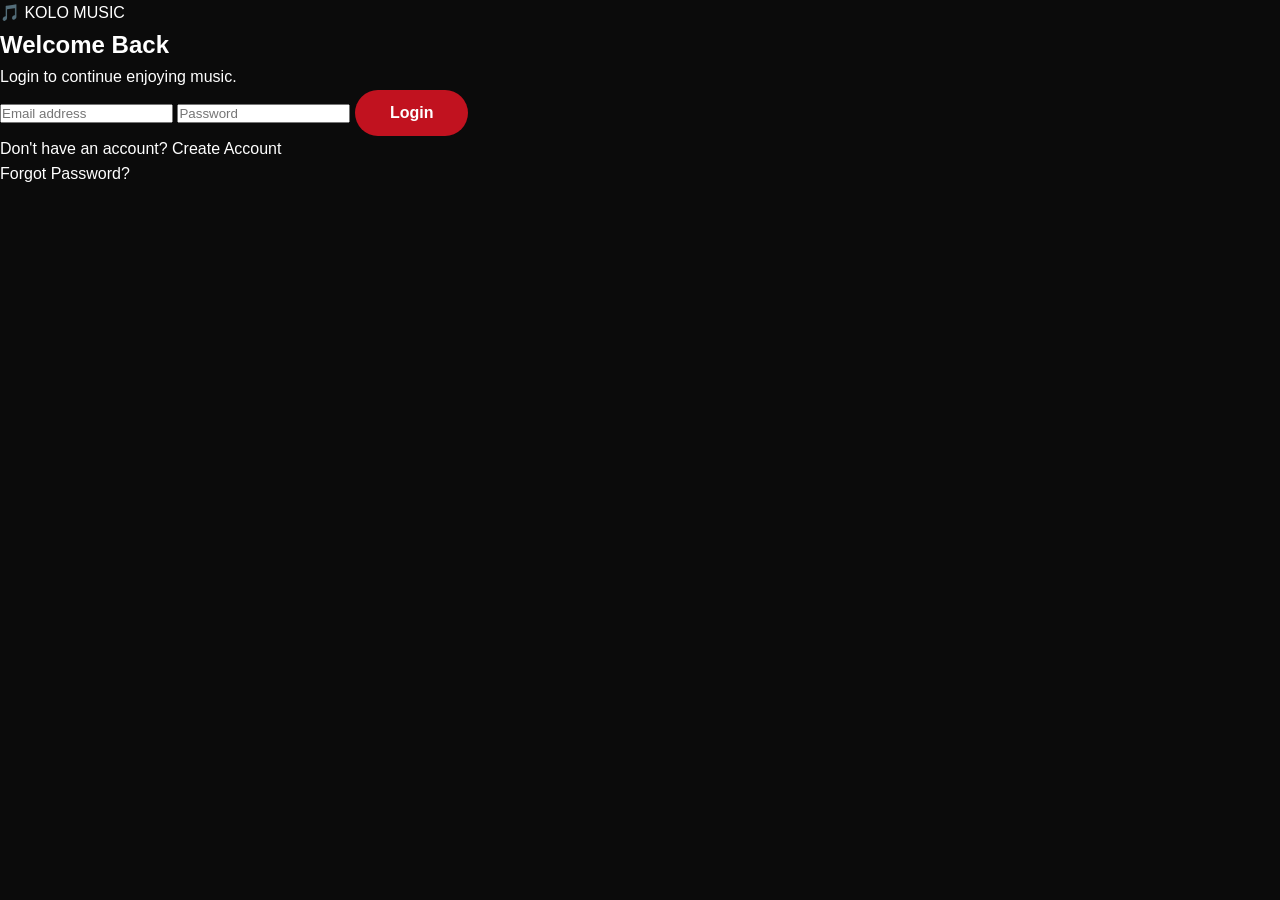
==== frontend/index.html @ 7f2039aa "Initial KOLO MUSIC project" ====
<!doctype html>

<html lang="en">
  <head>
    <meta charset="UTF-8" />

    <meta name="viewport" content="width=device-width, initial-scale=1.0" />

    <title>KOLO MUSIC — Artist Dashboard</title>

    <!-- Artist Dashboard CSS -->
    <link rel="stylesheet" href="css/artist.css" />
    ```
  </head>

  <body>
    ```
    <!-- =========================================
     ARTIST DASHBOARD
========================================== -->

    <div class="artist-dashboard">
      <!-- =====================================
         SIDEBAR
    ====================================== -->

      <aside class="artist-sidebar">
        <div class="artist-logo">
          <h1>KOLO</h1>
          <span>MUSIC</span>
        </div>

        <nav class="artist-navigation">
          <button type="button" class="nav-item active" data-section="overview">
            Dashboard
          </button>

          <button type="button" class="nav-item" data-section="songs">
            My Songs
          </button>

          <button type="button" class="nav-item" data-section="earnings">
            Earnings
          </button>

          <button type="button" class="nav-item" data-section="withdrawals">
            Withdrawals
          </button>

          <button type="button" class="nav-item" data-section="profile">
            Artist Profile
          </button>
        </nav>

        <div class="sidebar-bottom">
          <button type="button" id="logoutButton" class="logout-button">
            Logout
          </button>
        </div>
      </aside>

      <!-- =====================================
         MAIN CONTENT
    ====================================== -->

      <main class="artist-main">
        <!-- =================================
             HEADER
        ================================== -->

        <header class="artist-header">
          <div class="header-left">
            <button
              type="button"
              id="mobileMenuButton"
              class="mobile-menu-button"
              aria-label="Open menu"
            >
              ☰
            </button>

            <div>
              <p class="page-label">ARTIST DASHBOARD</p>

              <h2>
                Welcome,
                <span id="headerArtistName"> Artist </span>
              </h2>
            </div>
          </div>

          <div class="header-right">
            <div id="artistStatus" class="artist-status status-unknown">
              UNKNOWN
            </div>
          </div>
        </header>

        <!-- =================================
             LOADING MESSAGE
        ================================== -->

        <div id="loading" class="dashboard-loading">
          Loading artist dashboard...
        </div>

        <!-- =================================
             DASHBOARD CONTENT
        ================================== -->

        <section id="dashboardContent" class="dashboard-content">
          <!-- =================================
                 OVERVIEW
            ================================== -->

          <section
            id="overviewSection"
            class="dashboard-section active-section"
          >
            <div class="section-heading">
              <div>
                <p class="section-label">OVERVIEW</p>

                <h3>Your Music Dashboard</h3>
              </div>
            </div>

            <!-- =============================
                     STATISTICS
                ============================== -->

            <div class="stats-grid">
              <!-- SONGS -->

              <article class="stat-card">
                <span class="stat-title"> Songs Uploaded </span>

                <strong id="songsUploaded" class="stat-value"> 0 </strong>
              </article>

              <!-- SALES -->

              <article class="stat-card">
                <span class="stat-title"> Total Sales </span>

                <strong id="totalSales" class="stat-value"> 0 </strong>
              </article>

              <!-- REVENUE -->

              <article class="stat-card">
                <span class="stat-title"> Total Revenue </span>

                <strong id="totalRevenue" class="stat-value"> 0 LD </strong>
              </article>

              <!-- ARTIST EARNINGS -->

              <article class="stat-card">
                <span class="stat-title"> Artist Earnings </span>

                <strong id="artistRevenue" class="stat-value"> 0 LD </strong>
              </article>
            </div>

            <!-- =============================
                     WALLET
                ============================== -->

            <div class="wallet-card">
              <div class="wallet-header">
                <div>
                  <p class="section-label">WALLET</p>

                  <h3>Available Balance</h3>
                </div>
              </div>

              <div class="wallet-balance">
                <span id="walletBalanceLarge"> 0 LD </span>
              </div>

              <div class="wallet-details">
                <div class="wallet-detail">
                  <span> Available Balance </span>

                  <strong id="walletBalance"> 0 LD </strong>
                </div>

                <div class="wallet-detail">
                  <span> Total Earned </span>

                  <strong id="totalEarned"> 0 LD </strong>
                </div>
              </div>

              <button type="button" id="withdrawButton" class="primary-button">
                Request Withdrawal
              </button>
            </div>
          </section>

          <!-- =================================
                 SONGS
            ================================== -->

          <section id="songsSection" class="dashboard-section">
            <div class="section-heading">
              <div>
                <p class="section-label">MUSIC</p>

                <h3>My Songs</h3>
              </div>

              <button
                type="button"
                id="uploadSongButton"
                class="primary-button"
              >
                Upload Song
              </button>
            </div>

            <div id="songsContainer" class="songs-container">
              <div class="empty-state">
                <h4>No songs displayed yet</h4>

                <p>Your uploaded songs will appear here.</p>
              </div>
            </div>
          </section>

          <!-- =================================
                 EARNINGS
            ================================== -->

          <section id="earningsSection" class="dashboard-section">
            <div class="section-heading">
              <div>
                <p class="section-label">FINANCES</p>

                <h3>Earnings</h3>
              </div>
            </div>

            <div id="salesContainer" class="sales-container">
              <div class="empty-state">
                <h4>No sales displayed yet</h4>

                <p>Approved song payments will appear here.</p>
              </div>
            </div>
          </section>

          <!-- =================================
                 WITHDRAWALS
            ================================== -->

          <section id="withdrawalsSection" class="dashboard-section">
            <div class="section-heading">
              <div>
                <p class="section-label">PAYOUTS</p>

                <h3>Withdrawals</h3>
              </div>
            </div>

            <div id="withdrawalsContainer" class="withdrawals-container">
              <div class="empty-state">
                <h4>No withdrawals yet</h4>

                <p>Your withdrawal requests will appear here.</p>
              </div>
            </div>
          </section>

          <!-- =================================
                 ARTIST PROFILE
            ================================== -->

          <section id="profileSection" class="dashboard-section">
            <div class="section-heading">
              <div>
                <p class="section-label">PROFILE</p>

                <h3>Artist Profile</h3>
              </div>
            </div>

            <div class="profile-card">
              <div class="profile-row">
                <span> Artist Name </span>

                <strong id="profileArtistName"> Artist </strong>
              </div>

              <div class="profile-row">
                <span> Account Status </span>

                <strong id="profileArtistStatus"> Unknown </strong>
              </div>
            </div>
          </section>
        </section>
      </main>
    </div>

    <!-- =========================================
     WITHDRAWAL MODAL
========================================== -->

    <div id="withdrawModal" class="modal hidden">
      <div class="modal-content">
        <button
          type="button"
          id="closeWithdrawModal"
          class="modal-close"
          aria-label="Close"
        >
          ×
        </button>

        <h3>Request Withdrawal</h3>

        <p>Enter the amount you want to withdraw.</p>

        <form id="withdrawForm">
          <label for="withdrawAmount"> Amount (LD) </label>

          <input
            type="number"
            id="withdrawAmount"
            name="amount"
            min="1"
            step="1"
            placeholder="Enter amount"
            required
          />

          <p id="withdrawMessage" class="form-message"></p>

          <button type="submit" class="primary-button">
            Submit Withdrawal
          </button>
        </form>
      </div>
    </div>

    <!-- =========================================
     JAVASCRIPT
     
     These files will be created separately.
========================================== -->

    <script src="js/api.js"></script>
    <script src="js/artist.js"></script>
  </body>
</html>
---- frontend/css/artist.css ----
/* =========================================================
   KOLO MUSIC — ARTIST DASHBOARD
   artist.css
========================================================= */


/* =========================================================
   VARIABLES
========================================================= */

:root {
    --artist-primary: #c1121f;
    --artist-primary-dark: #700000;
    --artist-accent: #ffd166;

    --artist-bg: #0b0b0b;
    --artist-sidebar: #111111;
    --artist-card: #1b1b1b;
    --artist-card-light: #222222;

    --artist-text: #ffffff;
    --artist-muted: #aaaaaa;

    --artist-border: rgba(255, 255, 255, 0.08);

    --artist-danger: #dc2626;
    --artist-success: #16a34a;
    --artist-warning: #d97706;

    --artist-radius: 18px;

    --sidebar-width: 260px;
}


/* =========================================================
   RESET
========================================================= */

* {
    margin: 0;
    padding: 0;
    box-sizing: border-box;
}

html {
    scroll-behavior: smooth;
    background: var(--artist-bg);
}

body {
    margin: 0;
    min-height: 100vh;

    font-family:
        "Segoe UI",
        Arial,
        sans-serif;

    background: var(--artist-bg);
    color: var(--artist-text);

    line-height: 1.6;

    overflow-x: hidden;
}

button,
input,
textarea,
select {
    font-family: inherit;
}

button {
    cursor: pointer;
}

a {
    color: inherit;
    text-decoration: none;
}


/* =========================================================
   IMPORTANT UTILITY
========================================================= */

.hidden {
    display: none !important;
}


/* =========================================================
   MAIN DASHBOARD
========================================================= */

.artist-dashboard {
    position: relative;

    min-height: 100vh;

    display: flex;

    background:
        radial-gradient(
            circle at top right,
            rgba(193, 18, 31, 0.08),
            transparent 30%
        ),
        var(--artist-bg);
}


/* =========================================================
   SIDEBAR OVERLAY
========================================================= */

.sidebar-overlay {
    display: none;

    position: fixed;
    inset: 0;

    z-index: 1100;

    background: rgba(0, 0, 0, 0.65);

    backdrop-filter: blur(2px);
}

.sidebar-overlay.active {
    display: block;
}


/* =========================================================
   SIDEBAR
========================================================= */

.artist-sidebar {
    position: fixed;

    top: 0;
    left: 0;
    bottom: 0;

    width: var(--sidebar-width);

    min-height: 100vh;

    z-index: 1200;

    display: flex;
    flex-direction: column;

    padding: 28px 18px;

    background:
        linear-gradient(
            180deg,
            #111111 0%,
            #0d0d0d 100%
        );

    border-right: 1px solid var(--artist-border);

    overflow-y: auto;

    transition:
        transform 0.3s ease,
        box-shadow 0.3s ease;
}


/* =========================================================
   SIDEBAR TOP
========================================================= */

.artist-sidebar-top {
    display: flex;
    flex-direction: column;

    min-height: 0;
}


/* =========================================================
   LOGO
========================================================= */

.artist-logo {
    padding: 5px 12px 30px;

    font-size: 25px;
    font-weight: 900;

    line-height: 1;

    letter-spacing: 1px;

    color: var(--artist-accent);
}

.artist-logo h1 {
    margin: 0;

    font-size: 28px;
    font-weight: 900;

    line-height: 1;
}

.artist-logo span {
    display: block;

    margin-top: 4px;

    color: var(--artist-primary);

    font-size: 13px;
    font-weight: 800;

    letter-spacing: 4px;
}


/* =========================================================
   NAVIGATION
========================================================= */

.artist-navigation {
    display: flex;
    flex-direction: column;

    gap: 7px;
}

.nav-item {
    width: 100%;

    display: flex;
    align-items: center;

    gap: 12px;

    padding: 13px 15px;

    border: 1px solid transparent;
    border-radius: 12px;

    background: transparent;

    color: #cccccc;

    text-align: left;

    font-size: 14px;
    font-weight: 600;

    transition:
        background 0.25s ease,
        color 0.25s ease,
        border-color 0.25s ease,
        transform 0.25s ease;
}

.nav-item:hover {
    color: white;

    background: rgba(193, 18, 31, 0.1);

    border-color: rgba(193, 18, 31, 0.18);

    transform: translateX(3px);
}

.nav-item.active {
    color: white;

    background:
        linear-gradient(
            135deg,
            rgba(193, 18, 31, 0.28),
            rgba(193, 18, 31, 0.08)
        );

    border-color: rgba(193, 18, 31, 0.35);

    box-shadow:
        0 8px 25px rgba(0, 0, 0, 0.25);
}

.nav-icon {
    width: 24px;

    display: inline-flex;
    align-items: center;
    justify-content: center;

    color: var(--artist-accent);

    font-size: 17px;

    flex-shrink: 0;
}


/* =========================================================
   SIDEBAR BOTTOM
========================================================= */

.sidebar-bottom {
    margin-top: auto;

    padding-top: 20px;

    display: flex;
    flex-direction: column;

    gap: 10px;

    border-top: 1px solid var(--artist-border);
}


/* =========================================================
   LISTEN TO MUSIC
========================================================= */

.listen-button {
    width: 100%;

    display: flex;
    align-items: center;
    justify-content: center;

    gap: 9px;

    padding: 12px 15px;

    border: 1px solid rgba(193, 18, 31, 0.45);

    border-radius: 12px;

    background: rgba(193, 18, 31, 0.12);

    color: #ffffff;

    font-size: 14px;
    font-weight: 700;

    transition:
        background 0.25s ease,
        transform 0.25s ease,
        border-color 0.25s ease;
}

.listen-button:hover {
    background: var(--artist-primary);

    border-color: var(--artist-primary);

    transform: translateY(-2px);

    box-shadow:
        0 8px 20px rgba(193, 18, 31, 0.25);
}


/* =========================================================
   LOGOUT
========================================================= */

.logout-button {
    width: 100%;

    display: flex;
    align-items: center;
    justify-content: center;

    gap: 9px;

    padding: 12px 15px;

    border: 1px solid rgba(220, 38, 38, 0.25);

    border-radius: 12px;

    background: rgba(220, 38, 38, 0.08);

    color: #ff8a8a;

    font-size: 14px;
    font-weight: 700;

    transition:
        background 0.25s ease,
        color 0.25s ease,
        transform 0.25s ease;
}

.logout-button:hover {
    background: var(--artist-danger);

    color: white;

    transform: translateY(-2px);
}


/* =========================================================
   MAIN CONTENT
========================================================= */

.artist-main {
    width: calc(100% - var(--sidebar-width));

    min-height: 100vh;

    margin-left: var(--sidebar-width);

    padding: 35px 5% 100px;

    position: relative;
}


/* =========================================================
   HEADER
========================================================= */

.artist-header {
    width: 100%;

    display: flex;
    align-items: center;
    justify-content: space-between;

    gap: 25px;

    margin-bottom: 35px;

    padding: 30px 35px;

    border-radius: 24px;

    background:
        linear-gradient(
            135deg,
            rgba(193, 18, 31, 0.22),
            rgba(17, 17, 17, 0.96)
        );

    border: 1px solid var(--artist-border);

    box-shadow:
        0 20px 50px rgba(0, 0, 0, 0.25);
}

.header-left {
    min-width: 0;

    display: flex;
    align-items: center;

    gap: 15px;
}

.header-title {
    min-width: 0;
}

.page-label {
    margin-bottom: 6px;

    color: var(--artist-accent);

    font-size: 11px;
    font-weight: 900;

    letter-spacing: 2px;

    text-transform: uppercase;
}

.header-title h2 {
    margin: 0;

    font-size: clamp(25px, 4vw, 38px);

    line-height: 1.2;
}

#headerArtistName {
    color: var(--artist-accent);
}

.header-right {
    display: flex;
    align-items: center;

    gap: 12px;

    flex-shrink: 0;
}


/* =========================================================
   MOBILE MENU BUTTON
========================================================= */

.mobile-menu-button {
    display: none;

    width: 44px;
    height: 44px;

    align-items: center;
    justify-content: center;

    flex-shrink: 0;

    border: 1px solid var(--artist-border);

    border-radius: 12px;

    background: var(--artist-card);

    color: white;

    font-size: 20px;
}


/* =========================================================
   REFRESH BUTTON
========================================================= */

.refresh-button {
    width: 42px;
    height: 42px;

    display: flex;
    align-items: center;
    justify-content: center;

    border: 1px solid var(--artist-border);

    border-radius: 12px;

    background: rgba(255, 255, 255, 0.05);

    color: white;

    font-size: 21px;

    transition:
        background 0.25s ease,
        transform 0.25s ease;
}

.refresh-button:hover {
    background: rgba(193, 18, 31, 0.2);

    transform: rotate(20deg);
}


/* =========================================================
   ARTIST STATUS
========================================================= */

.artist-status {
    display: inline-flex;
    align-items: center;
    justify-content: center;

    min-width: 85px;

    padding: 7px 13px;

    border-radius: 30px;

    font-size: 11px;
    font-weight: 900;

    letter-spacing: 0.8px;
}

.status-approved {
    background: rgba(22, 163, 74, 0.15);

    border: 1px solid rgba(22, 163, 74, 0.35);

    color: #5ee58a;
}

.status-pending {
    background: rgba(217, 119, 6, 0.15);

    border: 1px solid rgba(217, 119, 6, 0.35);

    color: #ffc46b;
}

.status-rejected {
    background: rgba(220, 38, 38, 0.15);

    border: 1px solid rgba(220, 38, 38, 0.35);

    color: #ff8585;
}

.status-unknown {
    background: rgba(255, 255, 255, 0.08);

    color: #aaa;
}


/* =========================================================
   DASHBOARD MESSAGE
========================================================= */

.dashboard-message {
    margin-bottom: 25px;

    padding: 14px 17px;

    border: 1px solid var(--artist-border);

    border-radius: 12px;

    background: var(--artist-card);

    color: white;

    font-size: 14px;
}


/* =========================================================
   LOADING
========================================================= */

.dashboard-loading {
    min-height: 220px;

    display: flex;
    flex-direction: column;

    align-items: center;
    justify-content: center;

    gap: 15px;

    color: var(--artist-muted);

    text-align: center;
}

.dashboard-loading.hidden {
    display: none !important;
}

.loading-spinner {
    width: 42px;
    height: 42px;

    border: 4px solid rgba(255, 255, 255, 0.08);

    border-top-color: var(--artist-primary);

    border-radius: 50%;

    animation: artistSpin 0.8s linear infinite;
}

@keyframes artistSpin {
    to {
        transform: rotate(360deg);
    }
}


/* =========================================================
   DASHBOARD CONTENT
========================================================= */

.dashboard-content {
    width: 100%;
}

.dashboard-content.hidden {
    display: none !important;
}


/* =========================================================
   DASHBOARD SECTIONS
========================================================= */

.dashboard-section {
    display: none;

    width: 100%;

    margin-bottom: 35px;
}

.dashboard-section.active-section {
    display: block;
}


/* =========================================================
   SECTION HEADING
========================================================= */

.section-heading {
    display: flex;

    align-items: flex-end;
    justify-content: space-between;

    gap: 20px;

    margin-bottom: 25px;
}

.section-heading-with-action {
    align-items: center;
}

.section-label {
    margin-bottom: 5px;

    color: var(--artist-accent);

    font-size: 11px;
    font-weight: 900;

    letter-spacing: 2px;

    text-transform: uppercase;
}

.section-heading h3 {
    margin: 0 0 5px;

    font-size: 28px;

    line-height: 1.25;
}

.section-description {
    color: var(--artist-muted);

    font-size: 13px;
}


/* =========================================================
   STATISTICS GRID
========================================================= */

.stats-grid {
    display: grid;

    grid-template-columns:
        repeat(4, minmax(0, 1fr));

    gap: 18px;

    margin-bottom: 25px;
}


/* =========================================================
   STAT CARD
========================================================= */

.stat-card {
    min-width: 0;

    padding: 23px;

    background: var(--artist-card);

    border: 1px solid var(--artist-border);

    border-radius: var(--artist-radius);

    transition:
        transform 0.25s ease,
        border-color 0.25s ease,
        box-shadow 0.25s ease;
}

.stat-card:hover {
    transform: translateY(-4px);

    border-color:
        rgba(193, 18, 31, 0.35);

    box-shadow:
        0 15px 35px rgba(0, 0, 0, 0.35);
}

.stat-card-top {
    display: flex;

    align-items: center;
    justify-content: space-between;

    gap: 10px;

    margin-bottom: 18px;
}

.stat-title {
    color: var(--artist-muted);

    font-size: 12px;
    font-weight: 600;
}

.stat-icon {
    width: 40px;
    height: 40px;

    display: flex;
    align-items: center;
    justify-content: center;

    flex-shrink: 0;

    border-radius: 11px;

    background: rgba(193, 18, 31, 0.14);

    color: var(--artist-accent);

    font-size: 14px;
    font-weight: 800;
}

.stat-value {
    display: block;

    font-size: clamp(20px, 3vw, 27px);

    line-height: 1.2;

    word-break: break-word;
}


/* =========================================================
   WALLET
========================================================= */

.wallet-card {
    padding: 28px;

    margin-bottom: 25px;

    background:
        linear-gradient(
            135deg,
            rgba(193, 18, 31, 0.22),
            rgba(27, 27, 27, 0.98)
        );

    border: 1px solid var(--artist-border);

    border-radius: var(--artist-radius);

    box-shadow:
        0 15px 40px rgba(0, 0, 0, 0.22);
}

.wallet-header {
    display: flex;
    align-items: flex-start;
    justify-content: space-between;

    gap: 20px;
}

.wallet-header h3 {
    margin: 0;

    font-size: 22px;
}

.wallet-icon {
    width: 48px;
    height: 48px;

    display: flex;
    align-items: center;
    justify-content: center;

    border-radius: 13px;

    background: rgba(255, 209, 102, 0.1);

    color: var(--artist-accent);

    font-size: 13px;
    font-weight: 900;
}

.wallet-balance {
    margin: 25px 0;

    font-size: clamp(30px, 5vw, 48px);

    font-weight: 900;

    line-height: 1.1;
}

.wallet-details {
    display: grid;

    grid-template-columns:
        repeat(2, minmax(0, 1fr));

    gap: 15px;

    margin-bottom: 22px;
}

.wallet-detail {
    padding: 15px;

    border: 1px solid var(--artist-border);

    border-radius: 12px;

    background: rgba(0, 0, 0, 0.18);
}

.wallet-detail span {
    display: block;

    margin-bottom: 4px;

    color: var(--artist-muted);

    font-size: 12px;
}

.wallet-detail strong {
    font-size: 16px;
}


/* =========================================================
   BUTTONS
========================================================= */

.primary-button {
    display: inline-flex;

    align-items: center;
    justify-content: center;

    gap: 8px;

    min-height: 44px;

    padding: 11px 21px;

    border: 1px solid var(--artist-primary);

    border-radius: 30px;

    background: var(--artist-primary);

    color: white;

    font-size: 14px;
    font-weight: 700;

    transition:
        background 0.25s ease,
        transform 0.25s ease,
        box-shadow 0.25s ease;
}

.primary-button:hover {
    background: var(--artist-primary-dark);

    transform: translateY(-2px);

    box-shadow:
        0 8px 25px rgba(193, 18, 31, 0.3);
}

.full-width {
    width: 100%;
}


/* =========================================================
   SONGS / SALES / WITHDRAWALS CONTAINERS
========================================================= */

.songs-container,
.sales-container,
.withdrawals-container {
    width: 100%;

    padding: 22px;

    background: var(--artist-card);

    border: 1px solid var(--artist-border);

    border-radius: var(--artist-radius);
}


/* =========================================================
   EMPTY STATE
========================================================= */

.empty-state {
    padding: 45px 20px;

    text-align: center;

    border: 1px dashed rgba(255, 255, 255, 0.12);

    border-radius: 15px;
}

.empty-icon {
    width: 50px;
    height: 50px;

    display: flex;
    align-items: center;
    justify-content: center;

    margin: 0 auto 15px;

    border-radius: 14px;

    background: rgba(193, 18, 31, 0.12);

    color: var(--artist-accent);

    font-weight: 800;
}

.empty-state h4 {
    margin-bottom: 6px;

    font-size: 17px;
}

.empty-state p {
    color: var(--artist-muted);

    font-size: 13px;
}


/* =========================================================
   PROFILE
========================================================= */

.profile-card {
    display: flex;
    align-items: center;

    gap: 22px;

    padding: 25px;

    background: var(--artist-card);

    border: 1px solid var(--artist-border);

    border-radius: var(--artist-radius);
}

.profile-avatar {
    width: 75px;
    height: 75px;

    display: flex;
    align-items: center;
    justify-content: center;

    flex-shrink: 0;

    border-radius: 50%;

    background:
        linear-gradient(
            135deg,
            var(--artist-primary),
            var(--artist-primary-dark)
        );

    color: white;

    font-size: 30px;
    font-weight: 900;
}

.profile-information {
    flex: 1;

    min-width: 0;
}

.profile-row {
    display: flex;
    align-items: center;
    justify-content: space-between;

    gap: 20px;

    padding: 12px 0;

    border-bottom: 1px solid var(--artist-border);
}

.profile-row:last-child {
    border-bottom: none;
}

.profile-row span {
    color: var(--artist-muted);

    font-size: 13px;
}

.profile-row strong {
    text-align: right;

    word-break: break-word;
}


/* =========================================================
   MODAL BASE
========================================================= */

.modal {
    position: fixed;

    inset: 0;

    z-index: 3000;

    display: flex;

    align-items: center;
    justify-content: center;

    padding: 20px;

    background: rgba(0, 0, 0, 0.82);

    backdrop-filter: blur(8px);
}

.modal.hidden {
    display: none !important;
}

.modal-backdrop {
    position: absolute;

    inset: 0;
}

.modal-content {
    position: relative;

    z-index: 1;

    width: 100%;

    max-width: 480px;

    max-height: calc(100vh - 40px);

    overflow-y: auto;

    padding: 32px;

    background: var(--artist-card);

    border: 1px solid var(--artist-border);

    border-radius: 22px;

    box-shadow:
        0 25px 80px rgba(0, 0, 0, 0.6);
}

.upload-modal-content {
    max-width: 600px;
}

.modal-close {
    position: absolute;

    top: 15px;
    right: 15px;

    width: 38px;
    height: 38px;

    display: flex;
    align-items: center;
    justify-content: center;

    border: 1px solid var(--artist-border);

    border-radius: 50%;

    background: rgba(255, 255, 255, 0.05);

    color: white;

    font-size: 24px;

    line-height: 1;

    transition: background 0.2s ease;
}

.modal-close:hover {
    background: var(--artist-primary);
}

.modal-header {
    margin-bottom: 22px;

    padding-right: 40px;
}

.modal-header h3 {
    margin-bottom: 6px;

    font-size: 27px;
}

.modal-header p {
    color: var(--artist-muted);

    font-size: 13px;
}


/* =========================================================
   FORM
========================================================= */

.form-group {
    margin-bottom: 19px;
}

.form-group label {
    display: block;

    margin-bottom: 8px;

    color: #eeeeee;

    font-size: 13px;
    font-weight: 700;
}

.form-group input,
.form-group textarea {
    width: 100%;

    padding: 13px 14px;

    border: 1px solid rgba(255, 255, 255, 0.1);

    border-radius: 11px;

    outline: none;

    background: #111111;

    color: white;

    font-size: 14px;

    transition:
        border-color 0.2s ease,
        box-shadow 0.2s ease;
}

.form-group input:focus,
.form-group textarea:focus {
    border-color: var(--artist-primary);

    box-shadow:
        0 0 0 3px rgba(193, 18, 31, 0.12);
}

.form-group textarea {
    resize: vertical;

    min-height: 100px;
}

.form-group small {
    display: block;

    margin-top: 6px;

    color: var(--artist-muted);

    font-size: 11px;
}

.form-message {
    min-height: 20px;

    margin: 10px 0;

    color: var(--artist-muted);

    font-size: 13px;
}

.withdraw-balance-info {
    margin-bottom: 15px;

    color: var(--artist-muted);

    font-size: 13px;
}

.withdraw-balance-info strong {
    color: var(--artist-accent);
}


/* =========================================================
   MOBILE
========================================================= */

@media (max-width: 1100px) {

    .stats-grid {
        grid-template-columns:
            repeat(2, minmax(0, 1fr));
    }

}


/* =========================================================
   TABLET / MOBILE SIDEBAR
========================================================= */

@media (max-width: 900px) {

    .artist-sidebar {
        transform: translateX(-100%);

        box-shadow: none;
    }

    .artist-sidebar.sidebar-open {
        transform: translateX(0);

        box-shadow:
            20px 0 50px rgba(0, 0, 0, 0.5);
    }

    .artist-main {
        width: 100%;

        margin-left: 0;

        padding:
            20px
            5%
            90px;
    }

    .mobile-menu-button {
        display: flex;
    }

    .artist-header {
        padding: 28px;

        align-items: flex-start;
    }

}


/* =========================================================
   SMALL MOBILE
========================================================= */

@media (max-width: 600px) {

    .artist-main {
        padding:
            15px
            4%
            70px;
    }

    .artist-header {
        padding: 20px;

        margin-bottom: 25px;

        border-radius: 19px;
    }

    .header-left {
        width: 100%;
    }

    .header-title h2 {
        font-size: 25px;
    }

    .header-right {
        width: 100%;

        justify-content: flex-end;
    }

    .stats-grid {
        grid-template-columns: 1fr;

        gap: 12px;
    }

    .stat-card {
        padding: 19px;
    }

    .section-heading,
    .section-heading-with-action {
        align-items: flex-start;

        flex-direction: column;
    }

    .section-heading h3 {
        font-size: 24px;
    }

    .section-heading .primary-button {
        width: 100%;
    }

    .wallet-card {
        padding: 20px;
    }

    .wallet-details {
        grid-template-columns: 1fr;
    }

    .wallet-balance {
        font-size: 34px;
    }

    .songs-container,
    .sales-container,
    .withdrawals-container {
        padding: 15px;
    }

    .profile-card {
        align-items: flex-start;

        flex-direction: column;
    }

    .profile-row {
        align-items: flex-start;

        flex-direction: column;

        gap: 4px;
    }

    .profile-row strong {
        text-align: left;
    }

    .modal {
        padding: 12px;
    }

    .modal-content {
        max-height: calc(100vh - 24px);

        padding: 25px 20px;

        border-radius: 18px;
    }

}
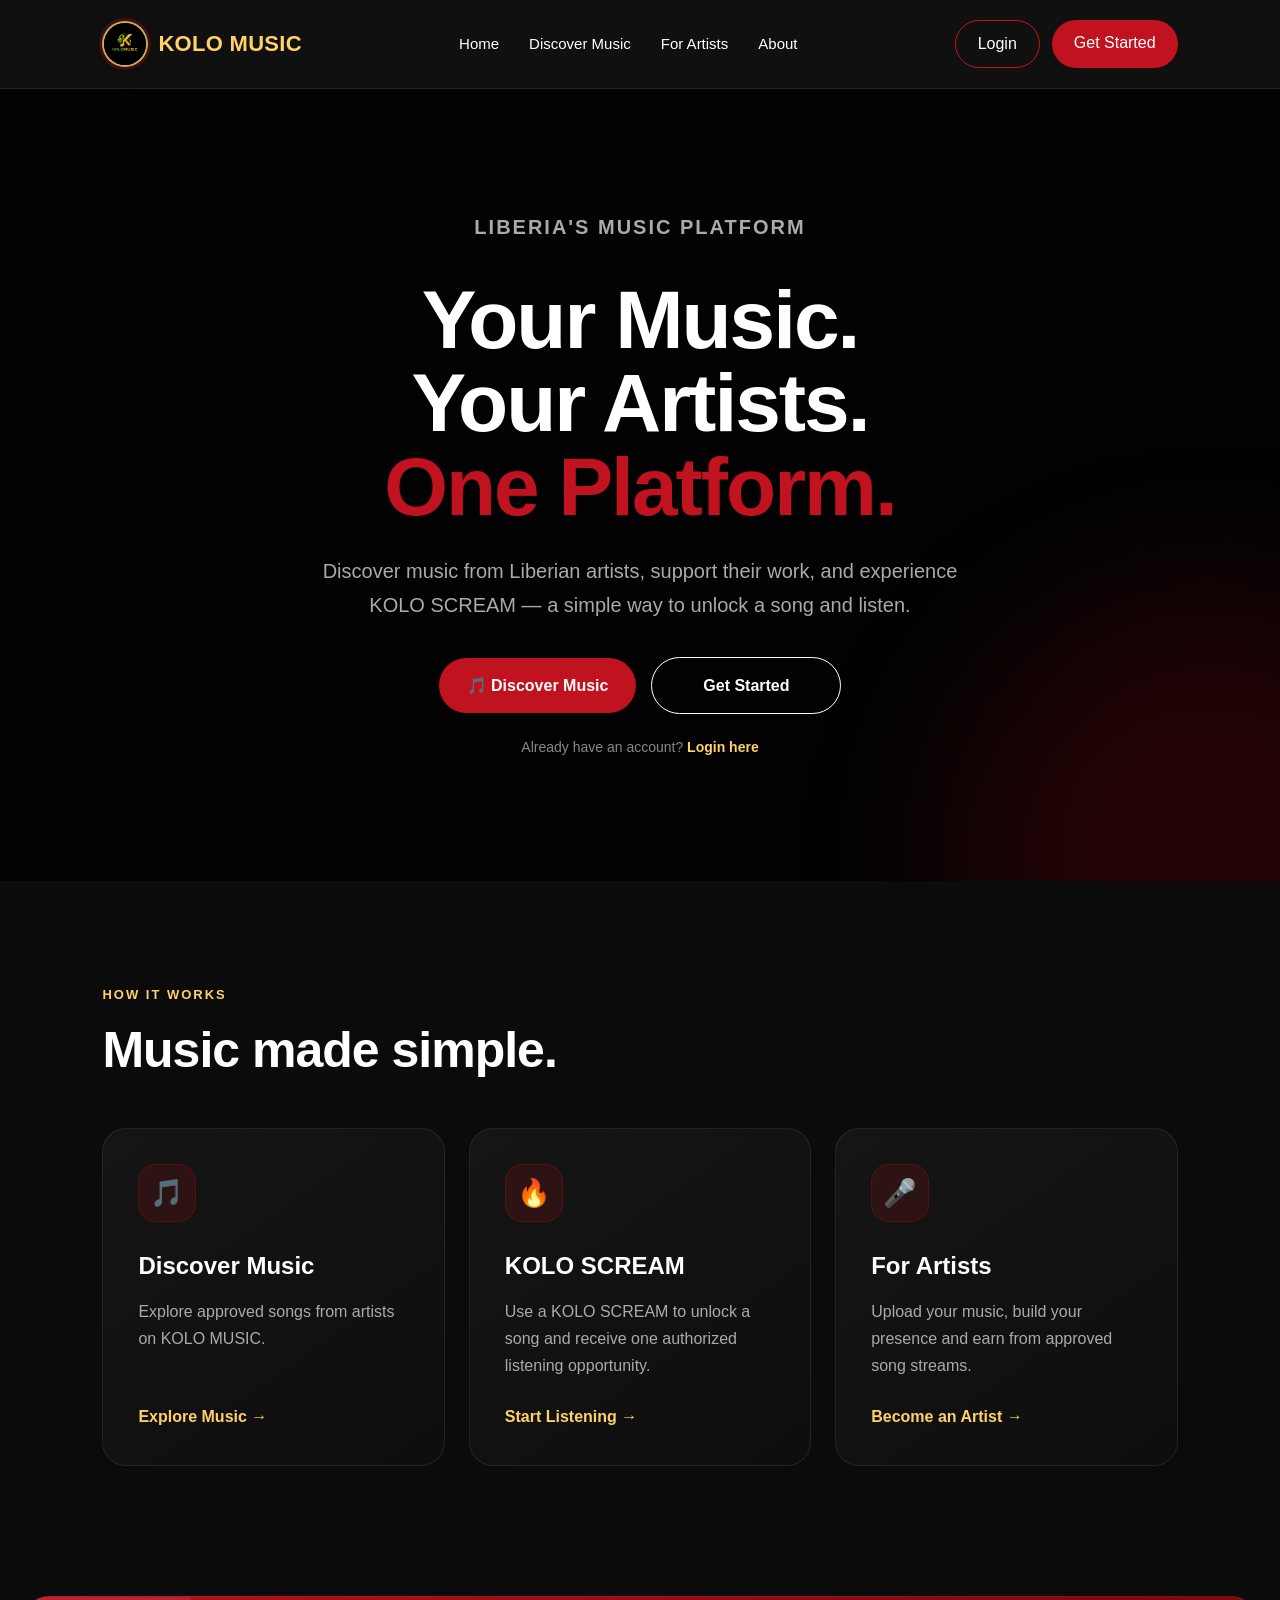
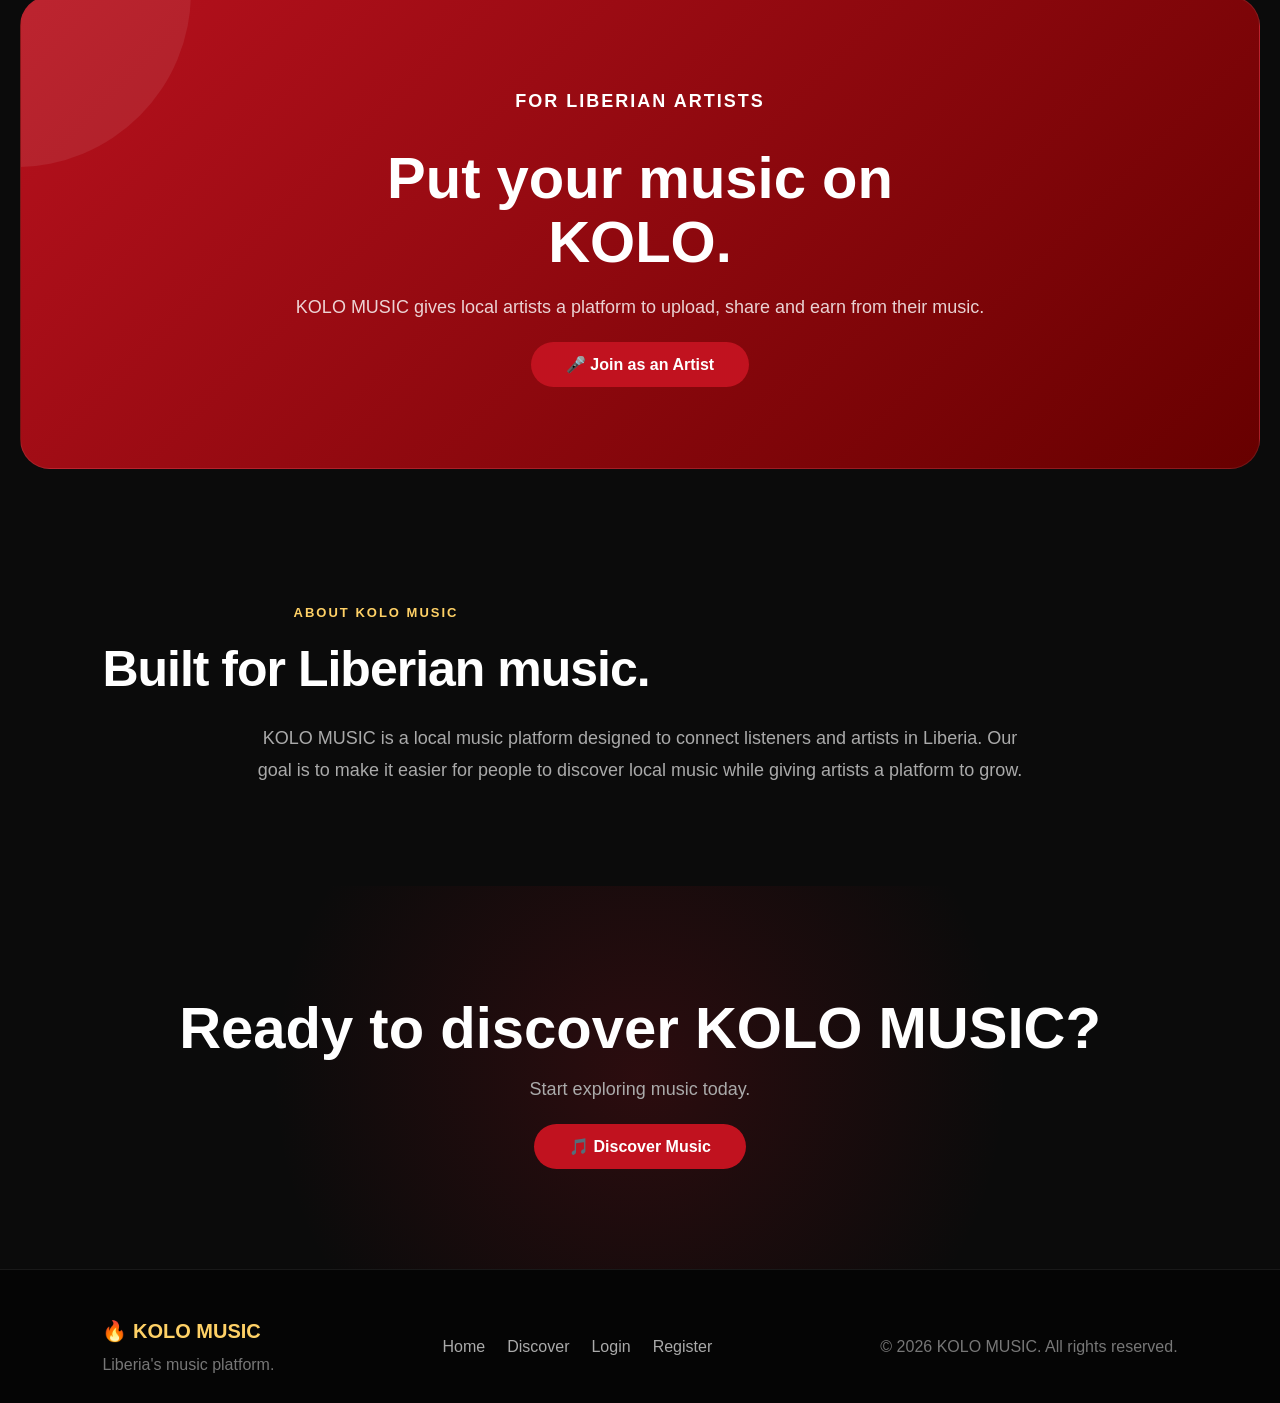
==== commit 8c0762d7: "feat: improve homepage and listener music discovery" ====
--- a/frontend/index.html
+++ b/frontend/index.html
@@ -1,358 +1,210 @@
-<!doctype html>
-
+﻿<!doctype html>
 <html lang="en">
   <head>
     <meta charset="UTF-8" />
-
     <meta name="viewport" content="width=device-width, initial-scale=1.0" />
 
-    <title>KOLO MUSIC — Artist Dashboard</title>
-
-    <!-- Artist Dashboard CSS -->
-    <link rel="stylesheet" href="css/artist.css" />
-    ```
+    <title>KOLO MUSIC — Liberia's Music Platform</title>
+
+    <meta
+      name="description"
+      content="KOLO MUSIC — Discover, support and listen to music from Liberian artists."
+    />
+
+    <link rel="stylesheet" href="css/style.css" />
   </head>
 
   <body>
-    ```
-    <!-- =========================================
-     ARTIST DASHBOARD
-========================================== -->
-
-    <div class="artist-dashboard">
-      <!-- =====================================
-         SIDEBAR
-    ====================================== -->
-
-      <aside class="artist-sidebar">
-        <div class="artist-logo">
-          <h1>KOLO</h1>
-          <span>MUSIC</span>
-        </div>
-
-        <nav class="artist-navigation">
-          <button type="button" class="nav-item active" data-section="overview">
-            Dashboard
-          </button>
-
-          <button type="button" class="nav-item" data-section="songs">
-            My Songs
-          </button>
-
-          <button type="button" class="nav-item" data-section="earnings">
-            Earnings
-          </button>
-
-          <button type="button" class="nav-item" data-section="withdrawals">
-            Withdrawals
-          </button>
-
-          <button type="button" class="nav-item" data-section="profile">
-            Artist Profile
-          </button>
-        </nav>
-
-        <div class="sidebar-bottom">
-          <button type="button" id="logoutButton" class="logout-button">
-            Logout
-          </button>
-        </div>
-      </aside>
-
-      <!-- =====================================
-         MAIN CONTENT
-    ====================================== -->
-
-      <main class="artist-main">
-        <!-- =================================
-             HEADER
-        ================================== -->
-
-        <header class="artist-header">
-          <div class="header-left">
-            <button
-              type="button"
-              id="mobileMenuButton"
-              class="mobile-menu-button"
-              aria-label="Open menu"
-            >
-              ☰
-            </button>
-
-            <div>
-              <p class="page-label">ARTIST DASHBOARD</p>
-
-              <h2>
-                Welcome,
-                <span id="headerArtistName"> Artist </span>
-              </h2>
-            </div>
+    <!-- ==========================================
+       PUBLIC NAVIGATION
+  =========================================== -->
+
+    <header class="navbar">
+      <a href="index.html" class="logo">
+      <img
+        src="asserts/images/kolo-logo.png"
+        alt="KOLO MUSIC"
+        class="logo-image"
+      >
+      <span>KOLO MUSIC</span>
+    </a>
+
+      <nav class="nav-links">
+        <a href="index.html">Home</a>
+        <a href="listener.html">Discover Music</a>
+        <a href="#artists">For Artists</a>
+        <a href="#about">About</a>
+      </nav>
+
+      <div class="nav-buttons">
+        <a href="login.html" class="login-btn"> Login </a>
+
+        <a href="register.html" class="register-btn"> Get Started </a>
+      </div>
+    </header>
+
+    <!-- ==========================================
+       HERO
+  =========================================== -->
+
+    <main>
+      <section class="hero">
+        <div class="hero-content">
+          <p class="dashboard-label">LIBERIA'S MUSIC PLATFORM</p>
+
+          <h1>
+            Your Music.
+            <br />
+            Your Artists.
+            <br />
+            <span>One Platform.</span>
+          </h1>
+
+          <p class="hero-description">
+            Discover music from Liberian artists, support their work, and
+            experience KOLO SCREAM — a simple way to unlock a song and listen.
+          </p>
+
+          <div class="hero-actions">
+            <a href="listener.html" class="primary-btn"> 🎵 Discover Music </a>
+
+            <a href="register.html" class="secondary-btn"> Get Started </a>
           </div>
 
-          <div class="header-right">
-            <div id="artistStatus" class="artist-status status-unknown">
-              UNKNOWN
-            </div>
+          <p class="hero-login">
+            Already have an account?
+            <a href="login.html">Login here</a>
+          </p>
+        </div>
+      </section>
+
+      <!-- ==========================================
+         HOW KOLO MUSIC WORKS
+    =========================================== -->
+
+      <section class="features-section">
+        <div class="section-heading">
+          <div>
+            <p class="dashboard-label">HOW IT WORKS</p>
+
+            <h2>Music made simple.</h2>
           </div>
-        </header>
-
-        <!-- =================================
-             LOADING MESSAGE
-        ================================== -->
-
-        <div id="loading" class="dashboard-loading">
-          Loading artist dashboard...
-        </div>
-
-        <!-- =================================
-             DASHBOARD CONTENT
-        ================================== -->
-
-        <section id="dashboardContent" class="dashboard-content">
-          <!-- =================================
-                 OVERVIEW
-            ================================== -->
-
-          <section
-            id="overviewSection"
-            class="dashboard-section active-section"
-          >
-            <div class="section-heading">
-              <div>
-                <p class="section-label">OVERVIEW</p>
-
-                <h3>Your Music Dashboard</h3>
-              </div>
-            </div>
-
-            <!-- =============================
-                     STATISTICS
-                ============================== -->
-
-            <div class="stats-grid">
-              <!-- SONGS -->
-
-              <article class="stat-card">
-                <span class="stat-title"> Songs Uploaded </span>
-
-                <strong id="songsUploaded" class="stat-value"> 0 </strong>
-              </article>
-
-              <!-- SALES -->
-
-              <article class="stat-card">
-                <span class="stat-title"> Total Sales </span>
-
-                <strong id="totalSales" class="stat-value"> 0 </strong>
-              </article>
-
-              <!-- REVENUE -->
-
-              <article class="stat-card">
-                <span class="stat-title"> Total Revenue </span>
-
-                <strong id="totalRevenue" class="stat-value"> 0 LD </strong>
-              </article>
-
-              <!-- ARTIST EARNINGS -->
-
-              <article class="stat-card">
-                <span class="stat-title"> Artist Earnings </span>
-
-                <strong id="artistRevenue" class="stat-value"> 0 LD </strong>
-              </article>
-            </div>
-
-            <!-- =============================
-                     WALLET
-                ============================== -->
-
-            <div class="wallet-card">
-              <div class="wallet-header">
-                <div>
-                  <p class="section-label">WALLET</p>
-
-                  <h3>Available Balance</h3>
-                </div>
-              </div>
-
-              <div class="wallet-balance">
-                <span id="walletBalanceLarge"> 0 LD </span>
-              </div>
-
-              <div class="wallet-details">
-                <div class="wallet-detail">
-                  <span> Available Balance </span>
-
-                  <strong id="walletBalance"> 0 LD </strong>
-                </div>
-
-                <div class="wallet-detail">
-                  <span> Total Earned </span>
-
-                  <strong id="totalEarned"> 0 LD </strong>
-                </div>
-              </div>
-
-              <button type="button" id="withdrawButton" class="primary-button">
-                Request Withdrawal
-              </button>
-            </div>
-          </section>
-
-          <!-- =================================
-                 SONGS
-            ================================== -->
-
-          <section id="songsSection" class="dashboard-section">
-            <div class="section-heading">
-              <div>
-                <p class="section-label">MUSIC</p>
-
-                <h3>My Songs</h3>
-              </div>
-
-              <button
-                type="button"
-                id="uploadSongButton"
-                class="primary-button"
-              >
-                Upload Song
-              </button>
-            </div>
-
-            <div id="songsContainer" class="songs-container">
-              <div class="empty-state">
-                <h4>No songs displayed yet</h4>
-
-                <p>Your uploaded songs will appear here.</p>
-              </div>
-            </div>
-          </section>
-
-          <!-- =================================
-                 EARNINGS
-            ================================== -->
-
-          <section id="earningsSection" class="dashboard-section">
-            <div class="section-heading">
-              <div>
-                <p class="section-label">FINANCES</p>
-
-                <h3>Earnings</h3>
-              </div>
-            </div>
-
-            <div id="salesContainer" class="sales-container">
-              <div class="empty-state">
-                <h4>No sales displayed yet</h4>
-
-                <p>Approved song payments will appear here.</p>
-              </div>
-            </div>
-          </section>
-
-          <!-- =================================
-                 WITHDRAWALS
-            ================================== -->
-
-          <section id="withdrawalsSection" class="dashboard-section">
-            <div class="section-heading">
-              <div>
-                <p class="section-label">PAYOUTS</p>
-
-                <h3>Withdrawals</h3>
-              </div>
-            </div>
-
-            <div id="withdrawalsContainer" class="withdrawals-container">
-              <div class="empty-state">
-                <h4>No withdrawals yet</h4>
-
-                <p>Your withdrawal requests will appear here.</p>
-              </div>
-            </div>
-          </section>
-
-          <!-- =================================
-                 ARTIST PROFILE
-            ================================== -->
-
-          <section id="profileSection" class="dashboard-section">
-            <div class="section-heading">
-              <div>
-                <p class="section-label">PROFILE</p>
-
-                <h3>Artist Profile</h3>
-              </div>
-            </div>
-
-            <div class="profile-card">
-              <div class="profile-row">
-                <span> Artist Name </span>
-
-                <strong id="profileArtistName"> Artist </strong>
-              </div>
-
-              <div class="profile-row">
-                <span> Account Status </span>
-
-                <strong id="profileArtistStatus"> Unknown </strong>
-              </div>
-            </div>
-          </section>
-        </section>
-      </main>
-    </div>
-
-    <!-- =========================================
-     WITHDRAWAL MODAL
-========================================== -->
-
-    <div id="withdrawModal" class="modal hidden">
-      <div class="modal-content">
-        <button
-          type="button"
-          id="closeWithdrawModal"
-          class="modal-close"
-          aria-label="Close"
-        >
-          ×
-        </button>
-
-        <h3>Request Withdrawal</h3>
-
-        <p>Enter the amount you want to withdraw.</p>
-
-        <form id="withdrawForm">
-          <label for="withdrawAmount"> Amount (LD) </label>
-
-          <input
-            type="number"
-            id="withdrawAmount"
-            name="amount"
-            min="1"
-            step="1"
-            placeholder="Enter amount"
-            required
-          />
-
-          <p id="withdrawMessage" class="form-message"></p>
-
-          <button type="submit" class="primary-button">
-            Submit Withdrawal
-          </button>
-        </form>
+        </div>
+
+        <div class="feature-grid">
+          <article class="feature-card">
+            <div class="feature-icon">🎵</div>
+
+            <h3>Discover Music</h3>
+
+            <p>Explore approved songs from artists on KOLO MUSIC.</p>
+
+            <a href="listener.html"> Explore Music → </a>
+          </article>
+
+          <article class="feature-card">
+            <div class="feature-icon">🔥</div>
+
+            <h3>KOLO SCREAM</h3>
+
+            <p>
+              Use a KOLO SCREAM to unlock a song and receive one authorized
+              listening opportunity.
+            </p>
+
+            <a href="listener.html"> Start Listening → </a>
+          </article>
+
+          <article class="feature-card">
+            <div class="feature-icon">🎤</div>
+
+            <h3>For Artists</h3>
+
+            <p>
+              Upload your music, build your presence and earn from approved song
+              streams.
+            </p>
+
+            <a href="register.html"> Become an Artist → </a>
+          </article>
+        </div>
+      </section>
+
+      <!-- ==========================================
+         ARTISTS
+    =========================================== -->
+
+      <section id="artists" class="cta-section">
+        <div class="cta-content">
+          <p class="dashboard-label">FOR LIBERIAN ARTISTS</p>
+
+          <h2>Put your music on KOLO.</h2>
+
+          <p>
+            KOLO MUSIC gives local artists a platform to upload, share and earn
+            from their music.
+          </p>
+
+          <a href="register.html" class="primary-btn"> 🎤 Join as an Artist </a>
+        </div>
+      </section>
+
+      <!-- ==========================================
+         ABOUT
+    =========================================== -->
+
+      <section id="about" class="about-section">
+        <div class="section-heading">
+          <div>
+            <p class="dashboard-label">ABOUT KOLO MUSIC</p>
+
+            <h2>Built for Liberian music.</h2>
+          </div>
+        </div>
+
+        <p>
+          KOLO MUSIC is a local music platform designed to connect listeners and
+          artists in Liberia. Our goal is to make it easier for people to
+          discover local music while giving artists a platform to grow.
+        </p>
+      </section>
+
+      <!-- ==========================================
+         FINAL CALL TO ACTION
+    =========================================== -->
+
+      <section class="final-cta">
+        <h2>Ready to discover KOLO MUSIC?</h2>
+
+        <p>Start exploring music today.</p>
+
+        <a href="listener.html" class="primary-btn"> 🎵 Discover Music </a>
+      </section>
+    </main>
+
+    <!-- ==========================================
+       FOOTER
+  =========================================== -->
+
+    <footer class="site-footer">
+      <div class="footer-brand">
+        <strong>🔥 KOLO MUSIC</strong>
+
+        <p>Liberia's music platform.</p>
       </div>
-    </div>
-
-    <!-- =========================================
-     JAVASCRIPT
-     
-     These files will be created separately.
-========================================== -->
-
-    <script src="js/api.js"></script>
-    <script src="js/artist.js"></script>
+
+      <div class="footer-links">
+        <a href="index.html">Home</a>
+
+        <a href="listener.html">Discover</a>
+
+        <a href="login.html">Login</a>
+
+        <a href="register.html">Register</a>
+      </div>
+
+      <p class="footer-copyright">© 2026 KOLO MUSIC. All rights reserved.</p>
+    </footer>
   </body>
 </html>
+
--- a/frontend/css/style.css
+++ b/frontend/css/style.css
@@ -0,0 +1,2446 @@
+﻿/* ==========================================
+   KOLO MUSIC GLOBAL STYLE SYSTEM
+========================================== */
+
+/* RESET */
+
+* {
+  margin: 0;
+
+  padding: 0;
+
+  box-sizing: border-box;
+}
+
+html {
+  scroll-behavior: smooth;
+}
+
+body {
+  font-family: "Segoe UI", Arial, sans-serif;
+
+  background: #0b0b0b;
+
+  color: #ffffff;
+
+  line-height: 1.6;
+}
+
+a {
+  text-decoration: none;
+
+  color: inherit;
+}
+
+button {
+  border: none;
+
+  cursor: pointer;
+
+  font-family: inherit;
+}
+
+/* ==========================================
+   COLOR VARIABLES
+========================================== */
+
+:root {
+  --primary: #c1121f;
+
+  --secondary: #111111;
+
+  --accent: #ffd166;
+
+  --background: #0b0b0b;
+
+  --card: #1b1b1b;
+
+  --text: #ffffff;
+
+  --muted: #aaaaaa;
+}
+
+/* ==========================================
+   NAVIGATION BAR
+========================================== */
+
+.navbar {
+  width: 100%;
+
+  display: flex;
+
+  justify-content: space-between;
+
+  align-items: center;
+
+  padding: 20px 8%;
+
+  background: rgba(17, 17, 17, 0.95);
+
+  position: sticky;
+
+  top: 0;
+
+  z-index: 1000;
+
+  border-bottom: 1px solid rgba(255, 255, 255, 0.08);
+}
+
+.logo {
+  font-size: 24px;
+
+  font-weight: 800;
+
+  color: var(--accent);
+}
+
+.nav-links {
+  display: flex;
+
+  gap: 30px;
+}
+
+.nav-links a {
+  color: #ffffff;
+
+  font-size: 15px;
+
+  transition: 0.3s;
+}
+
+.nav-links a:hover {
+  color: var(--accent);
+}
+
+.nav-buttons {
+  display: flex;
+
+  gap: 12px;
+}
+
+.login-btn {
+  padding: 10px 22px;
+
+  background: transparent;
+
+  color: white;
+
+  border: 1px solid var(--primary);
+
+  border-radius: 30px;
+}
+
+.register-btn {
+  padding: 10px 22px;
+
+  background: var(--primary);
+
+  color: white;
+
+  border-radius: 30px;
+}
+
+.login-btn:hover,
+.register-btn:hover {
+  transform: translateY(-2px);
+
+  opacity: 0.85;
+}
+
+/* ==========================================
+   HERO SECTION
+========================================== */
+
+.hero {
+  min-height: 80vh;
+
+  display: flex;
+
+  align-items: center;
+
+  justify-content: center;
+
+  text-align: center;
+
+  padding: 60px 8%;
+
+  background:
+    linear-gradient(rgba(0, 0, 0, 0.75), rgba(0, 0, 0, 0.85)),
+    url("../asserts/images/music-bg.jpg");
+
+  background-size: cover;
+
+  background-position: center;
+}
+
+.hero-content {
+  max-width: 800px;
+}
+
+.hero h1 {
+  font-size: clamp(40px, 6vw, 70px);
+
+  font-weight: 900;
+
+  margin-bottom: 20px;
+
+  line-height: 1.1;
+}
+
+.hero p {
+  color: var(--muted);
+
+  font-size: 20px;
+
+  margin-bottom: 35px;
+}
+
+.hero-actions {
+  display: flex;
+
+  justify-content: center;
+
+  gap: 20px;
+
+  flex-wrap: wrap;
+}
+
+.primary-btn {
+  background: var(--primary);
+
+  color: white;
+
+  padding: 14px 35px;
+
+  border-radius: 40px;
+
+  font-size: 16px;
+
+  font-weight: 600;
+}
+
+.secondary-btn {
+  background: transparent;
+
+  color: white;
+
+  padding: 14px 35px;
+
+  border-radius: 40px;
+
+  border: 1px solid white;
+
+  font-size: 16px;
+
+  font-weight: 600;
+}
+
+.primary-btn:hover,
+.secondary-btn:hover {
+  transform: scale(1.05);
+
+  transition: 0.3s;
+}
+
+/* ==========================================
+   SEARCH SECTION
+========================================== */
+
+.search-section {
+  padding: 40px 8%;
+
+  display: flex;
+
+  justify-content: center;
+}
+
+.search-box {
+  width: 100%;
+
+  max-width: 600px;
+
+  display: flex;
+
+  background: var(--card);
+
+  border-radius: 50px;
+
+  overflow: hidden;
+
+  border: 1px solid rgba(255, 255, 255, 0.08);
+}
+
+.search-box input {
+  flex: 1;
+
+  padding: 18px 25px;
+
+  background: transparent;
+
+  border: none;
+
+  outline: none;
+
+  color: white;
+
+  font-size: 16px;
+}
+
+.search-box button {
+  width: 70px;
+
+  background: var(--primary);
+
+  color: white;
+
+  font-size: 20px;
+}
+
+/* ==========================================
+   MUSIC SECTIONS
+========================================== */
+
+.music-section,
+.artist-section {
+  padding: 60px 8%;
+}
+
+.music-section h2,
+.artist-section h2 {
+  font-size: 32px;
+
+  margin-bottom: 35px;
+}
+
+.music-grid {
+  display: grid;
+
+  grid-template-columns: repeat(auto-fit, minmax(220px, 1fr));
+
+  gap: 25px;
+}
+
+/* ==========================================
+   MUSIC CARD
+========================================== */
+
+.music-card {
+  background: var(--card);
+
+  border-radius: 18px;
+
+  overflow: hidden;
+
+  transition: 0.3s;
+
+  border: 1px solid rgba(255, 255, 255, 0.05);
+}
+
+.music-card:hover {
+  transform: translateY(-8px);
+
+  box-shadow: 0 10px 30px rgba(193, 18, 31, 0.25);
+}
+
+.music-card img {
+  width: 100%;
+
+  height: 230px;
+
+  object-fit: cover;
+}
+
+.music-info {
+  padding: 20px;
+}
+
+.music-info h3 {
+  font-size: 20px;
+
+  margin-bottom: 8px;
+}
+
+.music-info p {
+  color: var(--muted);
+
+  font-size: 14px;
+
+  margin-bottom: 8px;
+}
+
+.music-info button {
+  margin-top: 15px;
+
+  background: var(--primary);
+
+  color: white;
+
+  padding: 10px 25px;
+
+  border-radius: 30px;
+}
+
+/* ==========================================
+   ARTIST CARDS
+========================================== */
+
+.artist-grid {
+  display: grid;
+
+  grid-template-columns: repeat(auto-fit, minmax(220px, 1fr));
+
+  gap: 25px;
+}
+
+.artist-card {
+  background: var(--card);
+
+  padding: 30px;
+
+  text-align: center;
+
+  border-radius: 18px;
+
+  transition: 0.3s;
+}
+
+.artist-card:hover {
+  transform: translateY(-8px);
+}
+
+.artist-card h3 {
+  color: var(--accent);
+
+  margin-bottom: 10px;
+}
+
+.artist-card p {
+  color: var(--muted);
+}
+
+/* ==========================================
+   ARTIST CALL TO ACTION
+========================================== */
+
+.artist-banner {
+  margin: 40px 8%;
+
+  padding: 50px;
+
+  border-radius: 25px;
+
+  text-align: center;
+
+  background: linear-gradient(135deg, #c1121f, #700000);
+}
+
+.artist-banner h2 {
+  font-size: 35px;
+
+  margin-bottom: 15px;
+}
+
+.artist-banner p {
+  margin-bottom: 25px;
+}
+
+/* ==========================================
+   MUSIC PLAYER
+========================================== */
+
+.music-player {
+  position: fixed;
+
+  bottom: 0;
+
+  left: 0;
+
+  width: 100%;
+
+  background: #111;
+
+  padding: 15px 8%;
+
+  display: flex;
+
+  justify-content: space-between;
+
+  align-items: center;
+
+  border-top: 1px solid rgba(255, 255, 255, 0.1);
+}
+
+.player-controls {
+  display: flex;
+
+  gap: 15px;
+}
+
+.player-controls button {
+  background: var(--primary);
+
+  color: white;
+
+  width: 45px;
+
+  height: 45px;
+
+  border-radius: 50%;
+
+  font-size: 18px;
+}
+
+/* ==========================================
+   FOOTER
+========================================== */
+
+.footer {
+  background: #050505;
+
+  padding: 60px 8% 25px;
+
+  margin-top: 50px;
+}
+
+.footer-content {
+  display: grid;
+
+  grid-template-columns: repeat(auto-fit, minmax(200px, 1fr));
+
+  gap: 40px;
+}
+
+.footer h3 {
+  color: var(--accent);
+
+  font-size: 25px;
+
+  margin-bottom: 15px;
+}
+
+.footer h4 {
+  margin-bottom: 15px;
+}
+
+.footer p {
+  color: var(--muted);
+}
+
+.footer-links {
+  display: flex;
+
+  flex-direction: column;
+
+  gap: 10px;
+}
+
+.footer-links a {
+  color: #bbb;
+
+  transition: 0.3s;
+}
+
+.footer-links a:hover {
+  color: var(--accent);
+}
+
+.footer-bottom {
+  margin-top: 40px;
+
+  padding-top: 20px;
+
+  text-align: center;
+
+  border-top: 1px solid rgba(255, 255, 255, 0.08);
+}
+
+/* ==========================================
+   MOBILE RESPONSIVE DESIGN
+========================================== */
+
+@media (max-width: 900px) {
+  .navbar {
+    flex-direction: column;
+
+    gap: 20px;
+
+    padding: 20px;
+  }
+
+  .nav-links {
+    flex-wrap: wrap;
+
+    justify-content: center;
+
+    gap: 15px;
+  }
+
+  .nav-buttons {
+    justify-content: center;
+  }
+
+  .hero {
+    min-height: 70vh;
+
+    padding: 40px 5%;
+  }
+
+  .hero p {
+    font-size: 16px;
+  }
+
+  .music-section,
+  .artist-section {
+    padding: 40px 5%;
+  }
+}
+
+@media (max-width: 600px) {
+  .logo {
+    font-size: 20px;
+  }
+
+  .hero h1 {
+    font-size: 38px;
+  }
+
+  .hero-actions {
+    flex-direction: column;
+  }
+
+  .primary-btn,
+  .secondary-btn {
+    width: 100%;
+  }
+
+  .music-card img {
+    height: 200px;
+  }
+
+  .music-player {
+    padding: 15px;
+
+    flex-direction: column;
+
+    gap: 15px;
+  }
+}
+
+/* ==========================================
+   ANIMATION EFFECTS
+========================================== */
+
+.music-card,
+.artist-card,
+.primary-btn,
+.secondary-btn {
+  transition:
+    transform 0.3s ease,
+    box-shadow 0.3s ease;
+}
+
+.music-card:hover,
+.artist-card:hover {
+  animation: cardFloat 0.4s ease;
+}
+
+@keyframes cardFloat {
+  0% {
+    transform: translateY(0);
+  }
+
+  100% {
+    transform: translateY(-8px);
+  }
+}
+
+/* ==========================================
+   KOLO MUSIC â€” LISTENER DASHBOARD
+========================================== */
+
+/* ==========================================
+   DASHBOARD CONTAINER
+========================================== */
+
+.listener-dashboard {
+  width: 100%;
+
+  max-width: 1400px;
+
+  margin: 0 auto;
+
+  padding: 50px 8% 120px;
+}
+
+/* ==========================================
+   DASHBOARD HEADER
+========================================== */
+
+.dashboard-header {
+  display: flex;
+
+  justify-content: space-between;
+
+  align-items: center;
+
+  margin-bottom: 40px;
+
+  padding: 40px;
+
+  border-radius: 24px;
+
+  background: linear-gradient(
+    135deg,
+    rgba(193, 18, 31, 0.22),
+    rgba(17, 17, 17, 0.95)
+  );
+
+  border: 1px solid rgba(255, 255, 255, 0.08);
+}
+
+.dashboard-label {
+  color: var(--accent);
+
+  font-size: 12px;
+
+  font-weight: 800;
+
+  letter-spacing: 2px;
+
+  text-transform: uppercase;
+
+  margin-bottom: 8px;
+}
+
+.dashboard-header h1 {
+  font-size: clamp(30px, 5vw, 48px);
+
+  line-height: 1.15;
+
+  margin-bottom: 10px;
+}
+
+.dashboard-header p {
+  color: var(--muted);
+}
+
+/* ==========================================
+   DASHBOARD STATISTICS
+========================================== */
+
+.dashboard-stats {
+  display: grid;
+
+  grid-template-columns: repeat(3, 1fr);
+
+  gap: 20px;
+
+  margin-bottom: 55px;
+}
+
+.stat-card {
+  display: flex;
+
+  align-items: center;
+
+  gap: 18px;
+
+  padding: 25px;
+
+  background: var(--card);
+
+  border-radius: 18px;
+
+  border: 1px solid rgba(255, 255, 255, 0.06);
+
+  transition: 0.3s ease;
+}
+
+.stat-card:hover {
+  transform: translateY(-5px);
+
+  border-color: rgba(193, 18, 31, 0.45);
+
+  box-shadow: 0 10px 30px rgba(0, 0, 0, 0.35);
+}
+
+.stat-icon {
+  width: 55px;
+
+  height: 55px;
+
+  display: flex;
+
+  align-items: center;
+
+  justify-content: center;
+
+  background: rgba(193, 18, 31, 0.15);
+
+  border-radius: 15px;
+
+  font-size: 25px;
+}
+
+.stat-card strong {
+  display: block;
+
+  font-size: 28px;
+
+  color: #ffffff;
+}
+
+.stat-card p {
+  color: var(--muted);
+
+  font-size: 13px;
+}
+
+/* ==========================================
+   SECTION HEADING
+========================================== */
+
+.section-heading {
+  display: flex;
+
+  justify-content: space-between;
+
+  align-items: flex-end;
+
+  gap: 20px;
+
+  margin-bottom: 25px;
+}
+
+.section-heading h2 {
+  margin: 0;
+
+  font-size: 34px;
+}
+
+/* ==========================================
+   LIBRARY MESSAGE
+========================================== */
+
+.library-message {
+  color: var(--muted);
+
+  margin-bottom: 25px;
+
+  font-size: 14px;
+}
+
+/* ==========================================
+   LISTENER MUSIC CARD
+========================================== */
+
+.listener-dashboard .music-card {
+  position: relative;
+}
+
+.listener-dashboard .music-card img {
+  aspect-ratio: 1 / 1;
+
+  height: auto;
+}
+
+.listener-dashboard .music-card .music-info {
+  padding: 20px;
+}
+
+.listener-dashboard .music-card h3 {
+  white-space: nowrap;
+
+  overflow: hidden;
+
+  text-overflow: ellipsis;
+}
+
+.song-status {
+  font-size: 13px !important;
+}
+
+.play-song-btn {
+  width: 100%;
+
+  padding: 12px 20px !important;
+
+  font-weight: 700;
+
+  transition: 0.3s ease;
+}
+
+.play-song-btn:hover {
+  transform: translateY(-2px);
+}
+
+.play-song-btn:disabled {
+  background: #333 !important;
+
+  color: #777 !important;
+
+  cursor: not-allowed;
+
+  transform: none;
+}
+
+/* ==========================================
+   LISTENER MUSIC PLAYER
+========================================== */
+
+.listener-player {
+  position: fixed;
+
+  left: 0;
+
+  right: 0;
+
+  bottom: 0;
+
+  z-index: 1500;
+
+  min-height: 82px;
+
+  padding: 12px 8%;
+
+  display: flex;
+
+  align-items: center;
+
+  justify-content: space-between;
+
+  gap: 25px;
+
+  background: rgba(17, 17, 17, 0.97);
+  -webkit-backdrop-filter: blur(20px);
+  backdrop-filter: blur(12px);
+
+  border-top: 1px solid rgba(255, 255, 255, 0.1);
+
+  box-shadow: 0 -10px 35px rgba(0, 0, 0, 0.4);
+}
+
+.player-song-info {
+  display: flex;
+
+  align-items: center;
+
+  gap: 15px;
+
+  min-width: 0;
+}
+
+.player-song-info img {
+  width: 55px;
+
+  height: 55px;
+
+  border-radius: 10px;
+
+  object-fit: cover;
+
+  background: #222;
+}
+
+.player-song-info span {
+  display: block;
+
+  color: var(--accent);
+
+  font-size: 9px;
+
+  font-weight: 800;
+
+  letter-spacing: 1.5px;
+}
+
+.player-song-info strong {
+  display: block;
+
+  font-size: 16px;
+
+  margin-top: 2px;
+}
+
+.player-song-info p {
+  color: var(--muted);
+
+  font-size: 12px;
+}
+
+.listener-player audio {
+  width: min(450px, 45%);
+}
+
+/* ==========================================
+   SCREAM NOTICE
+========================================== */
+
+.stream-notice {
+  margin-top: 45px;
+
+  padding: 25px 30px;
+
+  display: flex;
+
+  justify-content: space-between;
+
+  align-items: center;
+
+  gap: 20px;
+
+  background: linear-gradient(
+    135deg,
+    rgba(193, 18, 31, 0.18),
+    rgba(27, 27, 27, 0.9)
+  );
+
+  border: 1px solid rgba(193, 18, 31, 0.25);
+
+  border-radius: 18px;
+}
+
+.stream-notice strong {
+  color: var(--accent);
+
+  font-size: 18px;
+}
+
+.stream-notice p {
+  color: var(--muted);
+
+  font-size: 13px;
+
+  margin-top: 5px;
+}
+
+.stream-notice > span {
+  color: #ffffff;
+
+  font-size: 24px;
+
+  font-weight: 900;
+
+  white-space: nowrap;
+}
+
+/* ==========================================
+   LISTENER DASHBOARD MOBILE
+========================================== */
+
+@media (max-width: 900px) {
+  .listener-dashboard {
+    padding: 35px 5% 150px;
+  }
+
+  .dashboard-header {
+    padding: 30px;
+  }
+
+  .dashboard-stats {
+    grid-template-columns: repeat(2, 1fr);
+  }
+
+  .listener-player {
+    padding: 10px 5%;
+  }
+
+  .listener-player audio {
+    width: 45%;
+  }
+}
+
+/* ==========================================
+   SMALL PHONE
+========================================== */
+
+@media (max-width: 600px) {
+  .listener-dashboard {
+    padding: 25px 5% 170px;
+  }
+
+  .dashboard-header {
+    padding: 25px;
+  }
+
+  .dashboard-header h1 {
+    font-size: 30px;
+  }
+
+  .dashboard-stats {
+    grid-template-columns: 1fr;
+
+    gap: 12px;
+  }
+
+  .section-heading {
+    align-items: flex-start;
+
+    flex-direction: column;
+  }
+
+  .section-heading .secondary-btn {
+    width: 100%;
+
+    text-align: center;
+  }
+
+  .stream-notice {
+    flex-direction: column;
+
+    align-items: flex-start;
+  }
+
+  .listener-player {
+    flex-direction: column;
+
+    align-items: stretch;
+
+    gap: 8px;
+
+    padding: 10px 5%;
+  }
+
+  .player-song-info {
+    width: 100%;
+  }
+
+  .listener-player audio {
+    width: 100%;
+  }
+}
+
+/* ==========================================
+   SCREAM PAYMENT MODAL
+========================================== */
+
+.scream-modal {
+  position: fixed;
+
+  inset: 0;
+
+  z-index: 3000;
+
+  display: flex;
+
+  align-items: center;
+
+  justify-content: center;
+
+  padding: 20px;
+
+  background: rgba(0, 0, 0, 0.82);
+
+  -webkit-backdrop-filter: blur(8px);
+  backdrop-filter: blur(8px);
+}
+
+.scream-modal-content {
+  position: relative;
+
+  width: 100%;
+
+  max-width: 500px;
+
+  padding: 35px;
+
+  background: #1b1b1b;
+
+  border: 1px solid rgba(255, 255, 255, 0.08);
+
+  border-radius: 22px;
+
+  box-shadow: 0 25px 80px rgba(0, 0, 0, 0.6);
+}
+
+.close-modal {
+  position: absolute;
+
+  top: 15px;
+
+  right: 18px;
+
+  width: 35px;
+
+  height: 35px;
+
+  border-radius: 50%;
+
+  background: #333;
+
+  color: white;
+
+  font-size: 24px;
+}
+
+.close-modal:hover {
+  background: var(--primary);
+}
+
+.scream-modal-content h2 {
+  margin-top: 8px;
+
+  font-size: 28px;
+}
+
+.scream-modal-content > p:not(.dashboard-label) {
+  color: var(--muted);
+}
+
+.scream-price {
+  margin: 25px 0;
+
+  padding: 18px;
+
+  text-align: center;
+
+  background: rgba(193, 18, 31, 0.12);
+
+  border: 1px solid rgba(193, 18, 31, 0.3);
+
+  border-radius: 15px;
+
+  color: var(--accent);
+
+  font-size: 30px;
+
+  font-weight: 900;
+}
+
+.scream-modal-content label {
+  display: block;
+
+  margin-top: 18px;
+
+  margin-bottom: 8px;
+
+  font-size: 13px;
+
+  font-weight: 700;
+}
+
+.scream-modal-content select,
+.scream-modal-content input[type="file"] {
+  width: 100%;
+
+  padding: 13px;
+
+  background: #111;
+
+  color: white;
+
+  border: 1px solid rgba(255, 255, 255, 0.1);
+
+  border-radius: 10px;
+}
+
+.scream-modal-content select {
+  cursor: pointer;
+}
+
+#submitScreamPayment {
+  width: 100%;
+
+  margin-top: 25px;
+}
+
+.payment-message {
+  margin-top: 15px;
+
+  text-align: center;
+
+  font-size: 14px;
+}
+
+/* ==========================================
+KOLO MUSIC ADMIN DASHBOARD
+========================================== */
+
+/* ==========================================
+ADMIN PAGE
+========================================== */
+
+.admin-page {
+  min-height: 100vh;
+  background: #f5f7fb;
+}
+
+/* ==========================================
+ADMIN HEADER
+========================================== */
+
+.admin-header {
+  background: #111827;
+  color: white;
+
+  padding: 18px 25px;
+
+  display: flex;
+  justify-content: space-between;
+  align-items: center;
+
+  gap: 20px;
+
+  position: sticky;
+  top: 0;
+
+  z-index: 1000;
+}
+
+.admin-logo {
+  font-size: 22px;
+  font-weight: 800;
+}
+
+.admin-user-area {
+  display: flex;
+  align-items: center;
+  gap: 15px;
+}
+
+.admin-user-name {
+  font-weight: 600;
+}
+
+/* ==========================================
+LOGOUT BUTTON
+========================================== */
+
+.admin-logout {
+  border: none;
+
+  background: #dc2626;
+
+  color: white;
+
+  padding: 9px 16px;
+
+  border-radius: 7px;
+
+  cursor: pointer;
+
+  font-weight: 600;
+
+  transition: 0.2s ease;
+}
+
+.admin-logout:hover {
+  opacity: 0.85;
+}
+
+/* ==========================================
+MAIN CONTAINER
+========================================== */
+
+.admin-container {
+  width: min(1200px, 92%);
+
+  margin: 0 auto;
+
+  padding: 35px 0 60px;
+}
+
+/* ==========================================
+TITLE
+========================================== */
+
+.admin-title {
+  margin-bottom: 25px;
+}
+
+.admin-title h1 {
+  margin: 0 0 8px;
+
+  font-size: 30px;
+
+  color: #111827;
+}
+
+.admin-title p {
+  margin: 0;
+
+  color: #6b7280;
+}
+
+/* ==========================================
+ADMIN MESSAGE
+========================================== */
+
+#adminMessage {
+  display: none;
+
+  padding: 12px 15px;
+
+  margin-bottom: 20px;
+
+  border-radius: 7px;
+
+  font-weight: 600;
+}
+
+/* ==========================================
+STATISTICS
+========================================== */
+
+.admin-stats {
+  display: grid;
+
+  grid-template-columns: repeat(4, 1fr);
+
+  gap: 18px;
+
+  margin-bottom: 35px;
+}
+
+.admin-stat-card {
+  background: white;
+
+  border-radius: 12px;
+
+  padding: 22px;
+
+  box-shadow: 0 4px 15px rgba(0, 0, 0, 0.06);
+
+  border-left: 5px solid #111827;
+}
+
+.admin-stat-card h3 {
+  margin: 0 0 10px;
+
+  font-size: 14px;
+
+  color: #6b7280;
+
+  text-transform: uppercase;
+
+  letter-spacing: 0.5px;
+}
+
+.admin-stat-card strong {
+  display: block;
+
+  font-size: 30px;
+
+  color: #111827;
+}
+
+/* ==========================================
+ADMIN SECTION
+========================================== */
+
+.admin-section {
+  background: white;
+
+  border-radius: 12px;
+
+  padding: 25px;
+
+  margin-bottom: 25px;
+
+  box-shadow: 0 4px 15px rgba(0, 0, 0, 0.05);
+}
+
+.admin-section-header {
+  display: flex;
+
+  justify-content: space-between;
+
+  align-items: center;
+
+  gap: 15px;
+
+  margin-bottom: 20px;
+}
+
+.admin-section-header h2 {
+  margin: 0;
+
+  color: #111827;
+
+  font-size: 21px;
+}
+
+/* ==========================================
+REFRESH BUTTON
+========================================== */
+
+.refresh-btn {
+  border: none;
+
+  background: #111827;
+
+  color: white;
+
+  padding: 9px 15px;
+
+  border-radius: 7px;
+
+  cursor: pointer;
+
+  font-weight: 600;
+
+  transition: 0.2s ease;
+}
+
+.refresh-btn:hover {
+  opacity: 0.85;
+}
+
+/* ==========================================
+TABLE WRAPPER
+========================================== */
+
+.admin-table-wrapper {
+  width: 100%;
+
+  overflow-x: auto;
+}
+
+/* ==========================================
+ADMIN TABLE
+========================================== */
+
+.admin-table {
+  width: 100%;
+
+  border-collapse: collapse;
+
+  min-width: 700px;
+}
+
+.admin-table th,
+.admin-table td {
+  padding: 13px 12px;
+
+  text-align: left;
+
+  border-bottom: 1px solid #e5e7eb;
+}
+
+.admin-table th {
+  background: #f9fafb;
+
+  color: #374151;
+
+  font-size: 14px;
+}
+
+.admin-table td {
+  color: #4b5563;
+
+  font-size: 14px;
+}
+
+/* ==========================================
+STATUS BADGES
+========================================== */
+
+.status {
+  display: inline-block;
+
+  padding: 5px 10px;
+
+  border-radius: 20px;
+
+  font-size: 12px;
+
+  font-weight: 700;
+}
+
+.status-pending {
+  background: #fff3cd;
+
+  color: #856404;
+}
+
+.status-approved {
+  background: #d1fae5;
+
+  color: #065f46;
+}
+
+.status-rejected {
+  background: #fee2e2;
+
+  color: #991b1b;
+}
+
+/* ==========================================
+ACTION BUTTONS
+========================================== */
+
+.action-btn {
+  border: none;
+
+  padding: 7px 11px;
+
+  border-radius: 6px;
+
+  cursor: pointer;
+
+  font-size: 12px;
+
+  font-weight: 600;
+
+  margin-right: 5px;
+
+  transition: 0.2s ease;
+}
+
+.approve-btn {
+  background: #16a34a;
+
+  color: white;
+}
+
+.reject-btn {
+  background: #dc2626;
+
+  color: white;
+}
+
+.view-btn {
+  background: #2563eb;
+
+  color: white;
+}
+
+.action-btn:hover {
+  opacity: 0.85;
+}
+
+/* ==========================================
+EMPTY TABLE
+========================================== */
+
+.admin-empty {
+  padding: 30px !important;
+
+  text-align: center !important;
+
+  color: #6b7280 !important;
+}
+
+/* ==========================================
+ADMIN RESPONSIVE
+========================================== */
+
+@media (max-width: 900px) {
+  .admin-stats {
+    grid-template-columns: repeat(2, 1fr);
+  }
+}
+
+@media (max-width: 600px) {
+  .admin-header {
+    flex-direction: column;
+
+    align-items: flex-start;
+  }
+
+  .admin-user-area {
+    width: 100%;
+
+    justify-content: space-between;
+  }
+
+  .admin-stats {
+    grid-template-columns: 1fr;
+  }
+
+  .admin-container {
+    width: 94%;
+  }
+
+  .admin-section {
+    padding: 18px;
+  }
+
+  .admin-section-header {
+    flex-direction: column;
+
+    align-items: flex-start;
+  }
+}
+
+/* ==========================================
+   KOLO MUSIC LISTENER MOBILE NAVIGATION FIX
+========================================== */
+
+@media (max-width: 600px) {
+
+  body {
+    overflow-x: hidden;
+  }
+
+  .navbar {
+    position: sticky;
+    top: 0;
+    z-index: 1000;
+
+    display: grid;
+    grid-template-columns: 1fr auto;
+    grid-template-areas:
+      "logo button"
+      "links links";
+
+    gap: 12px;
+
+    padding: 14px 16px;
+
+    width: 100%;
+    box-sizing: border-box;
+  }
+
+  .navbar .logo {
+    grid-area: logo;
+
+    font-size: 20px;
+
+    white-space: nowrap;
+  }
+
+  .navbar .nav-buttons {
+    grid-area: button;
+
+    justify-content: flex-end;
+  }
+
+  .navbar .login-btn {
+    padding: 8px 15px;
+
+    font-size: 13px;
+
+    white-space: nowrap;
+  }
+
+  .navbar .nav-links {
+    grid-area: links;
+
+    display: flex;
+
+    width: 100%;
+
+    justify-content: space-between;
+
+    gap: 8px;
+
+    padding-top: 4px;
+  }
+
+  .navbar .nav-links a {
+    flex: 1;
+
+    text-align: center;
+
+    padding: 9px 6px;
+
+    border-radius: 8px;
+
+    background: rgba(255, 255, 255, 0.04);
+
+    font-size: 13px;
+  }
+
+  .listener-dashboard {
+    padding-top: 25px;
+  }
+
+  .listener-dashboard .music-grid {
+    grid-template-columns: 1fr;
+  }
+
+  .listener-dashboard .music-card {
+    width: 100%;
+  }
+
+  .listener-dashboard .music-card img {
+    display: block;
+
+    width: 100%;
+
+    aspect-ratio: 1 / 1;
+
+    height: auto;
+
+    object-fit: cover;
+
+    background: #222;
+  }
+}
+
+
+
+/* =========================================================
+   KOLO MUSIC — HOMEPAGE V1
+   Official Public Landing Page
+   ========================================================= */
+
+/* =========================================================
+   HOMEPAGE GLOBAL
+   ========================================================= */
+
+main {
+  width: 100%;
+}
+
+.hero,
+.features-section,
+.cta-section,
+.about-section,
+.final-cta {
+  width: 100%;
+}
+
+.hero {
+  position: relative;
+  min-height: 88vh;
+  padding: 110px 8%;
+  overflow: hidden;
+}
+
+.hero::after {
+  content: "";
+  position: absolute;
+  width: 500px;
+  height: 500px;
+  right: -180px;
+  bottom: -220px;
+  background: rgba(193, 18, 31, 0.18);
+  border-radius: 50%;
+  filter: blur(80px);
+  pointer-events: none;
+}
+
+.hero-content {
+  position: relative;
+  z-index: 2;
+  max-width: 900px;
+  margin: 0 auto;
+}
+
+.dashboard-label {
+  display: inline-block;
+  color: var(--accent);
+  font-size: 13px;
+  font-weight: 800;
+  letter-spacing: 2px;
+  text-transform: uppercase;
+  margin-bottom: 18px;
+}
+
+.hero h1 {
+  max-width: 900px;
+  margin: 0 auto 25px;
+  font-size: clamp(44px, 7vw, 82px);
+  line-height: 1.02;
+  letter-spacing: -2px;
+  font-weight: 900;
+}
+
+.hero h1 span {
+  color: var(--primary);
+}
+
+.hero-description {
+  max-width: 680px;
+  margin: 0 auto 35px;
+  color: #c0c0c0;
+  font-size: clamp(16px, 2vw, 20px);
+  line-height: 1.7;
+}
+
+.hero-actions {
+  display: flex;
+  justify-content: center;
+  align-items: center;
+  gap: 15px;
+  flex-wrap: wrap;
+  margin-bottom: 22px;
+}
+
+.hero-actions .primary-btn,
+.hero-actions .secondary-btn {
+  min-width: 190px;
+  text-align: center;
+  padding: 15px 28px;
+}
+
+.hero-login {
+  margin: 0 !important;
+  color: #888 !important;
+  font-size: 14px !important;
+}
+
+.hero-login a {
+  color: var(--accent);
+  font-weight: 700;
+}
+
+.hero-login a:hover {
+  text-decoration: underline;
+}
+
+
+/* =========================================================
+   BUTTON SYSTEM
+   ========================================================= */
+
+.primary-btn,
+.secondary-btn,
+.login-btn,
+.register-btn {
+  transition:
+    transform 0.25s ease,
+    box-shadow 0.25s ease,
+    background 0.25s ease,
+    border-color 0.25s ease;
+}
+
+.primary-btn:hover {
+  transform: translateY(-3px) !important;
+  box-shadow: 0 12px 30px rgba(193, 18, 31, 0.35);
+}
+
+.secondary-btn:hover {
+  transform: translateY(-3px) !important;
+  border-color: var(--accent);
+  color: var(--accent);
+}
+
+
+/* =========================================================
+   HOMEPAGE SECTION SYSTEM
+   ========================================================= */
+
+.features-section,
+.about-section {
+  padding: 100px 8%;
+  max-width: 1400px;
+  margin: 0 auto;
+}
+
+.section-heading {
+  margin-bottom: 50px;
+}
+
+.section-heading h2 {
+  margin: 0;
+  font-size: clamp(32px, 4vw, 50px);
+  line-height: 1.1;
+  font-weight: 850;
+  letter-spacing: -1px;
+}
+
+.section-heading > div {
+  max-width: 700px;
+}
+
+
+/* =========================================================
+   FEATURE GRID
+   ========================================================= */
+
+.feature-grid {
+  display: grid;
+  grid-template-columns: repeat(3, minmax(0, 1fr));
+  gap: 24px;
+}
+
+.feature-card {
+  position: relative;
+  padding: 35px;
+  min-height: 300px;
+
+  background:
+    linear-gradient(
+      145deg,
+      rgba(255, 255, 255, 0.045),
+      rgba(255, 255, 255, 0.015)
+    );
+
+  border: 1px solid rgba(255, 255, 255, 0.08);
+  border-radius: 24px;
+
+  display: flex;
+  flex-direction: column;
+
+  transition:
+    transform 0.3s ease,
+    border-color 0.3s ease,
+    box-shadow 0.3s ease;
+}
+
+.feature-card:hover {
+  transform: translateY(-8px);
+  border-color: rgba(193, 18, 31, 0.55);
+  box-shadow: 0 20px 50px rgba(0, 0, 0, 0.35);
+}
+
+.feature-icon {
+  width: 58px;
+  height: 58px;
+
+  display: flex;
+  align-items: center;
+  justify-content: center;
+
+  margin-bottom: 25px;
+
+  border-radius: 18px;
+
+  background: rgba(193, 18, 31, 0.15);
+
+  border: 1px solid rgba(193, 18, 31, 0.25);
+
+  font-size: 27px;
+}
+
+.feature-card h3 {
+  font-size: 24px;
+  margin-bottom: 12px;
+}
+
+.feature-card p {
+  color: var(--muted);
+  line-height: 1.7;
+  margin-bottom: 25px;
+}
+
+.feature-card a {
+  margin-top: auto;
+  color: var(--accent);
+  font-weight: 700;
+}
+
+.feature-card a:hover {
+  color: #ffffff;
+}
+
+
+/* =========================================================
+   ARTIST CTA
+   ========================================================= */
+
+.cta-section {
+  margin: 30px auto;
+  max-width: 1240px;
+  padding: 90px 8%;
+
+  border-radius: 30px;
+
+  background:
+    linear-gradient(
+      135deg,
+      rgba(193, 18, 31, 0.95),
+      rgba(112, 0, 0, 0.92)
+    );
+
+  border: 1px solid rgba(255, 255, 255, 0.08);
+
+  text-align: center;
+
+  overflow: hidden;
+  position: relative;
+}
+
+.cta-section::before {
+  content: "";
+  position: absolute;
+  width: 350px;
+  height: 350px;
+  left: -180px;
+  top: -180px;
+  background: rgba(255, 255, 255, 0.08);
+  border-radius: 50%;
+}
+
+.cta-content {
+  position: relative;
+  z-index: 2;
+  max-width: 700px;
+  margin: 0 auto;
+}
+
+.cta-content .dashboard-label {
+  color: #ffffff;
+}
+
+.cta-content h2 {
+  font-size: clamp(34px, 5vw, 58px);
+  line-height: 1.1;
+  margin-bottom: 20px;
+}
+
+.cta-content p {
+  color: rgba(255, 255, 255, 0.82);
+  font-size: 18px;
+  margin-bottom: 30px;
+}
+
+
+/* =========================================================
+   ABOUT SECTION
+   ========================================================= */
+
+.about-section {
+  text-align: center;
+}
+
+.about-section .section-heading {
+  margin-bottom: 25px;
+}
+
+.about-section > p {
+  max-width: 780px;
+  margin: 0 auto;
+  color: #aaa;
+  font-size: 18px;
+  line-height: 1.8;
+}
+
+
+/* =========================================================
+   FINAL CTA
+   ========================================================= */
+
+.final-cta {
+  padding: 110px 8%;
+  text-align: center;
+
+  background:
+    radial-gradient(
+      circle at center,
+      rgba(193, 18, 31, 0.18),
+      transparent 55%
+    );
+}
+
+.final-cta h2 {
+  font-size: clamp(34px, 5vw, 58px);
+  line-height: 1.1;
+  margin-bottom: 15px;
+}
+
+.final-cta p {
+  color: var(--muted);
+  font-size: 18px;
+  margin-bottom: 30px;
+}
+
+
+/* =========================================================
+   HOMEPAGE FOOTER
+   ========================================================= */
+
+.site-footer {
+  background: #050505;
+  border-top: 1px solid rgba(255, 255, 255, 0.08);
+
+  padding: 45px 8% 25px;
+
+  display: flex;
+  align-items: center;
+  justify-content: space-between;
+
+  gap: 30px;
+  flex-wrap: wrap;
+
+  color: #888;
+}
+
+.site-footer strong {
+  display: block;
+  color: var(--accent);
+  font-size: 20px;
+  margin-bottom: 5px;
+}
+
+.site-footer p {
+  margin: 0;
+  color: #777;
+}
+
+.site-footer .footer-links {
+  display: flex;
+  flex-direction: row;
+  align-items: center;
+  gap: 22px;
+}
+
+.site-footer .footer-links a {
+  color: #aaa;
+  transition: color 0.25s ease;
+}
+
+.site-footer .footer-links a:hover {
+  color: var(--accent);
+}
+
+
+/* =========================================================
+   HOMEPAGE NAVIGATION
+   ========================================================= */
+
+.navbar {
+  backdrop-filter: blur(14px);
+  -webkit-backdrop-filter: blur(14px);
+}
+
+.logo {
+  white-space: nowrap;
+  transition: transform 0.25s ease;
+}
+
+.logo:hover {
+  transform: scale(1.03);
+}
+
+.nav-links a {
+  position: relative;
+}
+
+.nav-links a::after {
+  content: "";
+  position: absolute;
+  left: 0;
+  bottom: -7px;
+
+  width: 0;
+  height: 2px;
+
+  background: var(--primary);
+
+  transition: width 0.25s ease;
+}
+
+.nav-links a:hover::after {
+  width: 100%;
+}
+
+
+/* =========================================================
+   HOMEPAGE MOBILE
+   ========================================================= */
+
+@media (max-width: 900px) {
+
+  .navbar {
+    padding: 18px 5%;
+  }
+
+  .feature-grid {
+    grid-template-columns: 1fr;
+  }
+
+  .features-section,
+  .about-section {
+    padding: 75px 5%;
+  }
+
+  .cta-section {
+    margin: 20px 5%;
+    padding: 70px 7%;
+  }
+
+  .hero {
+    min-height: 80vh;
+    padding: 90px 5%;
+  }
+
+  .site-footer {
+    padding: 40px 5% 25px;
+  }
+
+}
+
+
+@media (max-width: 600px) {
+
+  .navbar {
+    gap: 16px;
+  }
+
+  .nav-links {
+    gap: 12px;
+  }
+
+  .nav-links a {
+    font-size: 13px;
+  }
+
+  .nav-buttons {
+    width: 100%;
+  }
+
+  .nav-buttons a {
+    flex: 1;
+    text-align: center;
+  }
+
+  .hero {
+    min-height: auto;
+    padding: 80px 5% 90px;
+  }
+
+  .hero h1 {
+    font-size: clamp(40px, 12vw, 55px);
+    letter-spacing: -1px;
+  }
+
+  .hero-description {
+    font-size: 16px;
+  }
+
+  .hero-actions {
+    width: 100%;
+  }
+
+  .hero-actions a {
+    width: 100%;
+  }
+
+  .feature-card {
+    padding: 28px;
+    min-height: 270px;
+  }
+
+  .section-heading h2 {
+    font-size: 34px;
+  }
+
+  .cta-section {
+    border-radius: 22px;
+    margin: 10px 4%;
+  }
+
+  .cta-content h2 {
+    font-size: 36px;
+  }
+
+  .about-section > p {
+    font-size: 16px;
+  }
+
+  .final-cta {
+    padding: 80px 5%;
+  }
+
+  .final-cta h2 {
+    font-size: 36px;
+  }
+
+  .final-cta .primary-btn {
+    display: inline-block;
+    width: 100%;
+  }
+
+  .site-footer {
+    flex-direction: column;
+    align-items: flex-start;
+  }
+
+  .site-footer .footer-links {
+    flex-wrap: wrap;
+    gap: 15px;
+  }
+
+}
+
+
+/* =========================================================
+   KOLO NAVIGATION LOGO
+   ========================================================= */
+
+.logo {
+  display: flex;
+  align-items: center;
+  gap: 11px;
+  white-space: nowrap;
+}
+
+.logo-image {
+  width: 50px;
+  height: 50px;
+  border-radius: 50%;
+  object-fit: cover;
+  border: 2px solid var(--primary);
+  background: #111;
+
+  box-shadow:
+    0 0 0 3px rgba(193, 18, 31, 0.12),
+    0 6px 20px rgba(0, 0, 0, 0.35);
+
+  transition:
+    transform 0.3s ease,
+    box-shadow 0.3s ease;
+}
+
+.logo:hover .logo-image {
+  transform: scale(1.06);
+
+  box-shadow:
+    0 0 0 4px rgba(193, 18, 31, 0.18),
+    0 8px 25px rgba(193, 18, 31, 0.25);
+}
+
+.logo span {
+  font-weight: 800;
+  letter-spacing: 0.3px;
+}
+
+@media (max-width: 600px) {
+
+  .logo-image {
+    width: 42px;
+    height: 42px;
+  }
+
+  .logo {
+    font-size: 19px;
+  }
+
+}
+
+/* ==========================================
+   KOLO MUSIC ROUND LOGO
+========================================== */
+
+.logo {
+  display: flex;
+  align-items: center;
+  gap: 10px;
+}
+
+.logo-image {
+  width: 46px;
+  height: 46px;
+  border-radius: 50%;
+  object-fit: cover;
+  display: block;
+
+  border: 2px solid rgba(255, 209, 102, 0.8);
+
+  box-shadow:
+    0 0 0 3px rgba(193, 18, 31, 0.25),
+    0 5px 18px rgba(0, 0, 0, 0.35);
+}
+
+.logo span {
+  font-size: 22px;
+  font-weight: 800;
+  color: var(--accent);
+}
+
+@media (max-width: 600px) {
+
+  .logo-image {
+    width: 40px;
+    height: 40px;
+  }
+
+  .logo span {
+    font-size: 19px;
+  }
+
+}
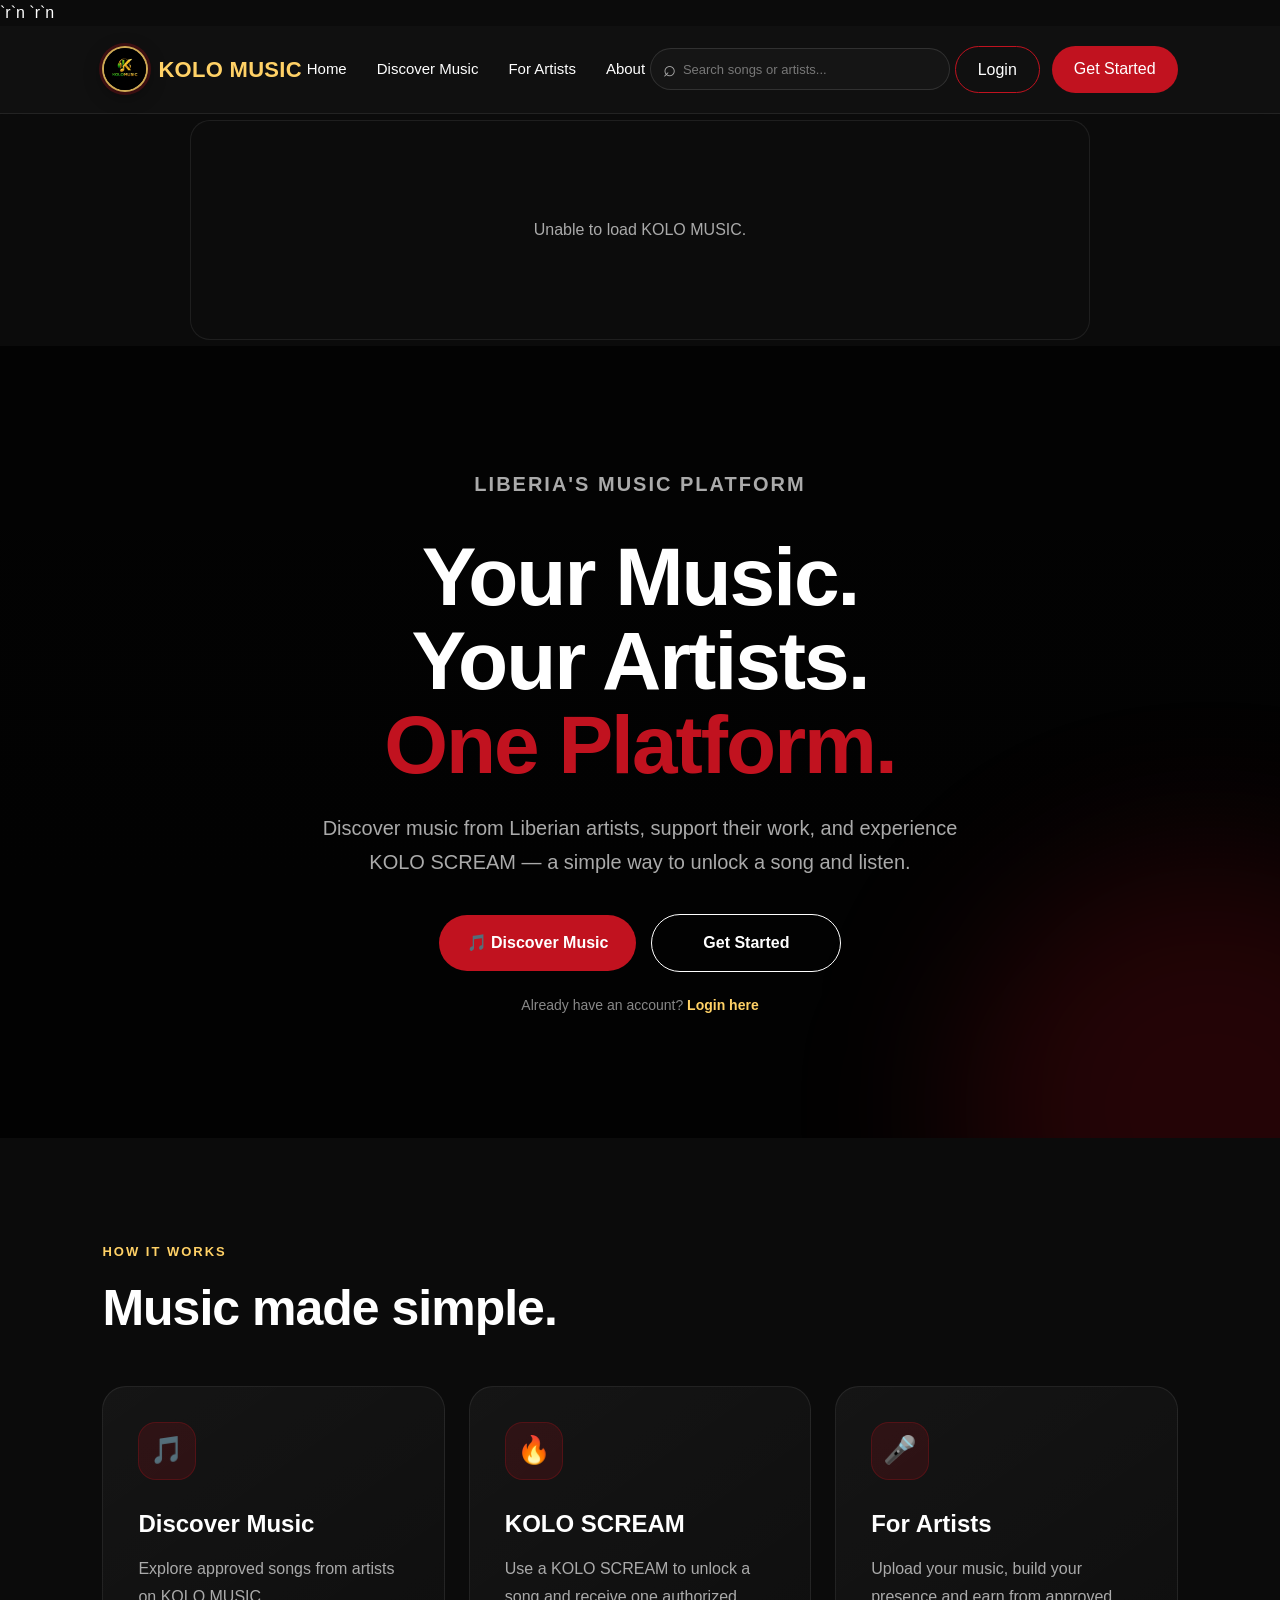
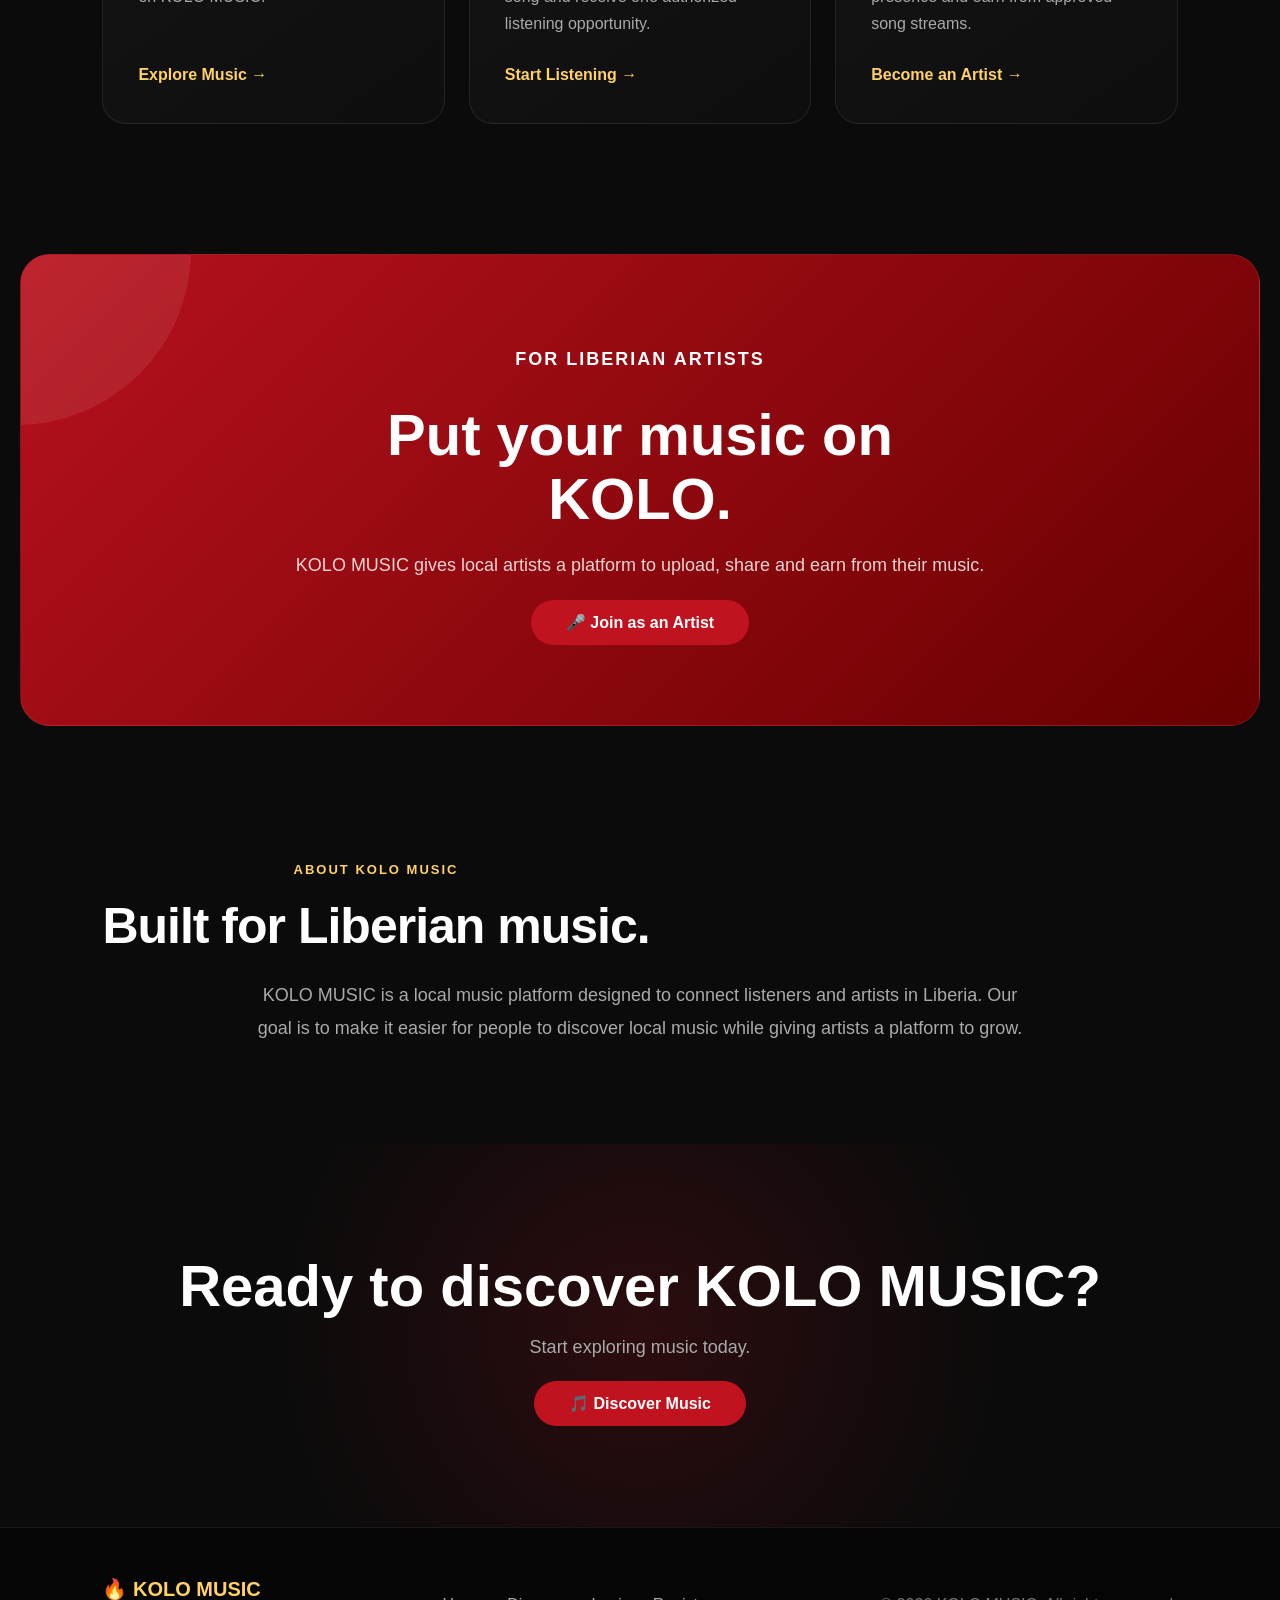
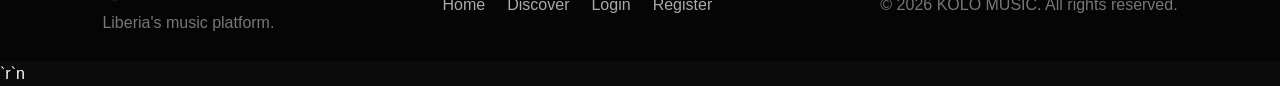
==== commit e4bbd7ed: "Upgrade music gallery and add global search" ====
--- a/frontend/index.html
+++ b/frontend/index.html
@@ -11,7 +11,7 @@
       content="KOLO MUSIC — Discover, support and listen to music from Liberian artists."
     />
 
-    <link rel="stylesheet" href="css/style.css" />
+    <link rel="stylesheet" href="css/style.css" />`r`n    <link rel="stylesheet" href="css/gallery.css" />`r`n    <link rel="stylesheet" href="css/search.css" />
   </head>
 
   <body>
@@ -36,12 +36,53 @@
         <a href="#about">About</a>
       </nav>
 
+      <div class="kolo-search-wrapper">
+  <div class="kolo-search-box">
+    <span class="kolo-search-icon">⌕</span>
+
+    <input
+      type="search"
+      id="koloSearchInput"
+      class="kolo-search-input"
+      placeholder="Search songs or artists..."
+      autocomplete="off"
+    />
+
+    <button
+      type="button"
+      id="koloSearchClear"
+      class="kolo-search-clear"
+      aria-label="Clear search"
+    >
+      ×
+    </button>
+  </div>
+
+  <div
+    id="koloSearchResults"
+    class="kolo-search-results"
+  ></div>
+</div>
+
       <div class="nav-buttons">
         <a href="login.html" class="login-btn"> Login </a>
 
         <a href="register.html" class="register-btn"> Get Started </a>
       </div>
-    </header>
+    </header>    
+    <!-- ==========================================
+       KOLO MUSIC GALLERY
+    =========================================== -->
+
+    <section class="kolo-gallery-section">
+      <div class="kolo-music-gallery">
+        <div class="gallery-loading">
+          Loading KOLO MUSIC...
+        </div>
+      </div>
+    </section>
+
+    
 
     <!-- ==========================================
        HERO
@@ -205,6 +246,19 @@
 
       <p class="footer-copyright">© 2026 KOLO MUSIC. All rights reserved.</p>
     </footer>
+  
+    <!-- ==========================================
+       KOLO MUSIC GALLERY JAVASCRIPT
+    =========================================== -->
+
+    <script src="js/api.js"></script>
+    <script src="js/gallery.js"></script>`r`n    <script src="js/search.js"></script>
+
   </body>
 </html>
 
+
+
+
+
+
--- a/frontend/css/style.css
+++ b/frontend/css/style.css
@@ -655,7 +655,7 @@
 }
 
 /* ==========================================
-   KOLO MUSIC â€” LISTENER DASHBOARD
+   KOLO MUSIC Ã¢â‚¬â€ LISTENER DASHBOARD
 ========================================== */
 
 /* ==========================================
@@ -1138,11 +1138,13 @@
 .scream-modal-content {
   position: relative;
 
-  width: 100%;
-
-  max-width: 500px;
-
-  padding: 35px;
+  width: min(100%, 500px);
+
+  max-height: 90vh;
+
+  overflow-y: auto;
+
+  padding: 28px;
 
   background: #1b1b1b;
 
@@ -1219,19 +1221,105 @@
   font-weight: 700;
 }
 
-.scream-modal-content select,
+.scream-modal-content input[type="text"],
+.scream-modal-content input[type="tel"],
+.scream-modal-content select {
+  width: 100%;
+
+  height: 48px;
+
+  padding: 0 14px;
+
+  background: #111;
+
+  color: #fff;
+
+  border: 1px solid rgba(255, 255, 255, 0.12);
+
+  border-radius: 10px;
+
+  outline: none;
+
+  font-size: 15px;
+
+  box-sizing: border-box;
+}
+
+.scream-modal-content input[type="text"]:focus,
+.scream-modal-content input[type="tel"]:focus,
+.scream-modal-content select:focus {
+  border-color: var(--primary);
+
+  box-shadow: 0 0 0 2px rgba(193, 18, 31, 0.15);
+}
+
 .scream-modal-content input[type="file"] {
   width: 100%;
 
-  padding: 13px;
-
-  background: #111;
-
-  color: white;
-
-  border: 1px solid rgba(255, 255, 255, 0.1);
-
-  border-radius: 10px;
+  min-height: 56px;
+
+  padding: 15px;
+
+  background: linear-gradient(
+    135deg,
+    rgba(255, 255, 255, 0.04),
+    rgba(255, 255, 255, 0.02)
+  );
+
+  color: #fff;
+
+  border: 1px dashed rgba(255, 255, 255, 0.28);
+
+  border-radius: 12px;
+
+  box-sizing: border-box;
+
+  cursor: pointer;
+
+  font-size: 14px;
+
+  transition:
+    border-color 0.2s ease,
+    background 0.2s ease,
+    box-shadow 0.2s ease;
+}
+
+.scream-modal-content input[type="file"]:hover {
+  border-color: var(--primary);
+
+  background: rgba(193, 18, 31, 0.06);
+}
+
+.scream-modal-content input[type="file"]:focus {
+  outline: none;
+
+  border-color: var(--primary);
+
+  box-shadow: 0 0 0 2px rgba(193, 18, 31, 0.15);
+}
+
+.scream-modal-content input[type="file"]::file-selector-button {
+  margin-right: 12px;
+
+  padding: 9px 14px;
+
+  background: var(--primary);
+
+  color: #fff;
+
+  border: none;
+
+  border-radius: 8px;
+
+  font-weight: 600;
+
+  cursor: pointer;
+
+  transition: opacity 0.2s ease;
+}
+
+.scream-modal-content input[type="file"]::file-selector-button:hover {
+  opacity: 0.85;
 }
 
 .scream-modal-content select {
@@ -1242,6 +1330,18 @@
   width: 100%;
 
   margin-top: 25px;
+}
+
+.payment-proof-help {
+  display: block;
+
+  margin-top: 8px;
+
+  color: rgba(255, 255, 255, 0.55);
+
+  font-size: 12px;
+
+  line-height: 1.5;
 }
 
 .payment-message {
@@ -1772,7 +1872,7 @@
 
 
 /* =========================================================
-   KOLO MUSIC — HOMEPAGE V1
+   KOLO MUSIC â€” HOMEPAGE V1
    Official Public Landing Page
    ========================================================= */
 
@@ -2444,3 +2544,737 @@
   }
 
 }
+
+
+
+/* ==========================================
+   SCREAM PAYMENT MOBILE LAYOUT
+========================================== */
+
+@media (max-width: 600px) {
+
+  .scream-modal {
+    padding: 12px;
+    align-items: center;
+  }
+
+  .scream-modal-content {
+    width: 100%;
+    max-width: 100%;
+    max-height: 92vh;
+    padding: 22px 18px;
+    border-radius: 18px;
+  }
+
+  .scream-modal-content h2 {
+    font-size: 23px;
+  }
+
+  .scream-price {
+    margin: 18px 0;
+    padding: 14px;
+    font-size: 25px;
+  }
+
+  .scream-modal-content label {
+    margin-top: 14px;
+  }
+
+  #submitScreamPayment {
+    min-height: 48px;
+    margin-top: 20px;
+  }
+}
+
+
+
+
+/* ==========================================
+   KOLO LOGIN PITCH SECTION
+========================================== */
+
+.kolo-login-pitch {
+  display: grid;
+  grid-template-columns: 1fr;
+  gap: 12px;
+  margin: 22px 0;
+}
+
+.kolo-pitch-item {
+  display: flex;
+  align-items: flex-start;
+  gap: 14px;
+  padding: 15px;
+  border: 1px solid rgba(255, 255, 255, 0.1);
+  border-radius: 14px;
+  background: rgba(255, 255, 255, 0.04);
+  text-align: left;
+  transition:
+    transform 0.2s ease,
+    background 0.2s ease,
+    border-color 0.2s ease;
+}
+
+.kolo-pitch-item:hover {
+  transform: translateY(-2px);
+  background: rgba(255, 255, 255, 0.07);
+  border-color: rgba(255, 255, 255, 0.2);
+}
+
+.kolo-pitch-icon {
+  min-width: 42px;
+  height: 42px;
+  display: flex;
+  align-items: center;
+  justify-content: center;
+  border-radius: 12px;
+  background: rgba(255, 255, 255, 0.08);
+  font-size: 22px;
+}
+
+.kolo-pitch-item h3 {
+  margin: 0 0 4px;
+  font-size: 15px;
+  font-weight: 700;
+}
+
+.kolo-pitch-item p {
+  margin: 0;
+  font-size: 13px;
+  line-height: 1.5;
+  opacity: 0.72;
+}
+
+/* ==========================================
+   LOGIN PAGE RESPONSIVENESS
+========================================== */
+
+@media (max-width: 480px) {
+  .kolo-pitch-item {
+    padding: 12px;
+    gap: 11px;
+  }
+
+  .kolo-pitch-icon {
+    min-width: 38px;
+    height: 38px;
+    font-size: 19px;
+  }
+
+  .kolo-pitch-item h3 {
+    font-size: 14px;
+  }
+
+  .kolo-pitch-item p {
+    font-size: 12px;
+  }
+}
+
+
+/* ==========================================
+   KOLO MUSIC - SIGNUP CTA
+========================================== */
+
+.kolo-signup-cta {
+  margin: 24px 0 18px;
+  padding: 24px 20px;
+  border-radius: 18px;
+  text-align: center;
+  background: linear-gradient(
+    135deg,
+    rgba(255, 255, 255, 0.10),
+    rgba(255, 255, 255, 0.03)
+  );
+  border: 1px solid rgba(255, 255, 255, 0.14);
+}
+
+.kolo-signup-cta h2 {
+  margin: 0 0 10px;
+  font-size: 21px;
+  line-height: 1.25;
+  font-weight: 800;
+}
+
+.kolo-signup-cta p {
+  margin: 0 auto 18px;
+  max-width: 430px;
+  font-size: 13px;
+  line-height: 1.6;
+  opacity: 0.75;
+}
+
+.kolo-signup-btn {
+  display: inline-flex;
+  align-items: center;
+  justify-content: center;
+  min-height: 48px;
+  padding: 0 25px;
+  border-radius: 12px;
+  background: #ffffff;
+  color: #0b0b0b;
+  font-size: 14px;
+  font-weight: 800;
+  text-decoration: none;
+  transition: transform 0.2s ease, box-shadow 0.2s ease;
+}
+
+.kolo-signup-btn:hover {
+  transform: translateY(-2px);
+  box-shadow: 0 8px 25px rgba(255, 255, 255, 0.16);
+}
+
+.kolo-cta-note {
+  display: block;
+  margin-top: 10px;
+  font-size: 11px;
+  opacity: 0.5;
+}
+
+@media (max-width: 480px) {
+  .kolo-signup-cta {
+    padding: 20px 15px;
+  }
+
+  .kolo-signup-cta h2 {
+    font-size: 18px;
+  }
+
+  .kolo-signup-cta p {
+    font-size: 12px;
+  }
+
+  .kolo-signup-btn {
+    width: 100%;
+  }
+}
+
+
+/* ==========================================
+   KOLO MISSION LINE
+========================================== */
+
+.kolo-mission-line {
+  margin: 14px 0 20px;
+  text-align: center;
+  font-size: 13px;
+  font-weight: 800;
+  letter-spacing: 1.5px;
+  text-transform: uppercase;
+  opacity: 0.9;
+}
+
+@media (max-width: 480px) {
+  .kolo-mission-line {
+    font-size: 11px;
+    letter-spacing: 1px;
+  }
+}
+
+
+/* ==========================================
+   KOLO LOGIN ACTION
+========================================== */
+
+#loginForm .primary-btn {
+  width: 100%;
+  min-height: 48px;
+  margin-top: 6px;
+  border-radius: 12px;
+  font-size: 15px;
+  font-weight: 800;
+  cursor: pointer;
+  transition:
+    transform 0.2s ease,
+    box-shadow 0.2s ease;
+}
+
+#loginForm .primary-btn:hover {
+  transform: translateY(-1px);
+}
+
+
+/* =========================================================
+   KOLO MUSIC — PROFESSIONAL LOGIN EXPERIENCE
+   ========================================================= */
+
+.auth-page {
+  min-height: 100vh;
+  min-height: 100dvh;
+  display: flex;
+  align-items: center;
+  justify-content: center;
+  padding: 50px 20px;
+  position: relative;
+  overflow: hidden;
+  background:
+    radial-gradient(
+      circle at 15% 20%,
+      rgba(220, 20, 60, 0.18),
+      transparent 32%
+    ),
+    radial-gradient(
+      circle at 85% 80%,
+      rgba(220, 20, 60, 0.12),
+      transparent 30%
+    ),
+    #080808;
+}
+
+/* subtle KOLO atmosphere */
+
+.auth-page::before {
+  content: "";
+  position: absolute;
+  width: 420px;
+  height: 420px;
+  border-radius: 50%;
+  background: rgba(220, 20, 60, 0.08);
+  filter: blur(100px);
+  top: -180px;
+  left: -120px;
+  pointer-events: none;
+}
+
+.auth-page::after {
+  content: "";
+  position: absolute;
+  width: 380px;
+  height: 380px;
+  border-radius: 50%;
+  background: rgba(220, 20, 60, 0.06);
+  filter: blur(100px);
+  bottom: -180px;
+  right: -100px;
+  pointer-events: none;
+}
+
+
+/* =========================================================
+   LOGIN CARD
+   ========================================================= */
+
+.auth-card {
+  width: min(100%, 560px);
+  position: relative;
+  z-index: 2;
+  padding: 42px;
+  border-radius: 28px;
+  background:
+    linear-gradient(
+      145deg,
+      rgba(255, 255, 255, 0.075),
+      rgba(255, 255, 255, 0.025)
+    );
+  border: 1px solid rgba(255, 255, 255, 0.12);
+  box-shadow:
+    0 30px 80px rgba(0, 0, 0, 0.55),
+    inset 0 1px 0 rgba(255, 255, 255, 0.05);
+  backdrop-filter: blur(20px);
+  -webkit-backdrop-filter: blur(20px);
+}
+
+
+/* =========================================================
+   KOLO LOGO
+   ========================================================= */
+
+.auth-logo {
+  display: inline-flex;
+  align-items: center;
+  gap: 8px;
+  margin-bottom: 22px;
+  color: #ffffff;
+  font-size: 20px;
+  font-weight: 900;
+  letter-spacing: 0.5px;
+}
+
+.auth-logo::first-letter {
+  color: #e31b3f;
+}
+
+
+/* =========================================================
+   HERO TITLE
+   ========================================================= */
+
+.auth-card h1 {
+  margin: 0 0 14px;
+  max-width: 520px;
+  font-size: clamp(32px, 5vw, 48px);
+  line-height: 1.04;
+  font-weight: 900;
+  letter-spacing: -1.5px;
+  color: #ffffff;
+}
+
+
+/* KOLO accent */
+
+.auth-card h1::first-line {
+  color: #ffffff;
+}
+
+
+/* =========================================================
+   HERO DESCRIPTION
+   ========================================================= */
+
+.auth-card > p:not(.auth-link) {
+  max-width: 500px;
+  margin: 0 0 15px;
+  color: rgba(255, 255, 255, 0.68);
+  font-size: 15px;
+  line-height: 1.7;
+}
+
+
+/* =========================================================
+   MISSION LINE
+   ========================================================= */
+
+.kolo-mission-line {
+  display: inline-flex;
+  align-items: center;
+  margin: 4px 0 24px;
+  padding: 9px 14px;
+  border-radius: 999px;
+  background: rgba(227, 27, 63, 0.10);
+  border: 1px solid rgba(227, 27, 63, 0.28);
+  color: #ff4b6e;
+  font-size: 11px;
+  font-weight: 900;
+  letter-spacing: 1.5px;
+}
+
+
+/* =========================================================
+   LISTENER / ARTIST PITCH
+   ========================================================= */
+
+.kolo-login-pitch {
+  display: grid;
+  grid-template-columns: 1fr 1fr;
+  gap: 12px;
+  margin: 0 0 25px;
+}
+
+.kolo-pitch-item {
+  min-height: 130px;
+  display: flex;
+  flex-direction: column;
+  align-items: flex-start;
+  gap: 12px;
+  padding: 18px;
+  border-radius: 17px;
+  background: rgba(255, 255, 255, 0.035);
+  border: 1px solid rgba(255, 255, 255, 0.09);
+  transition:
+    transform 0.25s ease,
+    border-color 0.25s ease,
+    background 0.25s ease;
+}
+
+.kolo-pitch-item:hover {
+  transform: translateY(-3px);
+  background: rgba(255, 255, 255, 0.055);
+  border-color: rgba(227, 27, 63, 0.38);
+}
+
+.kolo-pitch-icon {
+  width: 42px;
+  height: 42px;
+  display: flex;
+  align-items: center;
+  justify-content: center;
+  border-radius: 12px;
+  background: rgba(227, 27, 63, 0.12);
+  border: 1px solid rgba(227, 27, 63, 0.2);
+  font-size: 20px;
+}
+
+.kolo-pitch-item h3 {
+  margin: 0 0 5px;
+  color: #ffffff;
+  font-size: 15px;
+  font-weight: 800;
+}
+
+.kolo-pitch-item p {
+  margin: 0;
+  color: rgba(255, 255, 255, 0.55);
+  font-size: 12px;
+  line-height: 1.55;
+}
+
+
+/* =========================================================
+   LOGIN FORM
+   ========================================================= */
+
+#loginForm {
+  display: flex;
+  flex-direction: column;
+  gap: 12px;
+}
+
+#loginForm input {
+  width: 100%;
+  height: 52px;
+  padding: 0 16px;
+  border: 1px solid rgba(255, 255, 255, 0.11);
+  border-radius: 13px;
+  outline: none;
+  background: rgba(0, 0, 0, 0.30);
+  color: #ffffff;
+  font-size: 14px;
+  transition:
+    border-color 0.2s ease,
+    box-shadow 0.2s ease,
+    background 0.2s ease;
+}
+
+#loginForm input::placeholder {
+  color: rgba(255, 255, 255, 0.38);
+}
+
+#loginForm input:focus {
+  background: rgba(0, 0, 0, 0.45);
+  border-color: #e31b3f;
+  box-shadow: 0 0 0 3px rgba(227, 27, 63, 0.12);
+}
+
+
+/* =========================================================
+   LOGIN BUTTON
+   ========================================================= */
+
+#loginForm .primary-btn {
+  width: 100%;
+  height: 52px;
+  margin-top: 4px;
+  border: 0;
+  border-radius: 13px;
+  background: #e31b3f;
+  color: #ffffff;
+  font-size: 14px;
+  font-weight: 900;
+  cursor: pointer;
+  box-shadow: 0 10px 25px rgba(227, 27, 63, 0.18);
+  transition:
+    transform 0.2s ease,
+    box-shadow 0.2s ease,
+    background 0.2s ease;
+}
+
+#loginForm .primary-btn:hover {
+  transform: translateY(-2px);
+  background: #f1264b;
+  box-shadow: 0 14px 30px rgba(227, 27, 63, 0.28);
+}
+
+
+/* =========================================================
+   SIGNUP CTA
+   ========================================================= */
+
+.kolo-signup-cta {
+  margin: 24px 0 16px;
+  padding: 25px 22px;
+  position: relative;
+  overflow: hidden;
+  border-radius: 20px;
+  text-align: center;
+  background:
+    linear-gradient(
+      135deg,
+      rgba(227, 27, 63, 0.18),
+      rgba(227, 27, 63, 0.035)
+    );
+  border: 1px solid rgba(227, 27, 63, 0.30);
+}
+
+.kolo-signup-cta::before {
+  content: "";
+  position: absolute;
+  width: 150px;
+  height: 150px;
+  border-radius: 50%;
+  background: rgba(227, 27, 63, 0.12);
+  filter: blur(45px);
+  top: -80px;
+  right: -40px;
+}
+
+.kolo-signup-cta h2,
+.kolo-signup-cta p,
+.kolo-signup-btn,
+.kolo-cta-note {
+  position: relative;
+  z-index: 1;
+}
+
+.kolo-signup-cta h2 {
+  margin: 0 0 9px;
+  color: #ffffff;
+  font-size: 21px;
+  line-height: 1.25;
+  font-weight: 900;
+}
+
+.kolo-signup-cta p {
+  max-width: 430px;
+  margin: 0 auto 18px;
+  color: rgba(255, 255, 255, 0.65);
+  font-size: 13px;
+  line-height: 1.6;
+}
+
+.kolo-signup-btn {
+  display: flex;
+  align-items: center;
+  justify-content: center;
+  width: 100%;
+  min-height: 50px;
+  border-radius: 13px;
+  background: #ffffff;
+  color: #0b0b0b;
+  font-size: 14px;
+  font-weight: 900;
+  text-decoration: none;
+  transition:
+    transform 0.2s ease,
+    box-shadow 0.2s ease;
+}
+
+.kolo-signup-btn:hover {
+  transform: translateY(-2px);
+  box-shadow: 0 12px 28px rgba(255, 255, 255, 0.16);
+}
+
+.kolo-cta-note {
+  display: block;
+  margin-top: 10px;
+  color: rgba(255, 255, 255, 0.45);
+  font-size: 11px;
+}
+
+
+/* =========================================================
+   LOGIN / SECONDARY LINKS
+   ========================================================= */
+
+.auth-link {
+  margin: 10px 0;
+  text-align: center;
+  color: rgba(255, 255, 255, 0.48);
+  font-size: 12px;
+}
+
+.auth-link a {
+  color: #ff4b6e;
+  font-weight: 800;
+  transition: color 0.2s ease;
+}
+
+.auth-link a:hover {
+  color: #ffffff;
+}
+
+
+/* =========================================================
+   LOGIN MESSAGE
+   ========================================================= */
+
+#loginMessage {
+  margin-bottom: 12px;
+}
+
+
+/* =========================================================
+   MOBILE EXPERIENCE
+   ========================================================= */
+
+@media (max-width: 700px) {
+
+  .auth-page {
+    align-items: flex-start;
+    padding: 25px 14px;
+  }
+
+  .auth-card {
+    width: 100%;
+    padding: 28px 18px;
+    border-radius: 22px;
+  }
+
+  .auth-logo {
+    margin-bottom: 17px;
+    font-size: 18px;
+  }
+
+  .auth-card h1 {
+    font-size: clamp(29px, 9vw, 38px);
+    letter-spacing: -1px;
+  }
+
+  .auth-card > p:not(.auth-link) {
+    font-size: 13px;
+    line-height: 1.6;
+  }
+
+  .kolo-mission-line {
+    margin-bottom: 20px;
+    font-size: 10px;
+  }
+
+  .kolo-login-pitch {
+    grid-template-columns: 1fr;
+  }
+
+  .kolo-pitch-item {
+    min-height: auto;
+    flex-direction: row;
+    align-items: flex-start;
+  }
+
+  .kolo-signup-cta {
+    padding: 22px 16px;
+  }
+
+  .kolo-signup-cta h2 {
+    font-size: 19px;
+  }
+
+}
+
+
+/* =========================================================
+   SMALL PHONES
+   ========================================================= */
+
+@media (max-width: 400px) {
+
+  .auth-page {
+    padding: 15px 10px;
+  }
+
+  .auth-card {
+    padding: 24px 14px;
+    border-radius: 19px;
+  }
+
+  .auth-card h1 {
+    font-size: 28px;
+  }
+
+  .kolo-pitch-item {
+    padding: 14px;
+  }
+
+  .kolo-pitch-item p {
+    font-size: 11px;
+  }
+
+}
+
--- a/frontend/css/gallery.css
+++ b/frontend/css/gallery.css
@@ -0,0 +1,753 @@
+
+/* =========================================================
+   KOLO MUSIC � PREMIUM MUSIC GALLERY
+   Black + KOLO Red
+========================================================= */
+
+.kolo-music-gallery {
+    width: 100%;
+    max-width: 1100px;
+    margin: 0 auto;
+    padding: 10px 0;
+    overflow: hidden;
+}
+
+/* =========================================================
+   MAIN CARD
+========================================================= */
+
+.kolo-gallery-card {
+    position: relative;
+
+    display: grid;
+    grid-template-columns: minmax(0, 1fr) minmax(280px, 0.85fr);
+
+    width: 100%;
+    min-height: 320px;
+
+    margin: 0 auto;
+
+    overflow: hidden;
+
+    border-radius: 22px;
+
+    background:
+        radial-gradient(
+            circle at 85% 20%,
+            rgba(193, 18, 31, 0.20),
+            transparent 35%
+        ),
+        #090909;
+
+    border: 1px solid rgba(255, 255, 255, 0.08);
+
+    box-shadow:
+        0 20px 60px rgba(0, 0, 0, 0.35),
+        0 0 35px rgba(193, 18, 31, 0.08);
+}
+
+/* =========================================================
+   COVER
+========================================================= */
+
+.kolo-gallery-image-wrap {
+    position: relative;
+
+    min-height: 320px;
+
+    overflow: hidden;
+
+    background: #050505;
+}
+
+.kolo-gallery-image {
+    display: block;
+
+    width: 100%;
+    height: 100%;
+    min-height: 320px;
+
+    object-fit: cover;
+
+    transition:
+        transform 0.7s ease,
+        filter 0.7s ease;
+
+    filter: saturate(1.05) contrast(1.03);
+}
+
+.kolo-gallery-card:hover .kolo-gallery-image {
+    transform: scale(1.04);
+}
+
+/* Dark cinematic overlay */
+
+.kolo-gallery-image-wrap::after {
+    content: "";
+
+    position: absolute;
+    inset: 0;
+
+    background:
+        linear-gradient(
+            90deg,
+            transparent 55%,
+            rgba(0, 0, 0, 0.65)
+        ),
+        linear-gradient(
+            0deg,
+            rgba(0, 0, 0, 0.55),
+            transparent 45%
+        );
+
+    pointer-events: none;
+}
+
+/* =========================================================
+   KOLO BADGE
+========================================================= */
+
+.kolo-gallery-overlay {
+    position: absolute;
+
+    top: 20px;
+    left: 20px;
+
+    z-index: 2;
+
+    display: flex;
+    align-items: center;
+}
+
+.kolo-gallery-overlay span {
+    padding: 7px 12px;
+
+    border-radius: 999px;
+
+    background: rgba(193, 18, 31, 0.92);
+
+    color: #ffffff;
+
+    font-size: 10px;
+    font-weight: 800;
+
+    letter-spacing: 1.5px;
+
+    box-shadow:
+        0 6px 20px rgba(193, 18, 31, 0.35);
+}
+
+/* =========================================================
+   INFORMATION PANEL
+========================================================= */
+
+.kolo-gallery-info {
+    position: relative;
+
+    display: flex;
+    flex-direction: column;
+    justify-content: center;
+
+    min-width: 0;
+
+    padding: 34px;
+
+    background:
+        linear-gradient(
+            145deg,
+            #151515 0%,
+            #0c0c0c 65%,
+            #080808 100%
+        );
+
+    color: #ffffff !important;
+
+    border-left: 1px solid rgba(255, 255, 255, 0.06);
+}
+
+/* Red accent line */
+
+.kolo-gallery-info::before {
+    content: "";
+
+    position: absolute;
+
+    left: 0;
+    top: 25px;
+    bottom: 25px;
+
+    width: 3px;
+
+    background: #c1121f;
+
+    border-radius: 0 4px 4px 0;
+
+    box-shadow:
+        0 0 18px rgba(193, 18, 31, 0.55);
+}
+
+/* =========================================================
+   LABEL
+========================================================= */
+
+.gallery-label {
+    margin: 0 0 10px;
+
+    color: #c1121f !important;
+
+    font-size: 10px;
+    font-weight: 900;
+
+    letter-spacing: 2px;
+
+    text-transform: uppercase;
+}
+
+/* =========================================================
+   SONG TITLE
+========================================================= */
+
+.kolo-gallery-info h3 {
+    margin: 0;
+
+    color: #ffffff !important;
+
+    font-size: clamp(25px, 3vw, 38px);
+
+    line-height: 1.05;
+
+    font-weight: 900;
+
+    letter-spacing: -0.5px;
+}
+
+/* =========================================================
+   ARTIST
+========================================================= */
+
+.gallery-artist {
+    margin: 10px 0 0;
+
+    color: #ffffff !important;
+
+    font-size: 16px;
+
+    font-weight: 700;
+}
+
+/* =========================================================
+   DESCRIPTION
+========================================================= */
+
+.gallery-description {
+    margin: 12px 0 0;
+
+    color: rgba(255, 255, 255, 0.62) !important;
+
+    font-size: 13px;
+
+    line-height: 1.55;
+
+    display: -webkit-box;
+    -webkit-line-clamp: 2;
+    -webkit-box-orient: vertical;
+
+    overflow: hidden;
+}
+
+/* =========================================================
+   BUTTONS
+========================================================= */
+
+.gallery-actions {
+    display: flex;
+
+    align-items: center;
+
+    gap: 8px;
+
+    margin-top: 22px;
+}
+
+.gallery-prev,
+.gallery-next {
+    flex: 0 0 40px;
+
+    width: 40px;
+    height: 40px;
+
+    padding: 0;
+
+    border: 1px solid rgba(255, 255, 255, 0.12);
+
+    border-radius: 50%;
+
+    cursor: pointer;
+
+    background: rgba(255, 255, 255, 0.06);
+
+    color: #ffffff !important;
+
+    font-size: 17px;
+
+    transition:
+        background 0.2s ease,
+        transform 0.2s ease,
+        border-color 0.2s ease;
+}
+
+.gallery-prev:hover,
+.gallery-next:hover {
+    background: #c1121f;
+
+    border-color: #c1121f;
+
+    transform: scale(1.06);
+}
+
+.gallery-discover {
+    flex: 1;
+
+    min-height: 40px;
+
+    padding: 0 18px;
+
+    border: 0;
+
+    border-radius: 999px;
+
+    cursor: pointer;
+
+    background: #c1121f;
+
+    color: #ffffff !important;
+
+    font-size: 13px;
+
+    font-weight: 800;
+
+    box-shadow:
+        0 8px 22px rgba(193, 18, 31, 0.25);
+
+    transition:
+        background 0.2s ease,
+        transform 0.2s ease,
+        box-shadow 0.2s ease;
+}
+
+.gallery-discover:hover {
+    background: #e01b2b;
+
+    transform: translateY(-2px);
+
+    box-shadow:
+        0 10px 28px rgba(193, 18, 31, 0.38);
+}
+
+/* =========================================================
+   DOTS
+========================================================= */
+
+.gallery-dots {
+    display: flex;
+
+    align-items: center;
+
+    gap: 6px;
+
+    margin-top: 17px;
+}
+
+.gallery-dot {
+    width: 6px;
+    height: 6px;
+
+    padding: 0;
+
+    border: 0;
+
+    border-radius: 999px;
+
+    cursor: pointer;
+
+    background: rgba(255, 255, 255, 0.25);
+
+    transition:
+        width 0.25s ease,
+        background 0.25s ease;
+}
+
+.gallery-dot.active {
+    width: 22px;
+
+    background: #c1121f;
+
+    box-shadow:
+        0 0 8px rgba(193, 18, 31, 0.55);
+}
+
+/* =========================================================
+   LOADING / EMPTY / ERROR
+========================================================= */
+
+.gallery-loading,
+.gallery-empty,
+.gallery-error {
+    min-height: 220px;
+
+    display: flex;
+
+    align-items: center;
+    justify-content: center;
+
+    border-radius: 20px;
+
+    background: #0c0c0c;
+
+    color: rgba(255, 255, 255, 0.65);
+
+    border: 1px solid rgba(255, 255, 255, 0.08);
+}
+
+/* =========================================================
+   MOBILE
+========================================================= */
+
+@media (max-width: 700px) {
+
+    .kolo-music-gallery {
+        padding: 5px 0;
+    }
+
+    .kolo-gallery-card {
+        grid-template-columns: 1fr;
+
+        min-height: 0;
+
+        border-radius: 18px;
+    }
+
+    .kolo-gallery-image-wrap {
+        min-height: 250px;
+
+        max-height: 280px;
+    }
+
+    .kolo-gallery-image {
+        min-height: 250px;
+    }
+
+    .kolo-gallery-info {
+        min-height: 230px;
+
+        padding: 24px;
+    }
+
+    .kolo-gallery-info::before {
+        top: 0;
+        bottom: auto;
+
+        width: 100%;
+        height: 3px;
+
+        border-radius: 0;
+    }
+
+    .kolo-gallery-info h3 {
+        font-size: 27px;
+    }
+
+    .gallery-description {
+        font-size: 12px;
+    }
+
+    .gallery-actions {
+        margin-top: 18px;
+    }
+
+    .gallery-prev,
+    .gallery-next {
+        width: 38px;
+        height: 38px;
+
+        flex-basis: 38px;
+    }
+
+    .gallery-discover {
+        min-height: 38px;
+    }
+}
+
+
+/* =========================================================
+   KOLO MUSIC � COMPACT GALLERY SIZE
+========================================================= */
+
+.kolo-music-gallery {
+    width: 100%;
+    max-width: 900px;
+    margin: 0 auto;
+    padding: 6px 0;
+    overflow: hidden;
+}
+
+.kolo-gallery-card {
+    display: grid;
+    grid-template-columns: 42% 58%;
+
+    width: 100%;
+    max-width: 900px;
+
+    min-height: 240px;
+    height: 270px;
+
+    margin: 0 auto;
+
+    border-radius: 18px;
+    overflow: hidden;
+
+    background: #090909;
+
+    border: 1px solid rgba(255, 255, 255, 0.08);
+
+    box-shadow:
+        0 15px 40px rgba(0, 0, 0, 0.30),
+        0 0 25px rgba(193, 18, 31, 0.06);
+}
+
+/* =========================================================
+   COMPACT COVER
+========================================================= */
+
+.kolo-gallery-image-wrap {
+    position: relative;
+
+    width: 100%;
+    height: 270px;
+
+    min-height: 0;
+
+    overflow: hidden;
+
+    background: #050505;
+}
+
+.kolo-gallery-image {
+    display: block;
+
+    width: 100%;
+    height: 100%;
+
+    min-height: 0;
+
+    object-fit: cover;
+
+    object-position: center;
+
+    transition:
+        transform 0.7s ease,
+        filter 0.7s ease;
+}
+
+/* =========================================================
+   INFORMATION PANEL
+========================================================= */
+
+.kolo-gallery-info {
+    display: flex;
+    flex-direction: column;
+    justify-content: center;
+
+    min-width: 0;
+
+    height: 270px;
+
+    padding: 24px;
+
+    background:
+        linear-gradient(
+            145deg,
+            #151515 0%,
+            #0c0c0c 65%,
+            #080808 100%
+        );
+
+    color: #fff !important;
+}
+
+/* =========================================================
+   SONG INFORMATION � COMPACT
+========================================================= */
+
+.gallery-label {
+    margin: 0 0 7px;
+
+    font-size: 9px;
+
+    letter-spacing: 1.8px;
+}
+
+.kolo-gallery-info h3 {
+    margin: 0;
+
+    font-size: clamp(22px, 3vw, 32px);
+
+    line-height: 1.05;
+
+    font-weight: 900;
+}
+
+.gallery-artist {
+    margin: 7px 0 0;
+
+    font-size: 14px;
+
+    font-weight: 700;
+}
+
+.gallery-description {
+    margin: 8px 0 0;
+
+    font-size: 12px;
+
+    line-height: 1.45;
+
+    display: -webkit-box;
+
+    -webkit-line-clamp: 2;
+
+    -webkit-box-orient: vertical;
+
+    overflow: hidden;
+}
+
+/* =========================================================
+   COMPACT ACTIONS
+========================================================= */
+
+.gallery-actions {
+    display: flex;
+
+    align-items: center;
+
+    gap: 7px;
+
+    margin-top: 15px;
+}
+
+.gallery-prev,
+.gallery-next {
+    flex: 0 0 34px;
+
+    width: 34px;
+    height: 34px;
+
+    font-size: 15px;
+}
+
+.gallery-discover {
+    min-height: 34px;
+
+    padding: 0 14px;
+
+    font-size: 11px;
+}
+
+/* =========================================================
+   DOTS
+========================================================= */
+
+.gallery-dots {
+    gap: 5px;
+
+    margin-top: 12px;
+}
+
+.gallery-dot {
+    width: 5px;
+    height: 5px;
+}
+
+.gallery-dot.active {
+    width: 18px;
+}
+
+/* =========================================================
+   MOBILE
+========================================================= */
+
+@media (max-width: 700px) {
+
+    .kolo-music-gallery {
+        max-width: 100%;
+        padding: 4px 0;
+    }
+
+    .kolo-gallery-card {
+        grid-template-columns: 1fr;
+
+        height: auto;
+
+        min-height: 0;
+
+        max-width: 100%;
+
+        border-radius: 16px;
+    }
+
+    .kolo-gallery-image-wrap {
+        width: 100%;
+
+        height: 230px;
+
+        min-height: 0;
+
+        max-height: 230px;
+    }
+
+    .kolo-gallery-image {
+        width: 100%;
+        height: 230px;
+
+        min-height: 0;
+
+        object-fit: cover;
+    }
+
+    .kolo-gallery-info {
+        height: auto;
+
+        min-height: 190px;
+
+        padding: 20px;
+    }
+
+    .kolo-gallery-info h3 {
+        font-size: 24px;
+    }
+
+    .gallery-artist {
+        font-size: 13px;
+    }
+
+    .gallery-description {
+        font-size: 11px;
+    }
+
+    .gallery-actions {
+        margin-top: 13px;
+    }
+
+    .gallery-prev,
+    .gallery-next {
+        width: 32px;
+        height: 32px;
+
+        flex-basis: 32px;
+    }
+
+    .gallery-discover {
+        min-height: 32px;
+    }
+}
+
--- a/frontend/css/search.css
+++ b/frontend/css/search.css
@@ -0,0 +1,351 @@
+﻿/* =========================================================
+   KOLO MUSIC — SEARCH
+========================================================= */
+
+.kolo-search-wrapper {
+    position: relative;
+    width: min(300px, 24vw);
+    z-index: 1100;
+}
+
+.kolo-search-box {
+    display: flex;
+    align-items: center;
+
+    width: 100%;
+    height: 42px;
+
+    padding: 0 12px;
+
+    background: #151515;
+
+    border: 1px solid rgba(255, 255, 255, 0.12);
+
+    border-radius: 999px;
+
+    transition:
+        border-color 0.25s ease,
+        box-shadow 0.25s ease;
+}
+
+.kolo-search-box:focus-within {
+    border-color: var(--primary);
+
+    box-shadow:
+        0 0 0 3px rgba(193, 18, 31, 0.12);
+}
+
+.kolo-search-icon {
+    color: #aaa;
+
+    font-size: 22px;
+
+    line-height: 1;
+
+    margin-right: 7px;
+}
+
+.kolo-search-input {
+    flex: 1;
+
+    min-width: 0;
+
+    border: 0;
+    outline: 0;
+
+    background: transparent;
+
+    color: #fff;
+
+    font-size: 13px;
+}
+
+.kolo-search-input::placeholder {
+    color: #777;
+}
+
+.kolo-search-clear {
+    display: none;
+
+    width: 24px;
+    height: 24px;
+
+    border-radius: 50%;
+
+    background: #333;
+
+    color: #fff;
+
+    font-size: 17px;
+
+    line-height: 20px;
+}
+
+.kolo-search-clear.visible {
+    display: block;
+}
+
+
+/* =========================================================
+   SEARCH DROPDOWN
+========================================================= */
+
+.kolo-search-results {
+    display: none;
+
+    position: absolute;
+
+    top: calc(100% + 10px);
+
+    left: 0;
+    right: 0;
+
+    max-height: 430px;
+
+    overflow-y: auto;
+
+    padding: 10px;
+
+    background: #111;
+
+    border: 1px solid rgba(255, 255, 255, 0.10);
+
+    border-radius: 16px;
+
+    box-shadow:
+        0 20px 50px rgba(0, 0, 0, 0.45);
+
+    z-index: 2000;
+}
+
+.kolo-search-results.active {
+    display: block;
+}
+
+
+/* =========================================================
+   SEARCH HEADING
+========================================================= */
+
+.kolo-search-heading {
+    display: flex;
+
+    justify-content: space-between;
+
+    align-items: center;
+
+    padding: 7px 9px 10px;
+
+    color: #aaa;
+
+    font-size: 9px;
+
+    font-weight: 800;
+
+    letter-spacing: 1.4px;
+}
+
+.kolo-search-heading small {
+    color: var(--primary);
+
+    font-size: 9px;
+
+    letter-spacing: 0;
+}
+
+
+/* =========================================================
+   SEARCH RESULT
+========================================================= */
+
+.kolo-search-list {
+    display: flex;
+
+    flex-direction: column;
+
+    gap: 5px;
+}
+
+.kolo-search-result {
+    display: flex;
+
+    align-items: center;
+
+    width: 100%;
+
+    padding: 7px;
+
+    gap: 10px;
+
+    background: transparent;
+
+    color: #fff;
+
+    border-radius: 11px;
+
+    text-align: left;
+
+    transition:
+        background 0.2s ease,
+        transform 0.2s ease;
+}
+
+.kolo-search-result:hover {
+    background: #1d1d1d;
+
+    transform: translateX(2px);
+}
+
+.kolo-search-cover {
+    flex: 0 0 45px;
+
+    width: 45px;
+    height: 45px;
+
+    border-radius: 8px;
+
+    object-fit: cover;
+
+    background: #222;
+}
+
+.kolo-search-song-info {
+    display: flex;
+
+    flex-direction: column;
+
+    flex: 1;
+
+    min-width: 0;
+}
+
+.kolo-search-song-info strong {
+    overflow: hidden;
+
+    color: #fff;
+
+    font-size: 12px;
+
+    text-overflow: ellipsis;
+
+    white-space: nowrap;
+}
+
+.kolo-search-song-info small {
+    margin-top: 2px;
+
+    overflow: hidden;
+
+    color: #999;
+
+    font-size: 11px;
+
+    text-overflow: ellipsis;
+
+    white-space: nowrap;
+}
+
+.kolo-search-price {
+    flex-shrink: 0;
+
+    padding: 4px 7px;
+
+    border-radius: 999px;
+
+    background: rgba(193, 18, 31, 0.12);
+
+    color: #ff5b67;
+
+    font-size: 9px;
+
+    font-weight: 800;
+}
+
+
+/* =========================================================
+   SEARCH STATES
+========================================================= */
+
+.kolo-search-loading,
+.kolo-search-empty,
+.kolo-search-error {
+    padding: 25px 12px;
+
+    text-align: center;
+
+    color: #999;
+
+    font-size: 12px;
+}
+
+.kolo-search-empty {
+    display: flex;
+
+    flex-direction: column;
+
+    gap: 4px;
+}
+
+.kolo-search-empty strong {
+    color: #fff;
+
+    font-size: 13px;
+}
+
+.kolo-search-empty span {
+    color: #777;
+
+    font-size: 11px;
+}
+
+.kolo-search-error {
+    color: #ff5b67;
+}
+
+
+/* =========================================================
+   MOBILE
+========================================================= */
+
+@media (max-width: 900px) {
+
+    .kolo-search-wrapper {
+        width: 220px;
+    }
+
+}
+
+
+@media (max-width: 700px) {
+
+    .navbar {
+        flex-wrap: wrap;
+
+        gap: 12px;
+    }
+
+    .kolo-search-wrapper {
+        order: 3;
+
+        width: 100%;
+    }
+
+    .kolo-search-box {
+        height: 40px;
+    }
+
+    .kolo-search-results {
+        position: fixed;
+
+        top: 125px;
+
+        left: 5%;
+
+        right: 5%;
+
+        width: 90%;
+
+        max-height: 60vh;
+    }
+
+}
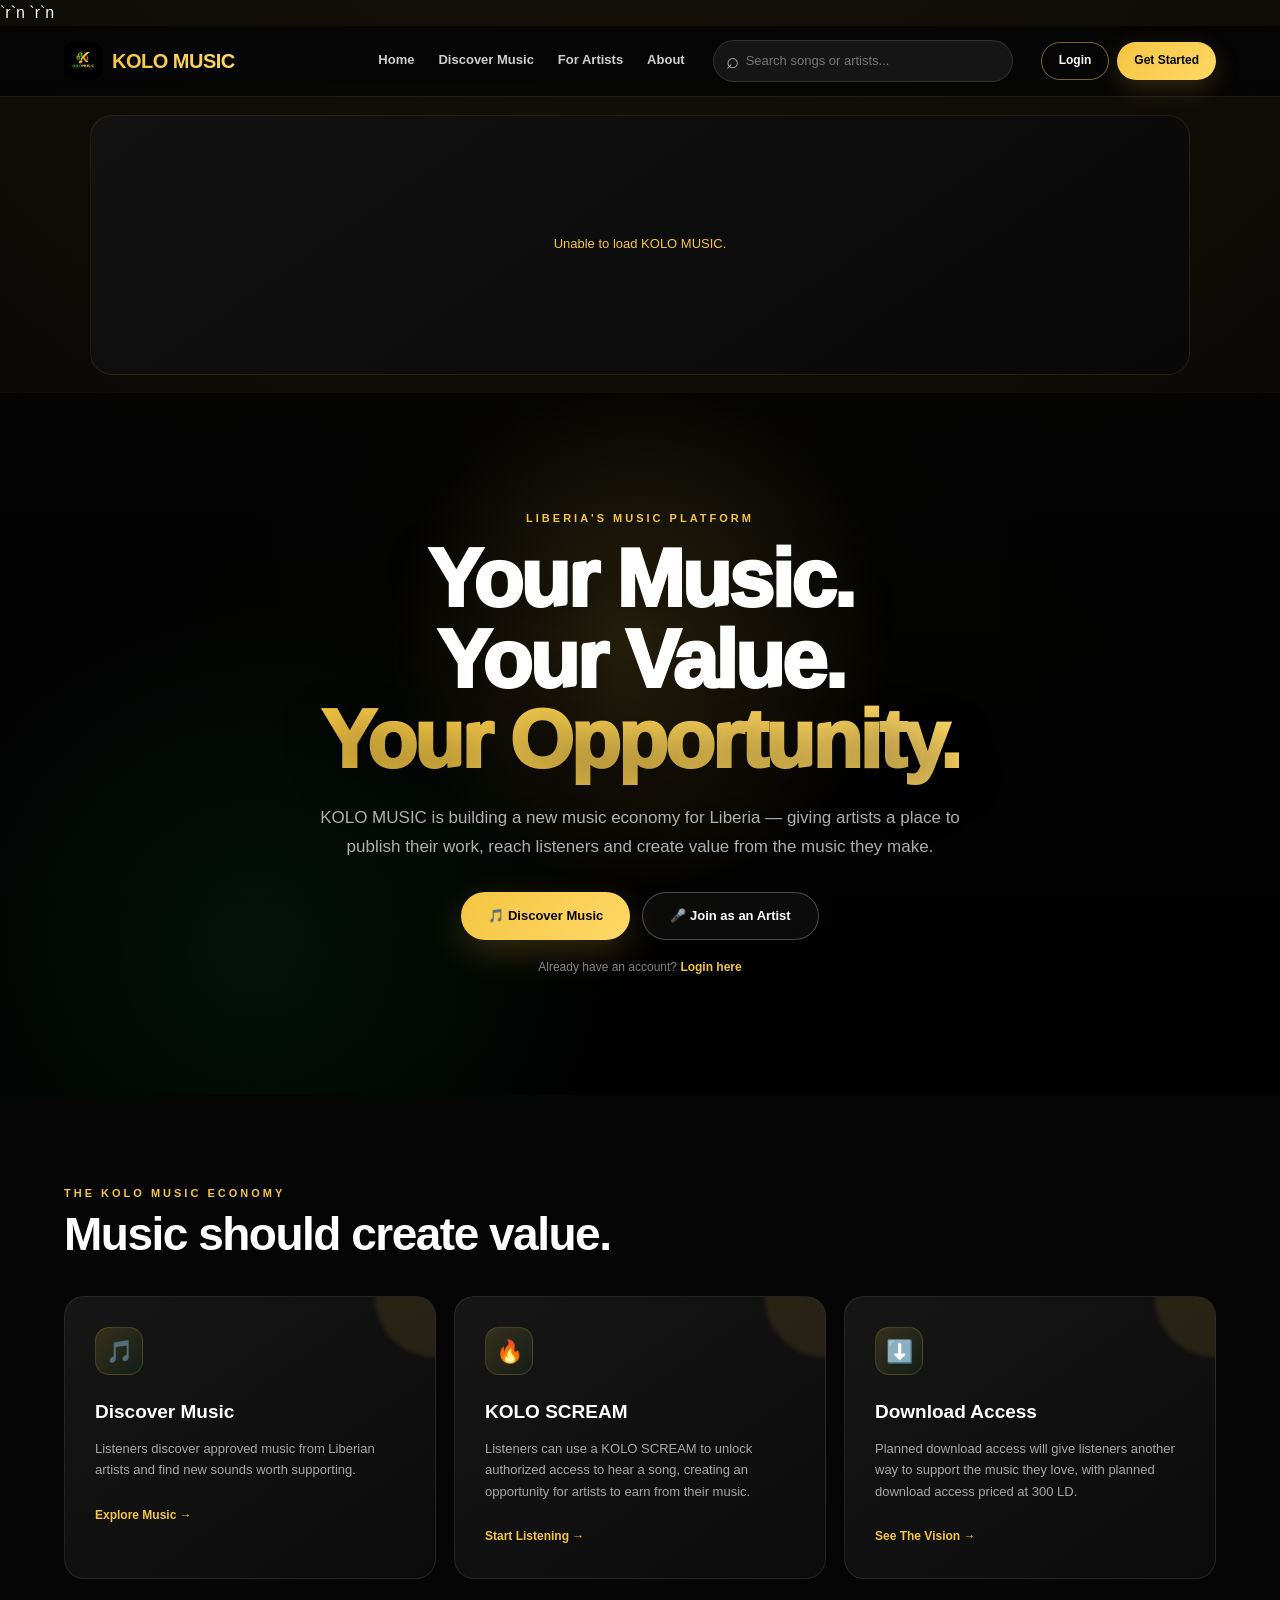
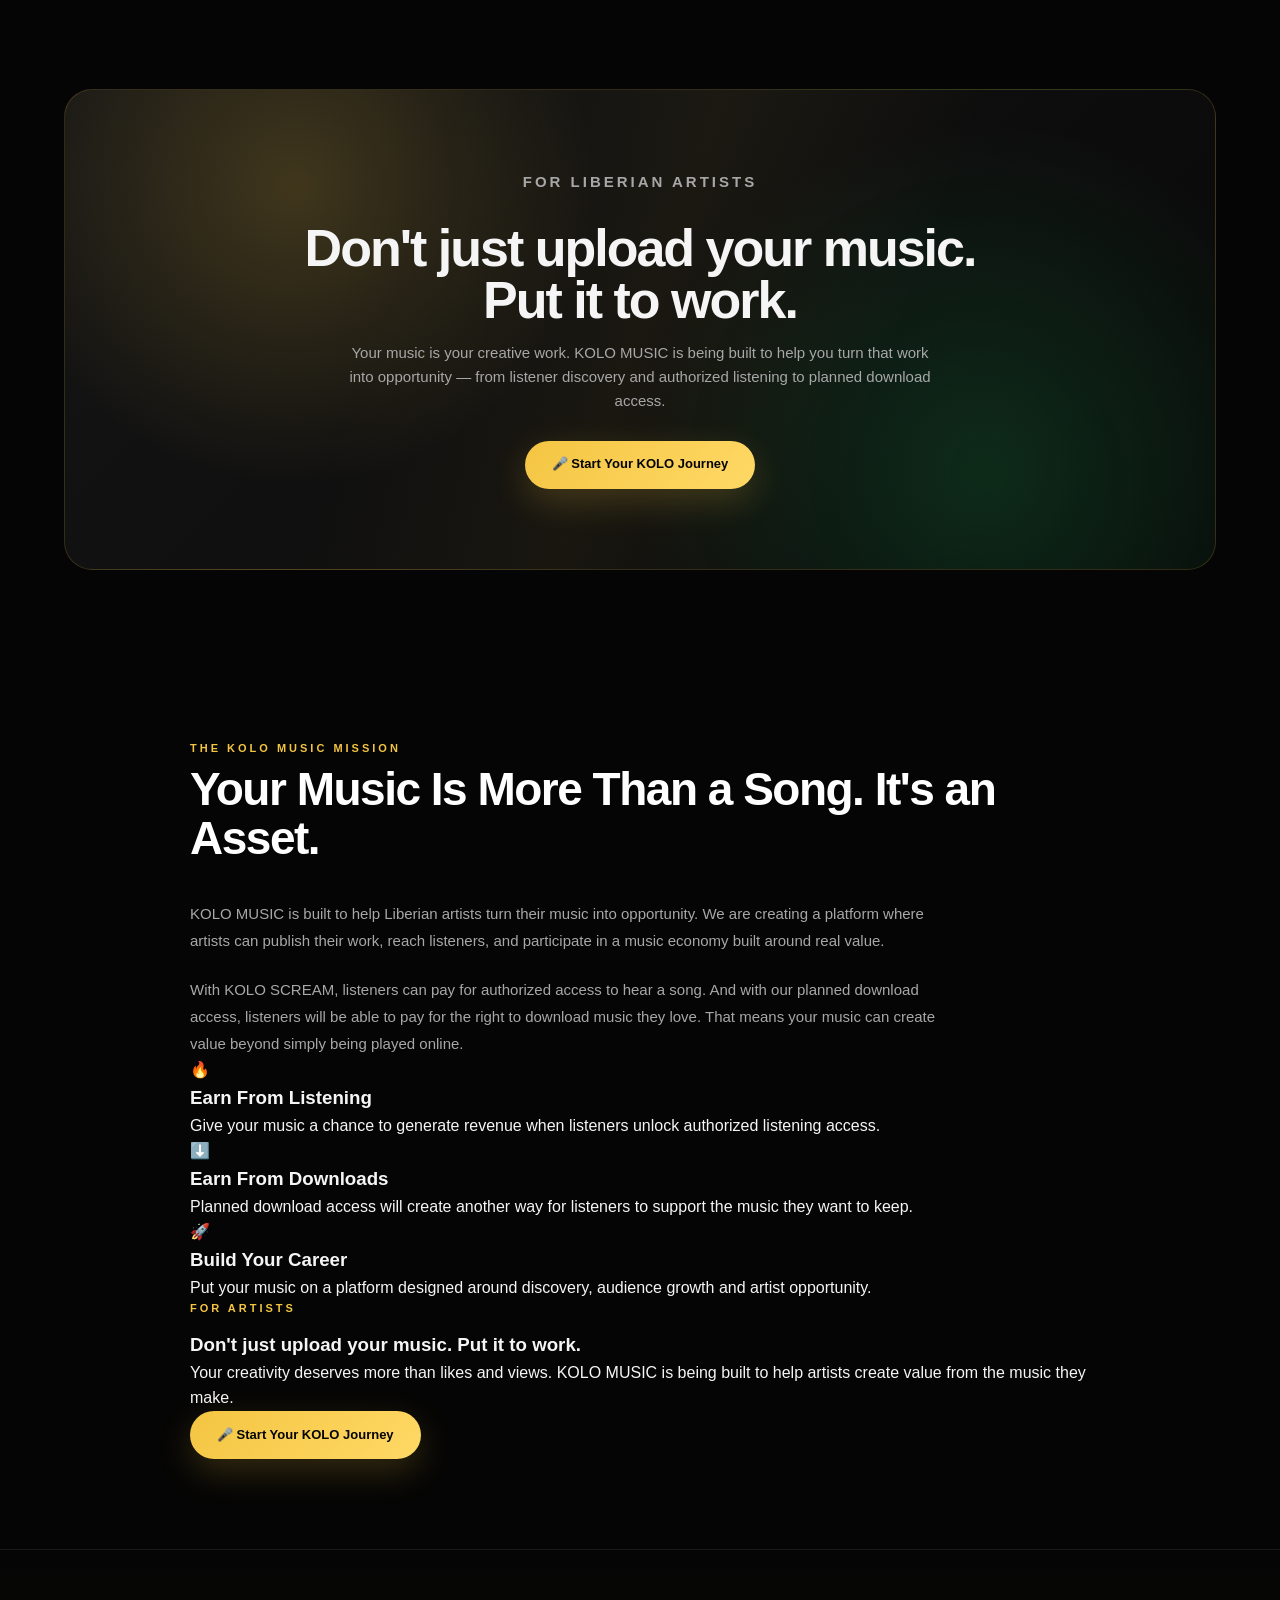
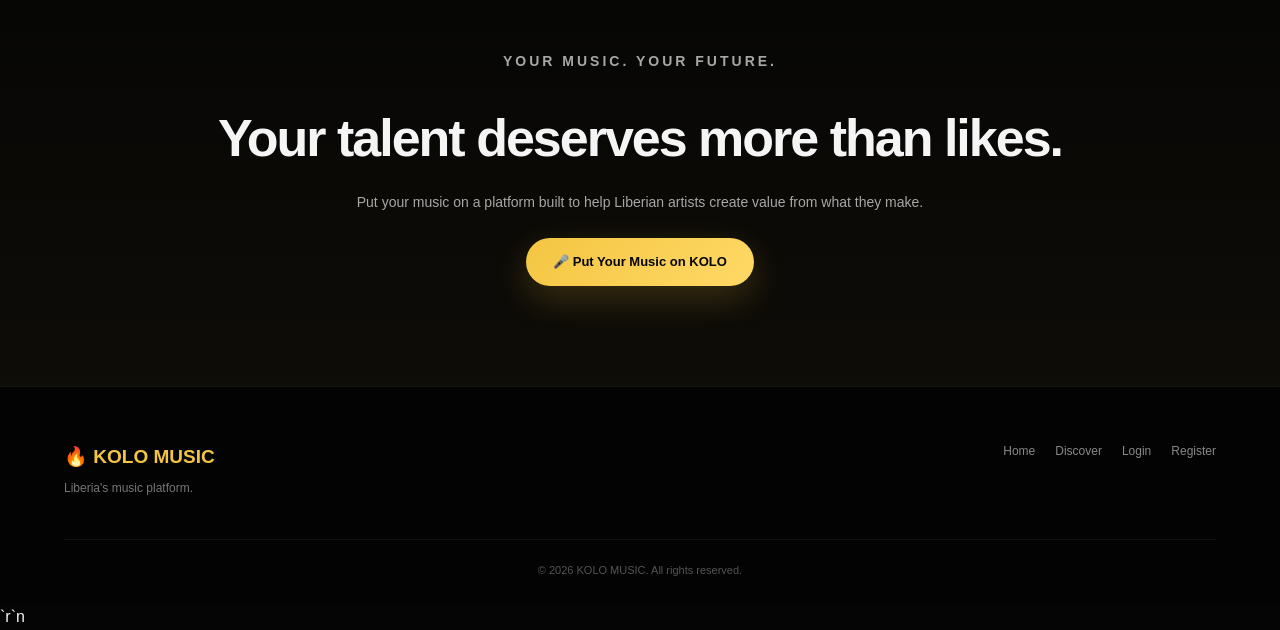
==== commit be3f6426: "Upgrade KOLO MUSIC platform, artist profiles, playback, notifications and financial system" ====
--- a/frontend/index.html
+++ b/frontend/index.html
@@ -90,105 +90,172 @@
 
     <main>
       <section class="hero">
-        <div class="hero-content">
-          <p class="dashboard-label">LIBERIA'S MUSIC PLATFORM</p>
-
-          <h1>
-            Your Music.
-            <br />
-            Your Artists.
-            <br />
-            <span>One Platform.</span>
-          </h1>
-
-          <p class="hero-description">
-            Discover music from Liberian artists, support their work, and
-            experience KOLO SCREAM — a simple way to unlock a song and listen.
-          </p>
-
-          <div class="hero-actions">
-            <a href="listener.html" class="primary-btn"> 🎵 Discover Music </a>
-
-            <a href="register.html" class="secondary-btn"> Get Started </a>
-          </div>
-
-          <p class="hero-login">
-            Already have an account?
-            <a href="login.html">Login here</a>
-          </p>
-        </div>
-      </section>
+  <div class="hero-content">
+
+    <p class="dashboard-label">
+      LIBERIA'S MUSIC PLATFORM
+    </p>
+
+    <h1>
+      Your Music.
+      <br />
+      Your Value.
+      <br />
+      <span>Your Opportunity.</span>
+    </h1>
+
+    <p class="hero-description">
+      KOLO MUSIC is building a new music economy for Liberia — giving
+      artists a place to publish their work, reach listeners and create
+      value from the music they make.
+    </p>
+
+    <div class="hero-actions">
+
+      <a href="listener.html" class="primary-btn">
+        🎵 Discover Music
+      </a>
+
+      <a href="register.html" class="secondary-btn">
+        🎤 Join as an Artist
+      </a>
+
+    </div>
+
+    <p class="hero-login">
+      Already have an account?
+      <a href="login.html">Login here</a>
+    </p>
+
+  </div>
+</section>
 
       <!-- ==========================================
          HOW KOLO MUSIC WORKS
     =========================================== -->
 
       <section class="features-section">
-        <div class="section-heading">
-          <div>
-            <p class="dashboard-label">HOW IT WORKS</p>
-
-            <h2>Music made simple.</h2>
-          </div>
-        </div>
-
-        <div class="feature-grid">
-          <article class="feature-card">
-            <div class="feature-icon">🎵</div>
-
-            <h3>Discover Music</h3>
-
-            <p>Explore approved songs from artists on KOLO MUSIC.</p>
-
-            <a href="listener.html"> Explore Music → </a>
-          </article>
-
-          <article class="feature-card">
-            <div class="feature-icon">🔥</div>
-
-            <h3>KOLO SCREAM</h3>
-
-            <p>
-              Use a KOLO SCREAM to unlock a song and receive one authorized
-              listening opportunity.
-            </p>
-
-            <a href="listener.html"> Start Listening → </a>
-          </article>
-
-          <article class="feature-card">
-            <div class="feature-icon">🎤</div>
-
-            <h3>For Artists</h3>
-
-            <p>
-              Upload your music, build your presence and earn from approved song
-              streams.
-            </p>
-
-            <a href="register.html"> Become an Artist → </a>
-          </article>
-        </div>
-      </section>
+
+  <div class="section-heading">
+
+    <div>
+
+      <p class="dashboard-label">
+        THE KOLO MUSIC ECONOMY
+      </p>
+
+      <h2>
+        Music should create value.
+      </h2>
+
+    </div>
+
+  </div>
+
+  <div class="feature-grid">
+
+    <article class="feature-card">
+
+      <div class="feature-icon">
+        🎵
+      </div>
+
+      <h3>
+        Discover Music
+      </h3>
+
+      <p>
+        Listeners discover approved music from Liberian artists and
+        find new sounds worth supporting.
+      </p>
+
+      <a href="listener.html">
+        Explore Music →
+      </a>
+
+    </article>
+
+
+    <article class="feature-card">
+
+      <div class="feature-icon">
+        🔥
+      </div>
+
+      <h3>
+        KOLO SCREAM
+      </h3>
+
+      <p>
+        Listeners can use a KOLO SCREAM to unlock authorized access
+        to hear a song, creating an opportunity for artists to earn
+        from their music.
+      </p>
+
+      <a href="listener.html">
+        Start Listening →
+      </a>
+
+    </article>
+
+
+    <article class="feature-card">
+
+      <div class="feature-icon">
+        ⬇️
+      </div>
+
+      <h3>
+        Download Access
+      </h3>
+
+      <p>
+        Planned download access will give listeners another way to
+        support the music they love, with planned download access
+        priced at 300 LD.
+      </p>
+
+      <a href="#about">
+        See The Vision →
+      </a>
+
+    </article>
+
+  </div>
+
+</section>
 
       <!-- ==========================================
          ARTISTS
     =========================================== -->
 
       <section id="artists" class="cta-section">
-        <div class="cta-content">
-          <p class="dashboard-label">FOR LIBERIAN ARTISTS</p>
-
-          <h2>Put your music on KOLO.</h2>
-
-          <p>
-            KOLO MUSIC gives local artists a platform to upload, share and earn
-            from their music.
-          </p>
-
-          <a href="register.html" class="primary-btn"> 🎤 Join as an Artist </a>
-        </div>
-      </section>
+
+  <div class="cta-content">
+
+    <p class="dashboard-label">
+      FOR LIBERIAN ARTISTS
+    </p>
+
+    <h2>
+      Don't just upload your music.
+      <br />
+      Put it to work.
+    </h2>
+
+    <p>
+      Your music is your creative work. KOLO MUSIC is being built to
+      help you turn that work into opportunity — from listener
+      discovery and authorized listening to planned download access.
+    </p>
+
+    <a href="register.html" class="primary-btn">
+      🎤 Start Your KOLO Journey
+    </a>
+
+  </div>
+
+</section>
 
       <!-- ==========================================
          ABOUT
@@ -197,17 +264,72 @@
       <section id="about" class="about-section">
         <div class="section-heading">
           <div>
-            <p class="dashboard-label">ABOUT KOLO MUSIC</p>
-
-            <h2>Built for Liberian music.</h2>
+            <p class="dashboard-label">THE KOLO MUSIC MISSION</p>
+
+            <h2>Your Music Is More Than a Song. It's an Asset.</h2>
           </div>
         </div>
 
         <p>
-          KOLO MUSIC is a local music platform designed to connect listeners and
-          artists in Liberia. Our goal is to make it easier for people to
-          discover local music while giving artists a platform to grow.
+          KOLO MUSIC is built to help Liberian artists turn their music into
+          opportunity. We are creating a platform where artists can publish
+          their work, reach listeners, and participate in a music economy built
+          around real value.
         </p>
+
+        <p>
+          With KOLO SCREAM, listeners can pay for authorized access to hear a
+          song. And with our planned download access, listeners will be able to
+          pay for the right to download music they love. That means your music
+          can create value beyond simply being played online.
+        </p>
+
+        <div class="about-value-grid">
+          <article class="about-value-card">
+            <span>🔥</span>
+            <h3>Earn From Listening</h3>
+            <p>
+              Give your music a chance to generate revenue when listeners unlock
+              authorized listening access.
+            </p>
+          </article>
+
+          <article class="about-value-card">
+            <span>⬇️</span>
+            <h3>Earn From Downloads</h3>
+            <p>
+              Planned download access will create another way for listeners to
+              support the music they want to keep.
+            </p>
+          </article>
+
+          <article class="about-value-card">
+            <span>🚀</span>
+            <h3>Build Your Career</h3>
+            <p>
+              Put your music on a platform designed around discovery, audience
+              growth and artist opportunity.
+            </p>
+          </article>
+        </div>
+
+        <div class="about-sales-message">
+          <p class="dashboard-label">FOR ARTISTS</p>
+
+          <h3>
+            Don't just upload your music.
+            <span>Put it to work.</span>
+          </h3>
+
+          <p>
+            Your creativity deserves more than likes and views. KOLO MUSIC is
+            being built to help artists create value from the music they make.
+          </p>
+
+          <a href="register.html" class="primary-btn">
+            🎤 Start Your KOLO Journey
+          </a>
+        </div>
       </section>
 
       <!-- ==========================================
@@ -215,12 +337,25 @@
     =========================================== -->
 
       <section class="final-cta">
-        <h2>Ready to discover KOLO MUSIC?</h2>
-
-        <p>Start exploring music today.</p>
-
-        <a href="listener.html" class="primary-btn"> 🎵 Discover Music </a>
-      </section>
+
+  <p class="dashboard-label">
+    YOUR MUSIC. YOUR FUTURE.
+  </p>
+
+  <h2>
+    Your talent deserves more than likes.
+  </h2>
+
+  <p>
+    Put your music on a platform built to help Liberian artists
+    create value from what they make.
+  </p>
+
+  <a href="register.html" class="primary-btn">
+    🎤 Put Your Music on KOLO
+  </a>
+
+</section>
     </main>
 
     <!-- ==========================================
@@ -262,3 +397,5 @@
 
 
 
+
+
--- a/frontend/css/style.css
+++ b/frontend/css/style.css
@@ -1,2069 +1,556 @@
-﻿/* ==========================================
-   KOLO MUSIC GLOBAL STYLE SYSTEM
-========================================== */
-
-/* RESET */
+﻿/* =========================================================
+   KOLO MUSIC — GLOBAL DESIGN SYSTEM
+   Brand: Gold + Black + Liberia Green
+========================================================= */
+
+:root {
+  --kolo-black: #050505;
+  --kolo-black-soft: #0b0b0b;
+  --kolo-card: #111111;
+  --kolo-card-soft: #171717;
+
+  --kolo-gold: #f4c542;
+  --kolo-gold-light: #ffd966;
+  --kolo-green: #168a45;
+  --kolo-green-light: #21b45b;
+
+  --kolo-white: #ffffff;
+  --kolo-text: #f5f5f5;
+  --kolo-muted: #a7a7a7;
+  --kolo-border: rgba(255, 255, 255, 0.09);
+
+  --kolo-radius: 20px;
+  --kolo-max: 1200px;
+}
+
+/* =========================================================
+   RESET
+========================================================= */
 
 * {
   margin: 0;
-
   padding: 0;
-
   box-sizing: border-box;
 }
 
 html {
   scroll-behavior: smooth;
+  background: var(--kolo-black);
 }
 
 body {
-  font-family: "Segoe UI", Arial, sans-serif;
-
-  background: #0b0b0b;
-
-  color: #ffffff;
-
+  font-family:
+    "Segoe UI",
+    Inter,
+    Arial,
+    sans-serif;
+
+  background:
+    radial-gradient(
+      circle at 50% -10%,
+      rgba(244, 197, 66, 0.08),
+      transparent 35%
+    ),
+    var(--kolo-black);
+
+  color: var(--kolo-text);
   line-height: 1.6;
+  overflow-x: hidden;
 }
 
 a {
+  color: inherit;
   text-decoration: none;
-
-  color: inherit;
+}
+
+button,
+input {
+  font-family: inherit;
 }
 
 button {
   border: none;
-
   cursor: pointer;
-
-  font-family: inherit;
-}
-
-/* ==========================================
-   COLOR VARIABLES
-========================================== */
-
-:root {
-  --primary: #c1121f;
-
-  --secondary: #111111;
-
-  --accent: #ffd166;
-
-  --background: #0b0b0b;
-
-  --card: #1b1b1b;
-
-  --text: #ffffff;
-
-  --muted: #aaaaaa;
-}
-
-/* ==========================================
-   NAVIGATION BAR
-========================================== */
+}
+
+/* =========================================================
+   GLOBAL SELECTION
+========================================================= */
+
+::selection {
+  background: var(--kolo-gold);
+  color: #000;
+}
+
+/* =========================================================
+   NAVBAR
+========================================================= */
 
 .navbar {
+  position: sticky;
+  top: 0;
+  z-index: 1000;
+
   width: 100%;
 
   display: flex;
-
-  justify-content: space-between;
-
   align-items: center;
-
-  padding: 20px 8%;
-
-  background: rgba(17, 17, 17, 0.95);
-
-  position: sticky;
-
-  top: 0;
-
-  z-index: 1000;
-
-  border-bottom: 1px solid rgba(255, 255, 255, 0.08);
-}
+  gap: 28px;
+
+  padding: 14px 5%;
+
+  background:
+    linear-gradient(
+      180deg,
+      rgba(5, 5, 5, 0.98),
+      rgba(5, 5, 5, 0.92)
+    );
+
+  backdrop-filter: blur(18px);
+  -webkit-backdrop-filter: blur(18px);
+
+  border-bottom: 1px solid var(--kolo-border);
+}
+
+/* =========================================================
+   LOGO
+========================================================= */
 
 .logo {
-  font-size: 24px;
-
-  font-weight: 800;
-
-  color: var(--accent);
-}
+  display: inline-flex;
+  align-items: center;
+  gap: 10px;
+
+  flex-shrink: 0;
+
+  color: var(--kolo-white);
+
+  font-size: 20px;
+  font-weight: 900;
+  letter-spacing: -0.5px;
+}
+
+.logo-image {
+  width: 38px;
+  height: 38px;
+
+  object-fit: contain;
+
+  border-radius: 10px;
+}
+
+.logo span {
+  background:
+    linear-gradient(
+      90deg,
+      var(--kolo-gold),
+      var(--kolo-gold-light)
+    );
+
+  -webkit-background-clip: text;
+  background-clip: text;
+
+  color: transparent;
+}
+
+/* =========================================================
+   NAV LINKS
+========================================================= */
 
 .nav-links {
   display: flex;
-
-  gap: 30px;
+  align-items: center;
+  gap: 24px;
+
+  margin-left: auto;
 }
 
 .nav-links a {
-  color: #ffffff;
-
-  font-size: 15px;
-
-  transition: 0.3s;
+  position: relative;
+
+  color: #cfcfcf;
+
+  font-size: 13px;
+  font-weight: 600;
+
+  transition:
+    color 0.25s ease,
+    transform 0.25s ease;
+}
+
+.nav-links a::after {
+  content: "";
+
+  position: absolute;
+
+  left: 0;
+  bottom: -7px;
+
+  width: 0;
+  height: 2px;
+
+  background: var(--kolo-gold);
+
+  transition: width 0.25s ease;
 }
 
 .nav-links a:hover {
-  color: var(--accent);
-}
+  color: var(--kolo-white);
+}
+
+.nav-links a:hover::after {
+  width: 100%;
+}
+
+/* =========================================================
+   NAV BUTTONS
+========================================================= */
 
 .nav-buttons {
   display: flex;
-
-  gap: 12px;
+  align-items: center;
+  gap: 8px;
+
+  flex-shrink: 0;
+}
+
+.login-btn,
+.register-btn {
+  display: inline-flex;
+  align-items: center;
+  justify-content: center;
+
+  min-height: 38px;
+
+  padding: 0 17px;
+
+  border-radius: 999px;
+
+  font-size: 12px;
+  font-weight: 800;
+
+  transition:
+    transform 0.2s ease,
+    background 0.2s ease,
+    border-color 0.2s ease;
 }
 
 .login-btn {
-  padding: 10px 22px;
+  color: var(--kolo-white);
+
+  border: 1px solid rgba(244, 197, 66, 0.5);
 
   background: transparent;
-
-  color: white;
-
-  border: 1px solid var(--primary);
-
-  border-radius: 30px;
+}
+
+.login-btn:hover {
+  background: rgba(244, 197, 66, 0.08);
+  border-color: var(--kolo-gold);
+  transform: translateY(-2px);
 }
 
 .register-btn {
-  padding: 10px 22px;
-
-  background: var(--primary);
-
-  color: white;
-
-  border-radius: 30px;
-}
-
-.login-btn:hover,
+  color: #050505;
+
+  background:
+    linear-gradient(
+      135deg,
+      var(--kolo-gold),
+      var(--kolo-gold-light)
+    );
+
+  box-shadow:
+    0 8px 24px rgba(244, 197, 66, 0.18);
+}
+
 .register-btn:hover {
   transform: translateY(-2px);
-
-  opacity: 0.85;
-}
-
-/* ==========================================
-   HERO SECTION
-========================================== */
+  box-shadow:
+    0 12px 30px rgba(244, 197, 66, 0.28);
+}
+
+/* =========================================================
+   HERO
+========================================================= */
 
 .hero {
-  min-height: 80vh;
-
-  display: flex;
-
-  align-items: center;
-
-  justify-content: center;
-
-  text-align: center;
-
-  padding: 60px 8%;
-
-  background:
-    linear-gradient(rgba(0, 0, 0, 0.75), rgba(0, 0, 0, 0.85)),
-    url("../asserts/images/music-bg.jpg");
-
-  background-size: cover;
-
-  background-position: center;
-}
-
-.hero-content {
-  max-width: 800px;
-}
-
-.hero h1 {
-  font-size: clamp(40px, 6vw, 70px);
-
-  font-weight: 900;
-
-  margin-bottom: 20px;
-
-  line-height: 1.1;
-}
-
-.hero p {
-  color: var(--muted);
-
-  font-size: 20px;
-
-  margin-bottom: 35px;
-}
-
-.hero-actions {
-  display: flex;
-
-  justify-content: center;
-
-  gap: 20px;
-
-  flex-wrap: wrap;
-}
-
-.primary-btn {
-  background: var(--primary);
-
-  color: white;
-
-  padding: 14px 35px;
-
-  border-radius: 40px;
-
-  font-size: 16px;
-
-  font-weight: 600;
-}
-
-.secondary-btn {
-  background: transparent;
-
-  color: white;
-
-  padding: 14px 35px;
-
-  border-radius: 40px;
-
-  border: 1px solid white;
-
-  font-size: 16px;
-
-  font-weight: 600;
-}
-
-.primary-btn:hover,
-.secondary-btn:hover {
-  transform: scale(1.05);
-
-  transition: 0.3s;
-}
-
-/* ==========================================
-   SEARCH SECTION
-========================================== */
-
-.search-section {
-  padding: 40px 8%;
-
-  display: flex;
-
-  justify-content: center;
-}
-
-.search-box {
-  width: 100%;
-
-  max-width: 600px;
-
-  display: flex;
-
-  background: var(--card);
-
-  border-radius: 50px;
-
-  overflow: hidden;
-
-  border: 1px solid rgba(255, 255, 255, 0.08);
-}
-
-.search-box input {
-  flex: 1;
-
-  padding: 18px 25px;
-
-  background: transparent;
-
-  border: none;
-
-  outline: none;
-
-  color: white;
-
-  font-size: 16px;
-}
-
-.search-box button {
-  width: 70px;
-
-  background: var(--primary);
-
-  color: white;
-
-  font-size: 20px;
-}
-
-/* ==========================================
-   MUSIC SECTIONS
-========================================== */
-
-.music-section,
-.artist-section {
-  padding: 60px 8%;
-}
-
-.music-section h2,
-.artist-section h2 {
-  font-size: 32px;
-
-  margin-bottom: 35px;
-}
-
-.music-grid {
-  display: grid;
-
-  grid-template-columns: repeat(auto-fit, minmax(220px, 1fr));
-
-  gap: 25px;
-}
-
-/* ==========================================
-   MUSIC CARD
-========================================== */
-
-.music-card {
-  background: var(--card);
-
-  border-radius: 18px;
-
-  overflow: hidden;
-
-  transition: 0.3s;
-
-  border: 1px solid rgba(255, 255, 255, 0.05);
-}
-
-.music-card:hover {
-  transform: translateY(-8px);
-
-  box-shadow: 0 10px 30px rgba(193, 18, 31, 0.25);
-}
-
-.music-card img {
-  width: 100%;
-
-  height: 230px;
-
-  object-fit: cover;
-}
-
-.music-info {
-  padding: 20px;
-}
-
-.music-info h3 {
-  font-size: 20px;
-
-  margin-bottom: 8px;
-}
-
-.music-info p {
-  color: var(--muted);
-
-  font-size: 14px;
-
-  margin-bottom: 8px;
-}
-
-.music-info button {
-  margin-top: 15px;
-
-  background: var(--primary);
-
-  color: white;
-
-  padding: 10px 25px;
-
-  border-radius: 30px;
-}
-
-/* ==========================================
-   ARTIST CARDS
-========================================== */
-
-.artist-grid {
-  display: grid;
-
-  grid-template-columns: repeat(auto-fit, minmax(220px, 1fr));
-
-  gap: 25px;
-}
-
-.artist-card {
-  background: var(--card);
-
-  padding: 30px;
-
-  text-align: center;
-
-  border-radius: 18px;
-
-  transition: 0.3s;
-}
-
-.artist-card:hover {
-  transform: translateY(-8px);
-}
-
-.artist-card h3 {
-  color: var(--accent);
-
-  margin-bottom: 10px;
-}
-
-.artist-card p {
-  color: var(--muted);
-}
-
-/* ==========================================
-   ARTIST CALL TO ACTION
-========================================== */
-
-.artist-banner {
-  margin: 40px 8%;
-
-  padding: 50px;
-
-  border-radius: 25px;
-
-  text-align: center;
-
-  background: linear-gradient(135deg, #c1121f, #700000);
-}
-
-.artist-banner h2 {
-  font-size: 35px;
-
-  margin-bottom: 15px;
-}
-
-.artist-banner p {
-  margin-bottom: 25px;
-}
-
-/* ==========================================
-   MUSIC PLAYER
-========================================== */
-
-.music-player {
-  position: fixed;
-
-  bottom: 0;
-
-  left: 0;
-
-  width: 100%;
-
-  background: #111;
-
-  padding: 15px 8%;
-
-  display: flex;
-
-  justify-content: space-between;
-
-  align-items: center;
-
-  border-top: 1px solid rgba(255, 255, 255, 0.1);
-}
-
-.player-controls {
-  display: flex;
-
-  gap: 15px;
-}
-
-.player-controls button {
-  background: var(--primary);
-
-  color: white;
-
-  width: 45px;
-
-  height: 45px;
-
-  border-radius: 50%;
-
-  font-size: 18px;
-}
-
-/* ==========================================
-   FOOTER
-========================================== */
-
-.footer {
-  background: #050505;
-
-  padding: 60px 8% 25px;
-
-  margin-top: 50px;
-}
-
-.footer-content {
-  display: grid;
-
-  grid-template-columns: repeat(auto-fit, minmax(200px, 1fr));
-
-  gap: 40px;
-}
-
-.footer h3 {
-  color: var(--accent);
-
-  font-size: 25px;
-
-  margin-bottom: 15px;
-}
-
-.footer h4 {
-  margin-bottom: 15px;
-}
-
-.footer p {
-  color: var(--muted);
-}
-
-.footer-links {
-  display: flex;
-
-  flex-direction: column;
-
-  gap: 10px;
-}
-
-.footer-links a {
-  color: #bbb;
-
-  transition: 0.3s;
-}
-
-.footer-links a:hover {
-  color: var(--accent);
-}
-
-.footer-bottom {
-  margin-top: 40px;
-
-  padding-top: 20px;
-
-  text-align: center;
-
-  border-top: 1px solid rgba(255, 255, 255, 0.08);
-}
-
-/* ==========================================
-   MOBILE RESPONSIVE DESIGN
-========================================== */
-
-@media (max-width: 900px) {
-  .navbar {
-    flex-direction: column;
-
-    gap: 20px;
-
-    padding: 20px;
-  }
-
-  .nav-links {
-    flex-wrap: wrap;
-
-    justify-content: center;
-
-    gap: 15px;
-  }
-
-  .nav-buttons {
-    justify-content: center;
-  }
-
-  .hero {
-    min-height: 70vh;
-
-    padding: 40px 5%;
-  }
-
-  .hero p {
-    font-size: 16px;
-  }
-
-  .music-section,
-  .artist-section {
-    padding: 40px 5%;
-  }
-}
-
-@media (max-width: 600px) {
-  .logo {
-    font-size: 20px;
-  }
-
-  .hero h1 {
-    font-size: 38px;
-  }
-
-  .hero-actions {
-    flex-direction: column;
-  }
-
-  .primary-btn,
-  .secondary-btn {
-    width: 100%;
-  }
-
-  .music-card img {
-    height: 200px;
-  }
-
-  .music-player {
-    padding: 15px;
-
-    flex-direction: column;
-
-    gap: 15px;
-  }
-}
-
-/* ==========================================
-   ANIMATION EFFECTS
-========================================== */
-
-.music-card,
-.artist-card,
-.primary-btn,
-.secondary-btn {
-  transition:
-    transform 0.3s ease,
-    box-shadow 0.3s ease;
-}
-
-.music-card:hover,
-.artist-card:hover {
-  animation: cardFloat 0.4s ease;
-}
-
-@keyframes cardFloat {
-  0% {
-    transform: translateY(0);
-  }
-
-  100% {
-    transform: translateY(-8px);
-  }
-}
-
-/* ==========================================
-   KOLO MUSIC Ã¢â‚¬â€ LISTENER DASHBOARD
-========================================== */
-
-/* ==========================================
-   DASHBOARD CONTAINER
-========================================== */
-
-.listener-dashboard {
-  width: 100%;
-
-  max-width: 1400px;
-
-  margin: 0 auto;
-
-  padding: 50px 8% 120px;
-}
-
-/* ==========================================
-   DASHBOARD HEADER
-========================================== */
-
-.dashboard-header {
-  display: flex;
-
-  justify-content: space-between;
-
-  align-items: center;
-
-  margin-bottom: 40px;
-
-  padding: 40px;
-
-  border-radius: 24px;
-
-  background: linear-gradient(
-    135deg,
-    rgba(193, 18, 31, 0.22),
-    rgba(17, 17, 17, 0.95)
-  );
-
-  border: 1px solid rgba(255, 255, 255, 0.08);
-}
-
-.dashboard-label {
-  color: var(--accent);
-
-  font-size: 12px;
-
-  font-weight: 800;
-
-  letter-spacing: 2px;
-
-  text-transform: uppercase;
-
-  margin-bottom: 8px;
-}
-
-.dashboard-header h1 {
-  font-size: clamp(30px, 5vw, 48px);
-
-  line-height: 1.15;
-
-  margin-bottom: 10px;
-}
-
-.dashboard-header p {
-  color: var(--muted);
-}
-
-/* ==========================================
-   DASHBOARD STATISTICS
-========================================== */
-
-.dashboard-stats {
-  display: grid;
-
-  grid-template-columns: repeat(3, 1fr);
-
-  gap: 20px;
-
-  margin-bottom: 55px;
-}
-
-.stat-card {
-  display: flex;
-
-  align-items: center;
-
-  gap: 18px;
-
-  padding: 25px;
-
-  background: var(--card);
-
-  border-radius: 18px;
-
-  border: 1px solid rgba(255, 255, 255, 0.06);
-
-  transition: 0.3s ease;
-}
-
-.stat-card:hover {
-  transform: translateY(-5px);
-
-  border-color: rgba(193, 18, 31, 0.45);
-
-  box-shadow: 0 10px 30px rgba(0, 0, 0, 0.35);
-}
-
-.stat-icon {
-  width: 55px;
-
-  height: 55px;
-
-  display: flex;
-
-  align-items: center;
-
-  justify-content: center;
-
-  background: rgba(193, 18, 31, 0.15);
-
-  border-radius: 15px;
-
-  font-size: 25px;
-}
-
-.stat-card strong {
-  display: block;
-
-  font-size: 28px;
-
-  color: #ffffff;
-}
-
-.stat-card p {
-  color: var(--muted);
-
-  font-size: 13px;
-}
-
-/* ==========================================
-   SECTION HEADING
-========================================== */
-
-.section-heading {
-  display: flex;
-
-  justify-content: space-between;
-
-  align-items: flex-end;
-
-  gap: 20px;
-
-  margin-bottom: 25px;
-}
-
-.section-heading h2 {
-  margin: 0;
-
-  font-size: 34px;
-}
-
-/* ==========================================
-   LIBRARY MESSAGE
-========================================== */
-
-.library-message {
-  color: var(--muted);
-
-  margin-bottom: 25px;
-
-  font-size: 14px;
-}
-
-/* ==========================================
-   LISTENER MUSIC CARD
-========================================== */
-
-.listener-dashboard .music-card {
   position: relative;
-}
-
-.listener-dashboard .music-card img {
-  aspect-ratio: 1 / 1;
-
-  height: auto;
-}
-
-.listener-dashboard .music-card .music-info {
-  padding: 20px;
-}
-
-.listener-dashboard .music-card h3 {
-  white-space: nowrap;
-
-  overflow: hidden;
-
-  text-overflow: ellipsis;
-}
-
-.song-status {
-  font-size: 13px !important;
-}
-
-.play-song-btn {
-  width: 100%;
-
-  padding: 12px 20px !important;
-
-  font-weight: 700;
-
-  transition: 0.3s ease;
-}
-
-.play-song-btn:hover {
-  transform: translateY(-2px);
-}
-
-.play-song-btn:disabled {
-  background: #333 !important;
-
-  color: #777 !important;
-
-  cursor: not-allowed;
-
-  transform: none;
-}
-
-/* ==========================================
-   LISTENER MUSIC PLAYER
-========================================== */
-
-.listener-player {
-  position: fixed;
-
-  left: 0;
-
-  right: 0;
-
-  bottom: 0;
-
-  z-index: 1500;
-
-  min-height: 82px;
-
-  padding: 12px 8%;
-
-  display: flex;
-
-  align-items: center;
-
-  justify-content: space-between;
-
-  gap: 25px;
-
-  background: rgba(17, 17, 17, 0.97);
-  -webkit-backdrop-filter: blur(20px);
-  backdrop-filter: blur(12px);
-
-  border-top: 1px solid rgba(255, 255, 255, 0.1);
-
-  box-shadow: 0 -10px 35px rgba(0, 0, 0, 0.4);
-}
-
-.player-song-info {
-  display: flex;
-
-  align-items: center;
-
-  gap: 15px;
-
-  min-width: 0;
-}
-
-.player-song-info img {
-  width: 55px;
-
-  height: 55px;
-
-  border-radius: 10px;
-
-  object-fit: cover;
-
-  background: #222;
-}
-
-.player-song-info span {
-  display: block;
-
-  color: var(--accent);
-
-  font-size: 9px;
-
-  font-weight: 800;
-
-  letter-spacing: 1.5px;
-}
-
-.player-song-info strong {
-  display: block;
-
-  font-size: 16px;
-
-  margin-top: 2px;
-}
-
-.player-song-info p {
-  color: var(--muted);
-
-  font-size: 12px;
-}
-
-.listener-player audio {
-  width: min(450px, 45%);
-}
-
-/* ==========================================
-   SCREAM NOTICE
-========================================== */
-
-.stream-notice {
-  margin-top: 45px;
-
-  padding: 25px 30px;
-
-  display: flex;
-
-  justify-content: space-between;
-
-  align-items: center;
-
-  gap: 20px;
-
-  background: linear-gradient(
-    135deg,
-    rgba(193, 18, 31, 0.18),
-    rgba(27, 27, 27, 0.9)
-  );
-
-  border: 1px solid rgba(193, 18, 31, 0.25);
-
-  border-radius: 18px;
-}
-
-.stream-notice strong {
-  color: var(--accent);
-
-  font-size: 18px;
-}
-
-.stream-notice p {
-  color: var(--muted);
-
-  font-size: 13px;
-
-  margin-top: 5px;
-}
-
-.stream-notice > span {
-  color: #ffffff;
-
-  font-size: 24px;
-
-  font-weight: 900;
-
-  white-space: nowrap;
-}
-
-/* ==========================================
-   LISTENER DASHBOARD MOBILE
-========================================== */
-
-@media (max-width: 900px) {
-  .listener-dashboard {
-    padding: 35px 5% 150px;
-  }
-
-  .dashboard-header {
-    padding: 30px;
-  }
-
-  .dashboard-stats {
-    grid-template-columns: repeat(2, 1fr);
-  }
-
-  .listener-player {
-    padding: 10px 5%;
-  }
-
-  .listener-player audio {
-    width: 45%;
-  }
-}
-
-/* ==========================================
-   SMALL PHONE
-========================================== */
-
-@media (max-width: 600px) {
-  .listener-dashboard {
-    padding: 25px 5% 170px;
-  }
-
-  .dashboard-header {
-    padding: 25px;
-  }
-
-  .dashboard-header h1 {
-    font-size: 30px;
-  }
-
-  .dashboard-stats {
-    grid-template-columns: 1fr;
-
-    gap: 12px;
-  }
-
-  .section-heading {
-    align-items: flex-start;
-
-    flex-direction: column;
-  }
-
-  .section-heading .secondary-btn {
-    width: 100%;
-
-    text-align: center;
-  }
-
-  .stream-notice {
-    flex-direction: column;
-
-    align-items: flex-start;
-  }
-
-  .listener-player {
-    flex-direction: column;
-
-    align-items: stretch;
-
-    gap: 8px;
-
-    padding: 10px 5%;
-  }
-
-  .player-song-info {
-    width: 100%;
-  }
-
-  .listener-player audio {
-    width: 100%;
-  }
-}
-
-/* ==========================================
-   SCREAM PAYMENT MODAL
-========================================== */
-
-.scream-modal {
-  position: fixed;
-
-  inset: 0;
-
-  z-index: 3000;
-
-  display: flex;
-
-  align-items: center;
-
-  justify-content: center;
-
-  padding: 20px;
-
-  background: rgba(0, 0, 0, 0.82);
-
-  -webkit-backdrop-filter: blur(8px);
-  backdrop-filter: blur(8px);
-}
-
-.scream-modal-content {
-  position: relative;
-
-  width: min(100%, 500px);
-
-  max-height: 90vh;
-
-  overflow-y: auto;
-
-  padding: 28px;
-
-  background: #1b1b1b;
-
-  border: 1px solid rgba(255, 255, 255, 0.08);
-
-  border-radius: 22px;
-
-  box-shadow: 0 25px 80px rgba(0, 0, 0, 0.6);
-}
-
-.close-modal {
-  position: absolute;
-
-  top: 15px;
-
-  right: 18px;
-
-  width: 35px;
-
-  height: 35px;
-
-  border-radius: 50%;
-
-  background: #333;
-
-  color: white;
-
-  font-size: 24px;
-}
-
-.close-modal:hover {
-  background: var(--primary);
-}
-
-.scream-modal-content h2 {
-  margin-top: 8px;
-
-  font-size: 28px;
-}
-
-.scream-modal-content > p:not(.dashboard-label) {
-  color: var(--muted);
-}
-
-.scream-price {
-  margin: 25px 0;
-
-  padding: 18px;
-
-  text-align: center;
-
-  background: rgba(193, 18, 31, 0.12);
-
-  border: 1px solid rgba(193, 18, 31, 0.3);
-
-  border-radius: 15px;
-
-  color: var(--accent);
-
-  font-size: 30px;
-
-  font-weight: 900;
-}
-
-.scream-modal-content label {
-  display: block;
-
-  margin-top: 18px;
-
-  margin-bottom: 8px;
-
-  font-size: 13px;
-
-  font-weight: 700;
-}
-
-.scream-modal-content input[type="text"],
-.scream-modal-content input[type="tel"],
-.scream-modal-content select {
-  width: 100%;
-
-  height: 48px;
-
-  padding: 0 14px;
-
-  background: #111;
-
-  color: #fff;
-
-  border: 1px solid rgba(255, 255, 255, 0.12);
-
-  border-radius: 10px;
-
-  outline: none;
-
-  font-size: 15px;
-
-  box-sizing: border-box;
-}
-
-.scream-modal-content input[type="text"]:focus,
-.scream-modal-content input[type="tel"]:focus,
-.scream-modal-content select:focus {
-  border-color: var(--primary);
-
-  box-shadow: 0 0 0 2px rgba(193, 18, 31, 0.15);
-}
-
-.scream-modal-content input[type="file"] {
-  width: 100%;
-
-  min-height: 56px;
-
-  padding: 15px;
-
-  background: linear-gradient(
-    135deg,
-    rgba(255, 255, 255, 0.04),
-    rgba(255, 255, 255, 0.02)
-  );
-
-  color: #fff;
-
-  border: 1px dashed rgba(255, 255, 255, 0.28);
-
-  border-radius: 12px;
-
-  box-sizing: border-box;
-
-  cursor: pointer;
-
-  font-size: 14px;
-
-  transition:
-    border-color 0.2s ease,
-    background 0.2s ease,
-    box-shadow 0.2s ease;
-}
-
-.scream-modal-content input[type="file"]:hover {
-  border-color: var(--primary);
-
-  background: rgba(193, 18, 31, 0.06);
-}
-
-.scream-modal-content input[type="file"]:focus {
-  outline: none;
-
-  border-color: var(--primary);
-
-  box-shadow: 0 0 0 2px rgba(193, 18, 31, 0.15);
-}
-
-.scream-modal-content input[type="file"]::file-selector-button {
-  margin-right: 12px;
-
-  padding: 9px 14px;
-
-  background: var(--primary);
-
-  color: #fff;
-
-  border: none;
-
-  border-radius: 8px;
-
-  font-weight: 600;
-
-  cursor: pointer;
-
-  transition: opacity 0.2s ease;
-}
-
-.scream-modal-content input[type="file"]::file-selector-button:hover {
-  opacity: 0.85;
-}
-
-.scream-modal-content select {
-  cursor: pointer;
-}
-
-#submitScreamPayment {
-  width: 100%;
-
-  margin-top: 25px;
-}
-
-.payment-proof-help {
-  display: block;
-
-  margin-top: 8px;
-
-  color: rgba(255, 255, 255, 0.55);
-
-  font-size: 12px;
-
-  line-height: 1.5;
-}
-
-.payment-message {
-  margin-top: 15px;
-
-  text-align: center;
-
-  font-size: 14px;
-}
-
-/* ==========================================
-KOLO MUSIC ADMIN DASHBOARD
-========================================== */
-
-/* ==========================================
-ADMIN PAGE
-========================================== */
-
-.admin-page {
-  min-height: 100vh;
-  background: #f5f7fb;
-}
-
-/* ==========================================
-ADMIN HEADER
-========================================== */
-
-.admin-header {
-  background: #111827;
-  color: white;
-
-  padding: 18px 25px;
-
-  display: flex;
-  justify-content: space-between;
-  align-items: center;
-
-  gap: 20px;
-
-  position: sticky;
-  top: 0;
-
-  z-index: 1000;
-}
-
-.admin-logo {
-  font-size: 22px;
-  font-weight: 800;
-}
-
-.admin-user-area {
+
+  min-height: 78vh;
+
   display: flex;
   align-items: center;
-  gap: 15px;
-}
-
-.admin-user-name {
-  font-weight: 600;
-}
-
-/* ==========================================
-LOGOUT BUTTON
-========================================== */
-
-.admin-logout {
-  border: none;
-
-  background: #dc2626;
-
-  color: white;
-
-  padding: 9px 16px;
-
-  border-radius: 7px;
-
-  cursor: pointer;
-
-  font-weight: 600;
-
-  transition: 0.2s ease;
-}
-
-.admin-logout:hover {
-  opacity: 0.85;
-}
-
-/* ==========================================
-MAIN CONTAINER
-========================================== */
-
-.admin-container {
-  width: min(1200px, 92%);
-
-  margin: 0 auto;
-
-  padding: 35px 0 60px;
-}
-
-/* ==========================================
-TITLE
-========================================== */
-
-.admin-title {
-  margin-bottom: 25px;
-}
-
-.admin-title h1 {
-  margin: 0 0 8px;
-
-  font-size: 30px;
-
-  color: #111827;
-}
-
-.admin-title p {
-  margin: 0;
-
-  color: #6b7280;
-}
-
-/* ==========================================
-ADMIN MESSAGE
-========================================== */
-
-#adminMessage {
-  display: none;
-
-  padding: 12px 15px;
-
-  margin-bottom: 20px;
-
-  border-radius: 7px;
-
-  font-weight: 600;
-}
-
-/* ==========================================
-STATISTICS
-========================================== */
-
-.admin-stats {
-  display: grid;
-
-  grid-template-columns: repeat(4, 1fr);
-
-  gap: 18px;
-
-  margin-bottom: 35px;
-}
-
-.admin-stat-card {
-  background: white;
-
-  border-radius: 12px;
-
-  padding: 22px;
-
-  box-shadow: 0 4px 15px rgba(0, 0, 0, 0.06);
-
-  border-left: 5px solid #111827;
-}
-
-.admin-stat-card h3 {
-  margin: 0 0 10px;
-
-  font-size: 14px;
-
-  color: #6b7280;
-
-  text-transform: uppercase;
-
-  letter-spacing: 0.5px;
-}
-
-.admin-stat-card strong {
-  display: block;
-
-  font-size: 30px;
-
-  color: #111827;
-}
-
-/* ==========================================
-ADMIN SECTION
-========================================== */
-
-.admin-section {
-  background: white;
-
-  border-radius: 12px;
-
-  padding: 25px;
-
-  margin-bottom: 25px;
-
-  box-shadow: 0 4px 15px rgba(0, 0, 0, 0.05);
-}
-
-.admin-section-header {
-  display: flex;
-
-  justify-content: space-between;
-
-  align-items: center;
-
-  gap: 15px;
-
-  margin-bottom: 20px;
-}
-
-.admin-section-header h2 {
-  margin: 0;
-
-  color: #111827;
-
-  font-size: 21px;
-}
-
-/* ==========================================
-REFRESH BUTTON
-========================================== */
-
-.refresh-btn {
-  border: none;
-
-  background: #111827;
-
-  color: white;
-
-  padding: 9px 15px;
-
-  border-radius: 7px;
-
-  cursor: pointer;
-
-  font-weight: 600;
-
-  transition: 0.2s ease;
-}
-
-.refresh-btn:hover {
-  opacity: 0.85;
-}
-
-/* ==========================================
-TABLE WRAPPER
-========================================== */
-
-.admin-table-wrapper {
-  width: 100%;
-
-  overflow-x: auto;
-}
-
-/* ==========================================
-ADMIN TABLE
-========================================== */
-
-.admin-table {
-  width: 100%;
-
-  border-collapse: collapse;
-
-  min-width: 700px;
-}
-
-.admin-table th,
-.admin-table td {
-  padding: 13px 12px;
-
-  text-align: left;
-
-  border-bottom: 1px solid #e5e7eb;
-}
-
-.admin-table th {
-  background: #f9fafb;
-
-  color: #374151;
-
-  font-size: 14px;
-}
-
-.admin-table td {
-  color: #4b5563;
-
-  font-size: 14px;
-}
-
-/* ==========================================
-STATUS BADGES
-========================================== */
-
-.status {
-  display: inline-block;
-
-  padding: 5px 10px;
-
-  border-radius: 20px;
-
-  font-size: 12px;
-
-  font-weight: 700;
-}
-
-.status-pending {
-  background: #fff3cd;
-
-  color: #856404;
-}
-
-.status-approved {
-  background: #d1fae5;
-
-  color: #065f46;
-}
-
-.status-rejected {
-  background: #fee2e2;
-
-  color: #991b1b;
-}
-
-/* ==========================================
-ACTION BUTTONS
-========================================== */
-
-.action-btn {
-  border: none;
-
-  padding: 7px 11px;
-
-  border-radius: 6px;
-
-  cursor: pointer;
-
-  font-size: 12px;
-
-  font-weight: 600;
-
-  margin-right: 5px;
-
-  transition: 0.2s ease;
-}
-
-.approve-btn {
-  background: #16a34a;
-
-  color: white;
-}
-
-.reject-btn {
-  background: #dc2626;
-
-  color: white;
-}
-
-.view-btn {
-  background: #2563eb;
-
-  color: white;
-}
-
-.action-btn:hover {
-  opacity: 0.85;
-}
-
-/* ==========================================
-EMPTY TABLE
-========================================== */
-
-.admin-empty {
-  padding: 30px !important;
-
-  text-align: center !important;
-
-  color: #6b7280 !important;
-}
-
-/* ==========================================
-ADMIN RESPONSIVE
-========================================== */
-
-@media (max-width: 900px) {
-  .admin-stats {
-    grid-template-columns: repeat(2, 1fr);
-  }
-}
-
-@media (max-width: 600px) {
-  .admin-header {
-    flex-direction: column;
-
-    align-items: flex-start;
-  }
-
-  .admin-user-area {
-    width: 100%;
-
-    justify-content: space-between;
-  }
-
-  .admin-stats {
-    grid-template-columns: 1fr;
-  }
-
-  .admin-container {
-    width: 94%;
-  }
-
-  .admin-section {
-    padding: 18px;
-  }
-
-  .admin-section-header {
-    flex-direction: column;
-
-    align-items: flex-start;
-  }
-}
-
-/* ==========================================
-   KOLO MUSIC LISTENER MOBILE NAVIGATION FIX
-========================================== */
-
-@media (max-width: 600px) {
-
-  body {
-    overflow-x: hidden;
-  }
-
-  .navbar {
-    position: sticky;
-    top: 0;
-    z-index: 1000;
-
-    display: grid;
-    grid-template-columns: 1fr auto;
-    grid-template-areas:
-      "logo button"
-      "links links";
-
-    gap: 12px;
-
-    padding: 14px 16px;
-
-    width: 100%;
-    box-sizing: border-box;
-  }
-
-  .navbar .logo {
-    grid-area: logo;
-
-    font-size: 20px;
-
-    white-space: nowrap;
-  }
-
-  .navbar .nav-buttons {
-    grid-area: button;
-
-    justify-content: flex-end;
-  }
-
-  .navbar .login-btn {
-    padding: 8px 15px;
-
-    font-size: 13px;
-
-    white-space: nowrap;
-  }
-
-  .navbar .nav-links {
-    grid-area: links;
-
-    display: flex;
-
-    width: 100%;
-
-    justify-content: space-between;
-
-    gap: 8px;
-
-    padding-top: 4px;
-  }
-
-  .navbar .nav-links a {
-    flex: 1;
-
-    text-align: center;
-
-    padding: 9px 6px;
-
-    border-radius: 8px;
-
-    background: rgba(255, 255, 255, 0.04);
-
-    font-size: 13px;
-  }
-
-  .listener-dashboard {
-    padding-top: 25px;
-  }
-
-  .listener-dashboard .music-grid {
-    grid-template-columns: 1fr;
-  }
-
-  .listener-dashboard .music-card {
-    width: 100%;
-  }
-
-  .listener-dashboard .music-card img {
-    display: block;
-
-    width: 100%;
-
-    aspect-ratio: 1 / 1;
-
-    height: auto;
-
-    object-fit: cover;
-
-    background: #222;
-  }
-}
-
-
-
-/* =========================================================
-   KOLO MUSIC â€” HOMEPAGE V1
-   Official Public Landing Page
-   ========================================================= */
-
-/* =========================================================
-   HOMEPAGE GLOBAL
-   ========================================================= */
-
-main {
-  width: 100%;
-}
-
-.hero,
-.features-section,
-.cta-section,
-.about-section,
-.final-cta {
-  width: 100%;
-}
-
-.hero {
-  position: relative;
-  min-height: 88vh;
-  padding: 110px 8%;
+  justify-content: center;
+
+  padding: 100px 5%;
+
+  text-align: center;
+
   overflow: hidden;
-}
-
-.hero::after {
+
+  background:
+    linear-gradient(
+      180deg,
+      rgba(0, 0, 0, 0.40),
+      rgba(0, 0, 0, 0.82)
+    ),
+    linear-gradient(
+      90deg,
+      rgba(5, 5, 5, 0.92),
+      rgba(5, 5, 5, 0.55),
+      rgba(5, 5, 5, 0.92)
+    ),
+    url("../asserts/images/music-bg.jpg");
+
+  background-size: cover;
+  background-position: center;
+}
+
+.hero::before {
   content: "";
+
   position: absolute;
-  width: 500px;
-  height: 500px;
-  right: -180px;
-  bottom: -220px;
-  background: rgba(193, 18, 31, 0.18);
-  border-radius: 50%;
-  filter: blur(80px);
+  inset: 0;
+
+  background:
+    radial-gradient(
+      circle at 50% 35%,
+      rgba(244, 197, 66, 0.16),
+      transparent 32%
+    ),
+    radial-gradient(
+      circle at 20% 80%,
+      rgba(22, 138, 69, 0.12),
+      transparent 30%
+    );
+
   pointer-events: none;
 }
 
 .hero-content {
   position: relative;
   z-index: 2;
+
+  width: 100%;
   max-width: 900px;
-  margin: 0 auto;
+
+  animation: heroFade 0.8s ease both;
 }
 
 .dashboard-label {
-  display: inline-block;
-  color: var(--accent);
-  font-size: 13px;
-  font-weight: 800;
-  letter-spacing: 2px;
+  margin-bottom: 12px;
+
+  color: var(--kolo-gold);
+
+  font-size: 11px;
+  font-weight: 900;
+
+  letter-spacing: 3px;
+
   text-transform: uppercase;
-  margin-bottom: 18px;
 }
 
 .hero h1 {
-  max-width: 900px;
-  margin: 0 auto 25px;
+  max-width: 850px;
+
+  margin: 0 auto 24px;
+
   font-size: clamp(44px, 7vw, 82px);
-  line-height: 1.02;
-  letter-spacing: -2px;
-  font-weight: 900;
+
+  line-height: 0.98;
+
+  font-weight: 950;
+
+  letter-spacing: -3px;
+
+  color: var(--kolo-white);
+
+  text-shadow:
+    0 15px 45px rgba(0, 0, 0, 0.45);
 }
 
 .hero h1 span {
-  color: var(--primary);
+  background:
+    linear-gradient(
+      90deg,
+      var(--kolo-gold),
+      var(--kolo-gold-light)
+    );
+
+  -webkit-background-clip: text;
+  background-clip: text;
+
+  color: transparent;
 }
 
 .hero-description {
-  max-width: 680px;
-  margin: 0 auto 35px;
-  color: #c0c0c0;
-  font-size: clamp(16px, 2vw, 20px);
+  max-width: 650px;
+
+  margin: 0 auto 30px;
+
+  color: rgba(255, 255, 255, 0.68);
+
+  font-size: 17px;
+
   line-height: 1.7;
 }
+
+/* =========================================================
+   HERO BUTTONS
+========================================================= */
 
 .hero-actions {
   display: flex;
   justify-content: center;
   align-items: center;
-  gap: 15px;
+
+  gap: 12px;
+
   flex-wrap: wrap;
-  margin-bottom: 22px;
-}
-
-.hero-actions .primary-btn,
-.hero-actions .secondary-btn {
-  min-width: 190px;
-  text-align: center;
-  padding: 15px 28px;
-}
-
-.hero-login {
-  margin: 0 !important;
-  color: #888 !important;
-  font-size: 14px !important;
-}
-
-.hero-login a {
-  color: var(--accent);
-  font-weight: 700;
-}
-
-.hero-login a:hover {
-  text-decoration: underline;
-}
-
-
-/* =========================================================
-   BUTTON SYSTEM
-   ========================================================= */
+}
 
 .primary-btn,
-.secondary-btn,
-.login-btn,
-.register-btn {
+.secondary-btn {
+  display: inline-flex;
+  align-items: center;
+  justify-content: center;
+
+  min-height: 48px;
+
+  padding: 0 27px;
+
+  border-radius: 999px;
+
+  font-size: 13px;
+  font-weight: 900;
+
   transition:
     transform 0.25s ease,
     box-shadow 0.25s ease,
-    background 0.25s ease,
-    border-color 0.25s ease;
+    background 0.25s ease;
+}
+
+.primary-btn {
+  color: #050505;
+
+  background:
+    linear-gradient(
+      135deg,
+      var(--kolo-gold),
+      var(--kolo-gold-light)
+    );
+
+  box-shadow:
+    0 12px 35px rgba(244, 197, 66, 0.20);
 }
 
 .primary-btn:hover {
-  transform: translateY(-3px) !important;
-  box-shadow: 0 12px 30px rgba(193, 18, 31, 0.35);
+  transform: translateY(-3px) scale(1.02);
+
+  box-shadow:
+    0 16px 42px rgba(244, 197, 66, 0.32);
+}
+
+.secondary-btn {
+  color: white;
+
+  background: rgba(255, 255, 255, 0.04);
+
+  border: 1px solid rgba(255, 255, 255, 0.25);
+
+  backdrop-filter: blur(10px);
 }
 
 .secondary-btn:hover {
-  transform: translateY(-3px) !important;
-  border-color: var(--accent);
-  color: var(--accent);
-}
-
-
-/* =========================================================
-   HOMEPAGE SECTION SYSTEM
-   ========================================================= */
+  transform: translateY(-3px);
+
+  background: rgba(255, 255, 255, 0.08);
+
+  border-color: var(--kolo-gold);
+}
+
+/* =========================================================
+   HERO LOGIN
+========================================================= */
+
+.hero-login {
+  margin-top: 18px;
+
+  color: rgba(255, 255, 255, 0.5);
+
+  font-size: 12px;
+}
+
+.hero-login a {
+  color: var(--kolo-gold);
+
+  font-weight: 800;
+}
+
+/* =========================================================
+   SECTION SYSTEM
+========================================================= */
 
 .features-section,
 .about-section {
-  padding: 100px 8%;
-  max-width: 1400px;
+  width: min(var(--kolo-max), 90%);
+
   margin: 0 auto;
+
+  padding: 90px 0;
 }
 
 .section-heading {
-  margin-bottom: 50px;
-}
-
-.section-heading h2 {
-  margin: 0;
-  font-size: clamp(32px, 4vw, 50px);
-  line-height: 1.1;
-  font-weight: 850;
-  letter-spacing: -1px;
-}
-
-.section-heading > div {
-  max-width: 700px;
-}
-
+  margin-bottom: 38px;
+}
+
+.section-heading .dashboard-label {
+  margin-bottom: 8px;
+}
+
+.section-heading h2,
+.about-section h2 {
+  font-size: clamp(30px, 4vw, 46px);
+
+  line-height: 1.05;
+
+  letter-spacing: -1.5px;
+
+  color: var(--kolo-white);
+}
 
 /* =========================================================
    FEATURE GRID
-   ========================================================= */
+========================================================= */
 
 .feature-grid {
   display: grid;
-  grid-template-columns: repeat(3, minmax(0, 1fr));
-  gap: 24px;
+
+  grid-template-columns:
+    repeat(3, minmax(0, 1fr));
+
+  gap: 18px;
 }
 
 .feature-card {
   position: relative;
-  padding: 35px;
-  min-height: 300px;
+
+  padding: 30px;
+
+  min-height: 250px;
+
+  border-radius: var(--kolo-radius);
 
   background:
     linear-gradient(
       145deg,
-      rgba(255, 255, 255, 0.045),
-      rgba(255, 255, 255, 0.015)
+      #161616,
+      #0b0b0b
     );
 
-  border: 1px solid rgba(255, 255, 255, 0.08);
-  border-radius: 24px;
-
-  display: flex;
-  flex-direction: column;
+  border: 1px solid var(--kolo-border);
+
+  overflow: hidden;
 
   transition:
     transform 0.3s ease,
@@ -2071,1210 +558,1012 @@
     box-shadow 0.3s ease;
 }
 
+.feature-card::before {
+  content: "";
+
+  position: absolute;
+
+  width: 120px;
+  height: 120px;
+
+  top: -60px;
+  right: -60px;
+
+  border-radius: 50%;
+
+  background: rgba(244, 197, 66, 0.10);
+
+  filter: blur(2px);
+}
+
 .feature-card:hover {
-  transform: translateY(-8px);
-  border-color: rgba(193, 18, 31, 0.55);
-  box-shadow: 0 20px 50px rgba(0, 0, 0, 0.35);
+  transform: translateY(-7px);
+
+  border-color: rgba(244, 197, 66, 0.35);
+
+  box-shadow:
+    0 20px 45px rgba(0, 0, 0, 0.30);
 }
 
 .feature-icon {
-  width: 58px;
-  height: 58px;
-
   display: flex;
   align-items: center;
   justify-content: center;
 
-  margin-bottom: 25px;
-
-  border-radius: 18px;
-
-  background: rgba(193, 18, 31, 0.15);
-
-  border: 1px solid rgba(193, 18, 31, 0.25);
-
-  font-size: 27px;
-}
-
-.feature-card h3 {
-  font-size: 24px;
-  margin-bottom: 12px;
-}
-
-.feature-card p {
-  color: var(--muted);
-  line-height: 1.7;
-  margin-bottom: 25px;
-}
-
-.feature-card a {
-  margin-top: auto;
-  color: var(--accent);
-  font-weight: 700;
-}
-
-.feature-card a:hover {
-  color: #ffffff;
-}
-
-
-/* =========================================================
-   ARTIST CTA
-   ========================================================= */
-
-.cta-section {
-  margin: 30px auto;
-  max-width: 1240px;
-  padding: 90px 8%;
-
-  border-radius: 30px;
+  width: 48px;
+  height: 48px;
+
+  margin-bottom: 22px;
+
+  border-radius: 14px;
 
   background:
     linear-gradient(
       135deg,
-      rgba(193, 18, 31, 0.95),
-      rgba(112, 0, 0, 0.92)
+      rgba(244, 197, 66, 0.15),
+      rgba(22, 138, 69, 0.10)
     );
 
-  border: 1px solid rgba(255, 255, 255, 0.08);
+  border: 1px solid rgba(244, 197, 66, 0.18);
+
+  font-size: 22px;
+}
+
+.feature-card h3 {
+  margin-bottom: 10px;
+
+  color: var(--kolo-white);
+
+  font-size: 19px;
+}
+
+.feature-card p {
+  margin-bottom: 20px;
+
+  color: var(--kolo-muted);
+
+  font-size: 13px;
+
+  line-height: 1.65;
+}
+
+.feature-card a {
+  color: var(--kolo-gold);
+
+  font-size: 12px;
+
+  font-weight: 900;
+}
+
+/* =========================================================
+   ARTIST CTA
+========================================================= */
+
+.cta-section {
+  position: relative;
+
+  width: min(var(--kolo-max), 90%);
+
+  margin: 20px auto 80px;
+
+  padding: 80px 8%;
 
   text-align: center;
 
+  border-radius: 28px;
+
   overflow: hidden;
-  position: relative;
+
+  background:
+    radial-gradient(
+      circle at 20% 20%,
+      rgba(244, 197, 66, 0.20),
+      transparent 30%
+    ),
+    radial-gradient(
+      circle at 80% 80%,
+      rgba(22, 138, 69, 0.25),
+      transparent 35%
+    ),
+    linear-gradient(
+      135deg,
+      #151515,
+      #080808
+    );
+
+  border: 1px solid rgba(244, 197, 66, 0.16);
 }
 
 .cta-section::before {
   content: "";
+
   position: absolute;
-  width: 350px;
-  height: 350px;
-  left: -180px;
-  top: -180px;
-  background: rgba(255, 255, 255, 0.08);
-  border-radius: 50%;
+  inset: 0;
+
+  background:
+    linear-gradient(
+      110deg,
+      transparent 30%,
+      rgba(244, 197, 66, 0.05),
+      transparent 70%
+    );
+
+  pointer-events: none;
 }
 
 .cta-content {
   position: relative;
   z-index: 2;
+
   max-width: 700px;
-  margin: 0 auto;
-}
-
-.cta-content .dashboard-label {
-  color: #ffffff;
-}
-
-.cta-content h2 {
-  font-size: clamp(34px, 5vw, 58px);
-  line-height: 1.1;
-  margin-bottom: 20px;
-}
-
-.cta-content p {
-  color: rgba(255, 255, 255, 0.82);
-  font-size: 18px;
+
+  margin: auto;
+}
+
+.cta-section h2 {
+  margin-bottom: 15px;
+
+  font-size: clamp(30px, 5vw, 52px);
+
+  line-height: 1;
+
+  letter-spacing: -2px;
+}
+
+.cta-section p {
+  max-width: 600px;
+
+  margin: 0 auto 28px;
+
+  color: var(--kolo-muted);
+
+  font-size: 15px;
+}
+
+/* =========================================================
+   ABOUT
+========================================================= */
+
+.about-section {
+  max-width: 900px;
+}
+
+.about-section > p {
+  max-width: 760px;
+
+  margin-top: 22px;
+
+  color: var(--kolo-muted);
+
+  font-size: 15px;
+
+  line-height: 1.8;
+}
+
+/* =========================================================
+   FINAL CTA
+========================================================= */
+
+.final-cta {
+  padding: 100px 5%;
+
+  text-align: center;
+
+  background:
+    linear-gradient(
+      180deg,
+      transparent,
+      rgba(244, 197, 66, 0.04)
+    );
+
+  border-top: 1px solid rgba(255, 255, 255, 0.05);
+}
+
+.final-cta h2 {
+  margin-bottom: 10px;
+
+  font-size: clamp(30px, 5vw, 52px);
+
+  letter-spacing: -2px;
+}
+
+.final-cta p {
+  margin-bottom: 25px;
+
+  color: var(--kolo-muted);
+
+  font-size: 14px;
+}
+
+/* =========================================================
+   FOOTER
+========================================================= */
+
+.site-footer {
+  display: grid;
+
+  grid-template-columns:
+    1.5fr 1fr;
+
+  gap: 40px;
+
+  padding: 55px 5% 25px;
+
+  background: #030303;
+
+  border-top: 1px solid rgba(255, 255, 255, 0.07);
+}
+
+.footer-brand strong {
+  color: var(--kolo-gold);
+
+  font-size: 19px;
+}
+
+.footer-brand p {
+  margin-top: 7px;
+
+  color: #777;
+
+  font-size: 12px;
+}
+
+.site-footer .footer-links {
+  display: flex;
+  justify-content: flex-end;
+  gap: 20px;
+
+  flex-wrap: wrap;
+}
+
+.site-footer .footer-links a {
+  color: #888;
+
+  font-size: 12px;
+
+  transition: color 0.2s ease;
+}
+
+.site-footer .footer-links a:hover {
+  color: var(--kolo-gold);
+}
+
+.footer-copyright {
+  grid-column: 1 / -1;
+
+  padding-top: 22px;
+
+  text-align: center;
+
+  color: #555;
+
+  font-size: 11px;
+
+  border-top: 1px solid rgba(255, 255, 255, 0.06);
+}
+
+/* =========================================================
+   EXISTING MUSIC COMPONENT COMPATIBILITY
+========================================================= */
+
+.music-section,
+.artist-section {
+  width: min(var(--kolo-max), 90%);
+  margin: auto;
+  padding: 70px 0;
+}
+
+.music-section h2,
+.artist-section h2 {
   margin-bottom: 30px;
-}
-
-
-/* =========================================================
-   ABOUT SECTION
-   ========================================================= */
-
-.about-section {
+
+  font-size: 32px;
+}
+
+.music-grid,
+.artist-grid {
+  display: grid;
+
+  grid-template-columns:
+    repeat(auto-fit, minmax(210px, 1fr));
+
+  gap: 18px;
+}
+
+.music-card,
+.artist-card {
+  background: var(--kolo-card);
+
+  border: 1px solid var(--kolo-border);
+
+  border-radius: 18px;
+
+  overflow: hidden;
+
+  transition:
+    transform 0.3s ease,
+    border-color 0.3s ease;
+}
+
+.music-card:hover,
+.artist-card:hover {
+  transform: translateY(-6px);
+
+  border-color: rgba(244, 197, 66, 0.35);
+}
+
+.music-card img {
+  width: 100%;
+  height: 220px;
+
+  object-fit: cover;
+}
+
+.music-info {
+  padding: 18px;
+}
+
+.music-info h3 {
+  margin-bottom: 5px;
+
+  font-size: 17px;
+}
+
+.music-info p,
+.artist-card p {
+  color: var(--kolo-muted);
+
+  font-size: 12px;
+}
+
+.music-info button {
+  margin-top: 12px;
+
+  padding: 9px 18px;
+
+  border-radius: 999px;
+
+  color: #000;
+
+  background: var(--kolo-gold);
+
+  font-size: 11px;
+
+  font-weight: 800;
+}
+
+.artist-card {
+  padding: 25px;
+
   text-align: center;
 }
 
-.about-section .section-heading {
-  margin-bottom: 25px;
-}
-
-.about-section > p {
-  max-width: 780px;
-  margin: 0 auto;
-  color: #aaa;
-  font-size: 18px;
-  line-height: 1.8;
-}
-
-
-/* =========================================================
-   FINAL CTA
-   ========================================================= */
-
-.final-cta {
-  padding: 110px 8%;
+.artist-card h3 {
+  margin-bottom: 7px;
+
+  color: var(--kolo-gold);
+}
+
+/* =========================================================
+   LEGACY ARTIST BANNER
+========================================================= */
+
+.artist-banner {
+  width: min(var(--kolo-max), 90%);
+
+  margin: 50px auto;
+
+  padding: 55px 30px;
+
   text-align: center;
 
+  border-radius: 25px;
+
   background:
-    radial-gradient(
-      circle at center,
-      rgba(193, 18, 31, 0.18),
-      transparent 55%
+    linear-gradient(
+      135deg,
+      #111,
+      #050505
     );
-}
-
-.final-cta h2 {
-  font-size: clamp(34px, 5vw, 58px);
-  line-height: 1.1;
-  margin-bottom: 15px;
-}
-
-.final-cta p {
-  color: var(--muted);
-  font-size: 18px;
-  margin-bottom: 30px;
-}
-
-
-/* =========================================================
-   HOMEPAGE FOOTER
-   ========================================================= */
-
-.site-footer {
-  background: #050505;
-  border-top: 1px solid rgba(255, 255, 255, 0.08);
-
-  padding: 45px 8% 25px;
+
+  border: 1px solid rgba(244, 197, 66, 0.18);
+}
+
+.artist-banner h2 {
+  margin-bottom: 12px;
+}
+
+.artist-banner p {
+  margin-bottom: 24px;
+
+  color: var(--kolo-muted);
+}
+
+/* =========================================================
+   MUSIC PLAYER
+========================================================= */
+
+.music-player {
+  position: fixed;
+
+  left: 0;
+  bottom: 0;
+
+  z-index: 1500;
+
+  width: 100%;
 
   display: flex;
   align-items: center;
   justify-content: space-between;
 
-  gap: 30px;
-  flex-wrap: wrap;
-
-  color: #888;
-}
-
-.site-footer strong {
-  display: block;
-  color: var(--accent);
-  font-size: 20px;
-  margin-bottom: 5px;
-}
-
-.site-footer p {
-  margin: 0;
-  color: #777;
-}
-
-.site-footer .footer-links {
+  gap: 20px;
+
+  padding: 12px 5%;
+
+  background:
+    rgba(8, 8, 8, 0.96);
+
+  backdrop-filter: blur(18px);
+
+  border-top: 1px solid rgba(255, 255, 255, 0.08);
+}
+
+.player-controls {
   display: flex;
-  flex-direction: row;
-  align-items: center;
-  gap: 22px;
-}
-
-.site-footer .footer-links a {
-  color: #aaa;
-  transition: color 0.25s ease;
-}
-
-.site-footer .footer-links a:hover {
-  color: var(--accent);
-}
-
-
-/* =========================================================
-   HOMEPAGE NAVIGATION
-   ========================================================= */
-
-.navbar {
-  backdrop-filter: blur(14px);
-  -webkit-backdrop-filter: blur(14px);
-}
-
-.logo {
-  white-space: nowrap;
-  transition: transform 0.25s ease;
-}
-
-.logo:hover {
-  transform: scale(1.03);
-}
-
-.nav-links a {
-  position: relative;
-}
-
-.nav-links a::after {
-  content: "";
-  position: absolute;
-  left: 0;
-  bottom: -7px;
-
-  width: 0;
-  height: 2px;
-
-  background: var(--primary);
-
-  transition: width 0.25s ease;
-}
-
-.nav-links a:hover::after {
-  width: 100%;
-}
-
-
-/* =========================================================
-   HOMEPAGE MOBILE
-   ========================================================= */
-
-@media (max-width: 900px) {
-
+
+  gap: 8px;
+}
+
+.player-controls button {
+  width: 42px;
+  height: 42px;
+
+  border-radius: 50%;
+
+  color: #000;
+
+  background: var(--kolo-gold);
+
+  font-size: 17px;
+}
+
+/* =========================================================
+   ANIMATIONS
+========================================================= */
+
+@keyframes heroFade {
+  from {
+    opacity: 0;
+    transform: translateY(18px);
+  }
+
+  to {
+    opacity: 1;
+    transform: translateY(0);
+  }
+}
+
+/* =========================================================
+   TABLET
+========================================================= */
+
+@media (max-width: 1000px) {
   .navbar {
-    padding: 18px 5%;
+    gap: 18px;
+  }
+
+  .nav-links {
+    gap: 15px;
+  }
+
+  .nav-links a {
+    font-size: 12px;
+  }
+
+  .feature-grid {
+    grid-template-columns:
+      repeat(2, minmax(0, 1fr));
+  }
+}
+
+/* =========================================================
+   MOBILE
+========================================================= */
+
+@media (max-width: 700px) {
+  .navbar {
+    display: grid;
+
+    grid-template-columns: 1fr auto;
+
+    gap: 12px;
+
+    padding: 12px 5%;
+  }
+
+  .logo {
+    font-size: 18px;
+  }
+
+  .logo-image {
+    width: 34px;
+    height: 34px;
+  }
+
+  .nav-links {
+    grid-column: 1 / -1;
+
+    order: 3;
+
+    justify-content: center;
+
+    width: 100%;
+
+    gap: 14px;
+
+    overflow-x: auto;
+
+    padding-bottom: 2px;
+  }
+
+  .nav-links a {
+    flex-shrink: 0;
+
+    font-size: 11px;
+  }
+
+  .nav-buttons {
+    gap: 6px;
+  }
+
+  .login-btn,
+  .register-btn {
+    min-height: 34px;
+
+    padding: 0 12px;
+
+    font-size: 10px;
+  }
+
+  .hero {
+    min-height: 72vh;
+
+    padding: 70px 5%;
+  }
+
+  .hero h1 {
+    font-size: clamp(42px, 12vw, 62px);
+
+    letter-spacing: -2px;
+  }
+
+  .hero-description {
+    font-size: 14px;
+
+    line-height: 1.6;
+  }
+
+  .hero-actions {
+    flex-direction: column;
+
+    width: 100%;
+  }
+
+  .primary-btn,
+  .secondary-btn {
+    width: 100%;
+
+    max-width: 340px;
+  }
+
+  .features-section,
+  .about-section {
+    width: 90%;
+
+    padding: 65px 0;
   }
 
   .feature-grid {
     grid-template-columns: 1fr;
-  }
-
-  .features-section,
-  .about-section {
-    padding: 75px 5%;
+
+    gap: 14px;
+  }
+
+  .feature-card {
+    min-height: auto;
+
+    padding: 24px;
   }
 
   .cta-section {
-    margin: 20px 5%;
-    padding: 70px 7%;
+    width: 90%;
+
+    margin-bottom: 60px;
+
+    padding: 60px 25px;
+
+    border-radius: 22px;
+  }
+
+  .about-section h2,
+  .section-heading h2 {
+    font-size: 32px;
+  }
+
+  .site-footer {
+    grid-template-columns: 1fr;
+
+    gap: 25px;
+
+    padding: 45px 5% 20px;
+  }
+
+  .site-footer .footer-links {
+    justify-content: flex-start;
+  }
+
+  .footer-copyright {
+    grid-column: auto;
+  }
+
+  .music-player {
+    padding: 10px 15px;
+  }
+}
+
+/* =========================================================
+   SMALL PHONES
+========================================================= */
+
+@media (max-width: 420px) {
+  .nav-links {
+    justify-content: flex-start;
   }
 
   .hero {
-    min-height: 80vh;
-    padding: 90px 5%;
-  }
-
-  .site-footer {
-    padding: 40px 5% 25px;
-  }
-
-}
-
-
-@media (max-width: 600px) {
-
-  .navbar {
-    gap: 16px;
-  }
-
-  .nav-links {
-    gap: 12px;
-  }
-
-  .nav-links a {
+    min-height: 68vh;
+  }
+
+  .hero h1 {
+    font-size: 40px;
+
+    line-height: 1;
+  }
+
+  .dashboard-label {
+    font-size: 9px;
+
+    letter-spacing: 2px;
+  }
+
+  .hero-description {
     font-size: 13px;
   }
 
-  .nav-buttons {
-    width: 100%;
-  }
-
-  .nav-buttons a {
-    flex: 1;
-    text-align: center;
-  }
-
-  .hero {
-    min-height: auto;
-    padding: 80px 5% 90px;
-  }
-
-  .hero h1 {
-    font-size: clamp(40px, 12vw, 55px);
-    letter-spacing: -1px;
-  }
-
-  .hero-description {
-    font-size: 16px;
-  }
-
-  .hero-actions {
-    width: 100%;
-  }
-
-  .hero-actions a {
-    width: 100%;
-  }
-
-  .feature-card {
-    padding: 28px;
-    min-height: 270px;
-  }
-
-  .section-heading h2 {
-    font-size: 34px;
-  }
-
-  .cta-section {
-    border-radius: 22px;
-    margin: 10px 4%;
-  }
-
-  .cta-content h2 {
-    font-size: 36px;
-  }
-
-  .about-section > p {
-    font-size: 16px;
-  }
-
-  .final-cta {
-    padding: 80px 5%;
-  }
-
-  .final-cta h2 {
-    font-size: 36px;
-  }
-
-  .final-cta .primary-btn {
-    display: inline-block;
-    width: 100%;
-  }
-
-  .site-footer {
-    flex-direction: column;
-    align-items: flex-start;
-  }
-
-  .site-footer .footer-links {
-    flex-wrap: wrap;
-    gap: 15px;
-  }
-
-}
-
-
-/* =========================================================
-   KOLO NAVIGATION LOGO
-   ========================================================= */
-
-.logo {
+  .primary-btn,
+  .secondary-btn {
+    min-height: 46px;
+
+    font-size: 12px;
+  }
+}
+/* =========================================================
+   KOLO MUSIC — LOGIN & REGISTER
+========================================================= */
+
+.auth-page {
+  min-height: 100vh;
   display: flex;
   align-items: center;
-  gap: 11px;
-  white-space: nowrap;
-}
-
-.logo-image {
-  width: 50px;
-  height: 50px;
-  border-radius: 50%;
-  object-fit: cover;
-  border: 2px solid var(--primary);
-  background: #111;
+  justify-content: center;
+  padding: 50px 20px;
+
+  background:
+    radial-gradient(circle at 50% 0%, rgba(244, 197, 66, 0.12), transparent 35%),
+    radial-gradient(circle at 0% 100%, rgba(22, 138, 69, 0.08), transparent 30%),
+    #050505;
+}
+
+.auth-card {
+  width: 100%;
+  max-width: 560px;
+  padding: 42px;
+
+  background: linear-gradient(145deg, rgba(24, 24, 24, 0.98), rgba(8, 8, 8, 0.98));
+
+  border: 1px solid rgba(244, 197, 66, 0.16);
+  border-radius: 26px;
 
   box-shadow:
-    0 0 0 3px rgba(193, 18, 31, 0.12),
-    0 6px 20px rgba(0, 0, 0, 0.35);
-
-  transition:
-    transform 0.3s ease,
-    box-shadow 0.3s ease;
-}
-
-.logo:hover .logo-image {
-  transform: scale(1.06);
-
-  box-shadow:
-    0 0 0 4px rgba(193, 18, 31, 0.18),
-    0 8px 25px rgba(193, 18, 31, 0.25);
-}
-
-.logo span {
-  font-weight: 800;
-  letter-spacing: 0.3px;
-}
-
-@media (max-width: 600px) {
-
-  .logo-image {
-    width: 42px;
-    height: 42px;
-  }
-
-  .logo {
-    font-size: 19px;
-  }
-
-}
-
-/* ==========================================
-   KOLO MUSIC ROUND LOGO
-========================================== */
-
-.logo {
-  display: flex;
-  align-items: center;
-  gap: 10px;
-}
-
-.logo-image {
-  width: 46px;
-  height: 46px;
-  border-radius: 50%;
-  object-fit: cover;
-  display: block;
-
-  border: 2px solid rgba(255, 209, 102, 0.8);
-
-  box-shadow:
-    0 0 0 3px rgba(193, 18, 31, 0.25),
-    0 5px 18px rgba(0, 0, 0, 0.35);
-}
-
-.logo span {
+    0 30px 80px rgba(0, 0, 0, 0.55),
+    0 0 45px rgba(244, 197, 66, 0.05);
+
+  animation: authFade 0.6s ease both;
+}
+
+.auth-logo {
+  margin-bottom: 24px;
+  color: var(--kolo-gold);
   font-size: 22px;
-  font-weight: 800;
-  color: var(--accent);
-}
-
-@media (max-width: 600px) {
-
-  .logo-image {
-    width: 40px;
-    height: 40px;
-  }
-
-  .logo span {
-    font-size: 19px;
-  }
-
-}
-
-
-
-/* ==========================================
-   SCREAM PAYMENT MOBILE LAYOUT
-========================================== */
-
-@media (max-width: 600px) {
-
-  .scream-modal {
-    padding: 12px;
-    align-items: center;
-  }
-
-  .scream-modal-content {
-    width: 100%;
-    max-width: 100%;
-    max-height: 92vh;
-    padding: 22px 18px;
-    border-radius: 18px;
-  }
-
-  .scream-modal-content h2 {
-    font-size: 23px;
-  }
-
-  .scream-price {
-    margin: 18px 0;
-    padding: 14px;
-    font-size: 25px;
-  }
-
-  .scream-modal-content label {
-    margin-top: 14px;
-  }
-
-  #submitScreamPayment {
-    min-height: 48px;
-    margin-top: 20px;
-  }
-}
-
-
-
-
-/* ==========================================
-   KOLO LOGIN PITCH SECTION
-========================================== */
+  font-weight: 950;
+}
+
+.auth-card h1 {
+  margin-bottom: 12px;
+  color: var(--kolo-white);
+  font-size: clamp(30px, 5vw, 46px);
+  line-height: 1.05;
+  letter-spacing: -1.5px;
+}
+
+.auth-card > p {
+  margin-bottom: 22px;
+  color: var(--kolo-muted);
+  font-size: 14px;
+  line-height: 1.7;
+}
+
+.kolo-mission-line {
+  margin: 20px 0 25px;
+  color: var(--kolo-gold);
+  font-size: 11px;
+  font-weight: 900;
+  letter-spacing: 2px;
+  text-transform: uppercase;
+}
 
 .kolo-login-pitch {
   display: grid;
-  grid-template-columns: 1fr;
   gap: 12px;
-  margin: 22px 0;
+  margin: 25px 0;
 }
 
 .kolo-pitch-item {
   display: flex;
   align-items: flex-start;
   gap: 14px;
-  padding: 15px;
-  border: 1px solid rgba(255, 255, 255, 0.1);
-  border-radius: 14px;
-  background: rgba(255, 255, 255, 0.04);
-  text-align: left;
+  padding: 16px;
+
+  background: rgba(255, 255, 255, 0.025);
+  border: 1px solid rgba(255, 255, 255, 0.07);
+  border-radius: 16px;
+
   transition:
-    transform 0.2s ease,
-    background 0.2s ease,
-    border-color 0.2s ease;
+    transform 0.25s ease,
+    border-color 0.25s ease,
+    background 0.25s ease;
 }
 
 .kolo-pitch-item:hover {
   transform: translateY(-2px);
-  background: rgba(255, 255, 255, 0.07);
-  border-color: rgba(255, 255, 255, 0.2);
+  background: rgba(244, 197, 66, 0.035);
+  border-color: rgba(244, 197, 66, 0.18);
 }
 
 .kolo-pitch-icon {
-  min-width: 42px;
-  height: 42px;
+  flex: 0 0 40px;
+
+  width: 40px;
+  height: 40px;
+
   display: flex;
   align-items: center;
   justify-content: center;
+
   border-radius: 12px;
-  background: rgba(255, 255, 255, 0.08);
-  font-size: 22px;
+
+  background: linear-gradient(
+    135deg,
+    rgba(244, 197, 66, 0.16),
+    rgba(22, 138, 69, 0.12)
+  );
+
+  border: 1px solid rgba(244, 197, 66, 0.15);
+  font-size: 18px;
 }
 
 .kolo-pitch-item h3 {
-  margin: 0 0 4px;
-  font-size: 15px;
-  font-weight: 700;
+  margin-bottom: 3px;
+  color: var(--kolo-white);
+  font-size: 14px;
 }
 
 .kolo-pitch-item p {
   margin: 0;
+  color: var(--kolo-muted);
+  font-size: 11px;
+  line-height: 1.55;
+}
+
+.auth-card form {
+  display: grid;
+  gap: 13px;
+}
+
+.auth-card input,
+.auth-card select,
+.auth-card textarea {
+  width: 100%;
+  padding: 14px 15px;
+
+  color: var(--kolo-white);
+  background: #0b0b0b;
+
+  border: 1px solid rgba(255, 255, 255, 0.10);
+  border-radius: 12px;
+
+  outline: none;
   font-size: 13px;
-  line-height: 1.5;
-  opacity: 0.72;
-}
-
-/* ==========================================
-   LOGIN PAGE RESPONSIVENESS
-========================================== */
-
-@media (max-width: 480px) {
-  .kolo-pitch-item {
-    padding: 12px;
-    gap: 11px;
-  }
-
-  .kolo-pitch-icon {
-    min-width: 38px;
-    height: 38px;
-    font-size: 19px;
-  }
-
-  .kolo-pitch-item h3 {
-    font-size: 14px;
-  }
-
-  .kolo-pitch-item p {
-    font-size: 12px;
-  }
-}
-
-
-/* ==========================================
-   KOLO MUSIC - SIGNUP CTA
-========================================== */
+
+  transition:
+    border-color 0.2s ease,
+    box-shadow 0.2s ease,
+    background 0.2s ease;
+}
+
+.auth-card input::placeholder,
+.auth-card textarea::placeholder {
+  color: #666;
+}
+
+.auth-card input:focus,
+.auth-card select:focus,
+.auth-card textarea:focus {
+  background: #0e0e0e;
+  border-color: var(--kolo-gold);
+  box-shadow: 0 0 0 3px rgba(244, 197, 66, 0.08);
+}
+
+.auth-card textarea {
+  min-height: 110px;
+  resize: vertical;
+}
+
+.auth-card select {
+  cursor: pointer;
+}
+
+.auth-card label {
+  margin-top: 5px;
+  color: #bdbdbd;
+  font-size: 11px;
+  font-weight: 800;
+}
+
+.auth-card .primary-btn {
+  width: 100%;
+  min-height: 50px;
+  margin-top: 5px;
+  border-radius: 12px;
+  font-size: 13px;
+}
 
 .kolo-signup-cta {
-  margin: 24px 0 18px;
-  padding: 24px 20px;
+  margin-top: 28px;
+  padding: 24px;
+
+  text-align: center;
+
+  background: linear-gradient(
+    145deg,
+    rgba(244, 197, 66, 0.07),
+    rgba(22, 138, 69, 0.05)
+  );
+
+  border: 1px solid rgba(244, 197, 66, 0.12);
   border-radius: 18px;
-  text-align: center;
-  background: linear-gradient(
-    135deg,
-    rgba(255, 255, 255, 0.10),
-    rgba(255, 255, 255, 0.03)
-  );
-  border: 1px solid rgba(255, 255, 255, 0.14);
 }
 
 .kolo-signup-cta h2 {
-  margin: 0 0 10px;
-  font-size: 21px;
-  line-height: 1.25;
-  font-weight: 800;
+  margin-bottom: 8px;
+  color: var(--kolo-white);
+  font-size: 18px;
+  line-height: 1.2;
 }
 
 .kolo-signup-cta p {
-  margin: 0 auto 18px;
-  max-width: 430px;
-  font-size: 13px;
+  margin-bottom: 16px;
+  color: var(--kolo-muted);
+  font-size: 12px;
   line-height: 1.6;
-  opacity: 0.75;
 }
 
 .kolo-signup-btn {
   display: inline-flex;
   align-items: center;
   justify-content: center;
-  min-height: 48px;
-  padding: 0 25px;
-  border-radius: 12px;
-  background: #ffffff;
-  color: #0b0b0b;
-  font-size: 14px;
-  font-weight: 800;
-  text-decoration: none;
-  transition: transform 0.2s ease, box-shadow 0.2s ease;
+
+  min-height: 42px;
+  padding: 0 20px;
+
+  color: #050505;
+
+  background: linear-gradient(
+    135deg,
+    var(--kolo-gold),
+    var(--kolo-gold-light)
+  );
+
+  border-radius: 999px;
+
+  font-size: 12px;
+  font-weight: 900;
+
+  box-shadow: 0 10px 25px rgba(244, 197, 66, 0.16);
+
+  transition:
+    transform 0.2s ease,
+    box-shadow 0.2s ease;
 }
 
 .kolo-signup-btn:hover {
   transform: translateY(-2px);
-  box-shadow: 0 8px 25px rgba(255, 255, 255, 0.16);
+  box-shadow: 0 14px 30px rgba(244, 197, 66, 0.28);
 }
 
 .kolo-cta-note {
   display: block;
   margin-top: 10px;
-  font-size: 11px;
-  opacity: 0.5;
-}
-
-@media (max-width: 480px) {
+  color: #666;
+  font-size: 10px;
+}
+
+.auth-link {
+  margin-top: 20px !important;
+  text-align: center;
+}
+
+.auth-link a {
+  color: var(--kolo-gold);
+  font-weight: 800;
+}
+
+#loginMessage,
+#registerMessage {
+  margin-bottom: 15px;
+  color: var(--kolo-gold);
+  font-size: 12px;
+  font-weight: 700;
+  text-align: center;
+}
+
+@keyframes authFade {
+  from {
+    opacity: 0;
+    transform: translateY(18px);
+  }
+
+  to {
+    opacity: 1;
+    transform: translateY(0);
+  }
+}
+
+@media (max-width: 600px) {
+  .auth-page {
+    padding: 25px 15px;
+  }
+
+  .auth-card {
+    padding: 28px 20px;
+    border-radius: 21px;
+  }
+
+  .auth-logo {
+    font-size: 19px;
+  }
+
+  .auth-card h1 {
+    font-size: 31px;
+  }
+
+  .kolo-pitch-item {
+    padding: 13px;
+  }
+
   .kolo-signup-cta {
     padding: 20px 15px;
   }
-
-  .kolo-signup-cta h2 {
-    font-size: 18px;
-  }
-
-  .kolo-signup-cta p {
-    font-size: 12px;
-  }
-
-  .kolo-signup-btn {
-    width: 100%;
-  }
-}
-
-
-/* ==========================================
-   KOLO MISSION LINE
-========================================== */
-
-.kolo-mission-line {
-  margin: 14px 0 20px;
-  text-align: center;
-  font-size: 13px;
-  font-weight: 800;
-  letter-spacing: 1.5px;
-  text-transform: uppercase;
-  opacity: 0.9;
-}
-
-@media (max-width: 480px) {
-  .kolo-mission-line {
-    font-size: 11px;
-    letter-spacing: 1px;
-  }
-}
-
-
-/* ==========================================
-   KOLO LOGIN ACTION
-========================================== */
-
-#loginForm .primary-btn {
-  width: 100%;
-  min-height: 48px;
-  margin-top: 6px;
-  border-radius: 12px;
-  font-size: 15px;
-  font-weight: 800;
-  cursor: pointer;
-  transition:
-    transform 0.2s ease,
-    box-shadow 0.2s ease;
-}
-
-#loginForm .primary-btn:hover {
-  transform: translateY(-1px);
-}
-
-
-/* =========================================================
-   KOLO MUSIC — PROFESSIONAL LOGIN EXPERIENCE
-   ========================================================= */
-
-.auth-page {
-  min-height: 100vh;
-  min-height: 100dvh;
-  display: flex;
-  align-items: center;
-  justify-content: center;
-  padding: 50px 20px;
-  position: relative;
-  overflow: hidden;
-  background:
-    radial-gradient(
-      circle at 15% 20%,
-      rgba(220, 20, 60, 0.18),
-      transparent 32%
-    ),
-    radial-gradient(
-      circle at 85% 80%,
-      rgba(220, 20, 60, 0.12),
-      transparent 30%
-    ),
-    #080808;
-}
-
-/* subtle KOLO atmosphere */
-
-.auth-page::before {
-  content: "";
-  position: absolute;
-  width: 420px;
-  height: 420px;
-  border-radius: 50%;
-  background: rgba(220, 20, 60, 0.08);
-  filter: blur(100px);
-  top: -180px;
-  left: -120px;
-  pointer-events: none;
-}
-
-.auth-page::after {
-  content: "";
-  position: absolute;
-  width: 380px;
-  height: 380px;
-  border-radius: 50%;
-  background: rgba(220, 20, 60, 0.06);
-  filter: blur(100px);
-  bottom: -180px;
-  right: -100px;
-  pointer-events: none;
-}
-
-
-/* =========================================================
-   LOGIN CARD
-   ========================================================= */
-
-.auth-card {
-  width: min(100%, 560px);
-  position: relative;
-  z-index: 2;
-  padding: 42px;
-  border-radius: 28px;
-  background:
-    linear-gradient(
-      145deg,
-      rgba(255, 255, 255, 0.075),
-      rgba(255, 255, 255, 0.025)
-    );
-  border: 1px solid rgba(255, 255, 255, 0.12);
-  box-shadow:
-    0 30px 80px rgba(0, 0, 0, 0.55),
-    inset 0 1px 0 rgba(255, 255, 255, 0.05);
-  backdrop-filter: blur(20px);
-  -webkit-backdrop-filter: blur(20px);
-}
-
-
-/* =========================================================
-   KOLO LOGO
-   ========================================================= */
-
-.auth-logo {
-  display: inline-flex;
-  align-items: center;
-  gap: 8px;
-  margin-bottom: 22px;
-  color: #ffffff;
-  font-size: 20px;
-  font-weight: 900;
-  letter-spacing: 0.5px;
-}
-
-.auth-logo::first-letter {
-  color: #e31b3f;
-}
-
-
-/* =========================================================
-   HERO TITLE
-   ========================================================= */
-
-.auth-card h1 {
-  margin: 0 0 14px;
-  max-width: 520px;
-  font-size: clamp(32px, 5vw, 48px);
-  line-height: 1.04;
-  font-weight: 900;
-  letter-spacing: -1.5px;
-  color: #ffffff;
-}
-
-
-/* KOLO accent */
-
-.auth-card h1::first-line {
-  color: #ffffff;
-}
-
-
-/* =========================================================
-   HERO DESCRIPTION
-   ========================================================= */
-
-.auth-card > p:not(.auth-link) {
-  max-width: 500px;
-  margin: 0 0 15px;
-  color: rgba(255, 255, 255, 0.68);
-  font-size: 15px;
-  line-height: 1.7;
-}
-
-
-/* =========================================================
-   MISSION LINE
-   ========================================================= */
-
-.kolo-mission-line {
-  display: inline-flex;
-  align-items: center;
-  margin: 4px 0 24px;
-  padding: 9px 14px;
-  border-radius: 999px;
-  background: rgba(227, 27, 63, 0.10);
-  border: 1px solid rgba(227, 27, 63, 0.28);
-  color: #ff4b6e;
-  font-size: 11px;
-  font-weight: 900;
-  letter-spacing: 1.5px;
-}
-
-
-/* =========================================================
-   LISTENER / ARTIST PITCH
-   ========================================================= */
-
-.kolo-login-pitch {
-  display: grid;
-  grid-template-columns: 1fr 1fr;
-  gap: 12px;
-  margin: 0 0 25px;
-}
-
-.kolo-pitch-item {
-  min-height: 130px;
-  display: flex;
-  flex-direction: column;
-  align-items: flex-start;
-  gap: 12px;
-  padding: 18px;
-  border-radius: 17px;
-  background: rgba(255, 255, 255, 0.035);
-  border: 1px solid rgba(255, 255, 255, 0.09);
-  transition:
-    transform 0.25s ease,
-    border-color 0.25s ease,
-    background 0.25s ease;
-}
-
-.kolo-pitch-item:hover {
-  transform: translateY(-3px);
-  background: rgba(255, 255, 255, 0.055);
-  border-color: rgba(227, 27, 63, 0.38);
-}
-
-.kolo-pitch-icon {
-  width: 42px;
-  height: 42px;
-  display: flex;
-  align-items: center;
-  justify-content: center;
-  border-radius: 12px;
-  background: rgba(227, 27, 63, 0.12);
-  border: 1px solid rgba(227, 27, 63, 0.2);
-  font-size: 20px;
-}
-
-.kolo-pitch-item h3 {
-  margin: 0 0 5px;
-  color: #ffffff;
-  font-size: 15px;
-  font-weight: 800;
-}
-
-.kolo-pitch-item p {
-  margin: 0;
-  color: rgba(255, 255, 255, 0.55);
-  font-size: 12px;
-  line-height: 1.55;
-}
-
-
-/* =========================================================
-   LOGIN FORM
-   ========================================================= */
-
-#loginForm {
-  display: flex;
-  flex-direction: column;
-  gap: 12px;
-}
-
-#loginForm input {
-  width: 100%;
-  height: 52px;
-  padding: 0 16px;
-  border: 1px solid rgba(255, 255, 255, 0.11);
-  border-radius: 13px;
-  outline: none;
-  background: rgba(0, 0, 0, 0.30);
-  color: #ffffff;
-  font-size: 14px;
-  transition:
-    border-color 0.2s ease,
-    box-shadow 0.2s ease,
-    background 0.2s ease;
-}
-
-#loginForm input::placeholder {
-  color: rgba(255, 255, 255, 0.38);
-}
-
-#loginForm input:focus {
-  background: rgba(0, 0, 0, 0.45);
-  border-color: #e31b3f;
-  box-shadow: 0 0 0 3px rgba(227, 27, 63, 0.12);
-}
-
-
-/* =========================================================
-   LOGIN BUTTON
-   ========================================================= */
-
-#loginForm .primary-btn {
-  width: 100%;
-  height: 52px;
-  margin-top: 4px;
-  border: 0;
-  border-radius: 13px;
-  background: #e31b3f;
-  color: #ffffff;
-  font-size: 14px;
-  font-weight: 900;
-  cursor: pointer;
-  box-shadow: 0 10px 25px rgba(227, 27, 63, 0.18);
-  transition:
-    transform 0.2s ease,
-    box-shadow 0.2s ease,
-    background 0.2s ease;
-}
-
-#loginForm .primary-btn:hover {
-  transform: translateY(-2px);
-  background: #f1264b;
-  box-shadow: 0 14px 30px rgba(227, 27, 63, 0.28);
-}
-
-
-/* =========================================================
-   SIGNUP CTA
-   ========================================================= */
-
-.kolo-signup-cta {
-  margin: 24px 0 16px;
-  padding: 25px 22px;
-  position: relative;
-  overflow: hidden;
-  border-radius: 20px;
-  text-align: center;
-  background:
-    linear-gradient(
-      135deg,
-      rgba(227, 27, 63, 0.18),
-      rgba(227, 27, 63, 0.035)
-    );
-  border: 1px solid rgba(227, 27, 63, 0.30);
-}
-
-.kolo-signup-cta::before {
-  content: "";
-  position: absolute;
-  width: 150px;
-  height: 150px;
-  border-radius: 50%;
-  background: rgba(227, 27, 63, 0.12);
-  filter: blur(45px);
-  top: -80px;
-  right: -40px;
-}
-
-.kolo-signup-cta h2,
-.kolo-signup-cta p,
-.kolo-signup-btn,
-.kolo-cta-note {
-  position: relative;
-  z-index: 1;
-}
-
-.kolo-signup-cta h2 {
-  margin: 0 0 9px;
-  color: #ffffff;
-  font-size: 21px;
-  line-height: 1.25;
-  font-weight: 900;
-}
-
-.kolo-signup-cta p {
-  max-width: 430px;
-  margin: 0 auto 18px;
-  color: rgba(255, 255, 255, 0.65);
-  font-size: 13px;
-  line-height: 1.6;
-}
-
-.kolo-signup-btn {
-  display: flex;
-  align-items: center;
-  justify-content: center;
-  width: 100%;
-  min-height: 50px;
-  border-radius: 13px;
-  background: #ffffff;
-  color: #0b0b0b;
-  font-size: 14px;
-  font-weight: 900;
-  text-decoration: none;
-  transition:
-    transform 0.2s ease,
-    box-shadow 0.2s ease;
-}
-
-.kolo-signup-btn:hover {
-  transform: translateY(-2px);
-  box-shadow: 0 12px 28px rgba(255, 255, 255, 0.16);
-}
-
-.kolo-cta-note {
-  display: block;
-  margin-top: 10px;
-  color: rgba(255, 255, 255, 0.45);
-  font-size: 11px;
-}
-
-
-/* =========================================================
-   LOGIN / SECONDARY LINKS
-   ========================================================= */
-
-.auth-link {
-  margin: 10px 0;
-  text-align: center;
-  color: rgba(255, 255, 255, 0.48);
-  font-size: 12px;
-}
-
-.auth-link a {
-  color: #ff4b6e;
-  font-weight: 800;
-  transition: color 0.2s ease;
-}
-
-.auth-link a:hover {
-  color: #ffffff;
-}
-
-
-/* =========================================================
-   LOGIN MESSAGE
-   ========================================================= */
-
-#loginMessage {
-  margin-bottom: 12px;
-}
-
-
-/* =========================================================
-   MOBILE EXPERIENCE
-   ========================================================= */
-
-@media (max-width: 700px) {
-
-  .auth-page {
-    align-items: flex-start;
-    padding: 25px 14px;
-  }
-
-  .auth-card {
-    width: 100%;
-    padding: 28px 18px;
-    border-radius: 22px;
-  }
-
-  .auth-logo {
-    margin-bottom: 17px;
-    font-size: 18px;
-  }
-
-  .auth-card h1 {
-    font-size: clamp(29px, 9vw, 38px);
-    letter-spacing: -1px;
-  }
-
-  .auth-card > p:not(.auth-link) {
-    font-size: 13px;
-    line-height: 1.6;
-  }
-
-  .kolo-mission-line {
-    margin-bottom: 20px;
-    font-size: 10px;
-  }
-
-  .kolo-login-pitch {
-    grid-template-columns: 1fr;
-  }
-
-  .kolo-pitch-item {
-    min-height: auto;
-    flex-direction: row;
-    align-items: flex-start;
-  }
-
-  .kolo-signup-cta {
-    padding: 22px 16px;
-  }
-
-  .kolo-signup-cta h2 {
-    font-size: 19px;
-  }
-
-}
-
-
-/* =========================================================
-   SMALL PHONES
-   ========================================================= */
-
-@media (max-width: 400px) {
-
-  .auth-page {
-    padding: 15px 10px;
-  }
-
-  .auth-card {
-    padding: 24px 14px;
-    border-radius: 19px;
-  }
-
-  .auth-card h1 {
-    font-size: 28px;
-  }
-
-  .kolo-pitch-item {
-    padding: 14px;
-  }
-
-  .kolo-pitch-item p {
-    font-size: 11px;
-  }
-
-}
-
+}
+
--- a/frontend/css/gallery.css
+++ b/frontend/css/gallery.css
@@ -1,106 +1,127 @@
-
-/* =========================================================
-   KOLO MUSIC � PREMIUM MUSIC GALLERY
-   Black + KOLO Red
+/* =========================================================
+   KOLO MUSIC � PREMIUM FEATURED GALLERY
+   Brand: Gold + Black + Liberia Green
 ========================================================= */
 
 .kolo-music-gallery {
-    width: 100%;
-    max-width: 1100px;
-    margin: 0 auto;
-    padding: 10px 0;
-    overflow: hidden;
-}
-
-/* =========================================================
-   MAIN CARD
+  width: 100%;
+  max-width: 1100px;
+  margin: 0 auto;
+  padding: 18px 0;
+  overflow: hidden;
+}
+
+/* =========================================================
+   MAIN FEATURE CARD
 ========================================================= */
 
 .kolo-gallery-card {
-    position: relative;
-
-    display: grid;
-    grid-template-columns: minmax(0, 1fr) minmax(280px, 0.85fr);
-
-    width: 100%;
-    min-height: 320px;
-
-    margin: 0 auto;
-
-    overflow: hidden;
-
-    border-radius: 22px;
-
-    background:
-        radial-gradient(
-            circle at 85% 20%,
-            rgba(193, 18, 31, 0.20),
-            transparent 35%
-        ),
-        #090909;
-
-    border: 1px solid rgba(255, 255, 255, 0.08);
-
-    box-shadow:
-        0 20px 60px rgba(0, 0, 0, 0.35),
-        0 0 35px rgba(193, 18, 31, 0.08);
-}
-
-/* =========================================================
-   COVER
+  position: relative;
+
+  display: grid;
+  grid-template-columns: 46% 54%;
+
+  width: 100%;
+  min-height: 330px;
+
+  overflow: hidden;
+
+  border-radius: 26px;
+
+  background:
+    radial-gradient(
+      circle at 80% 20%,
+      rgba(244, 197, 66, 0.12),
+      transparent 32%
+    ),
+    radial-gradient(
+      circle at 90% 90%,
+      rgba(22, 138, 69, 0.10),
+      transparent 30%
+    ),
+    #080808;
+
+  border: 1px solid rgba(244, 197, 66, 0.14);
+
+  box-shadow:
+    0 25px 70px rgba(0, 0, 0, 0.45),
+    0 0 45px rgba(244, 197, 66, 0.06);
+
+  transition:
+    border-color 0.3s ease,
+    box-shadow 0.3s ease;
+}
+
+.kolo-gallery-card:hover {
+  border-color: rgba(244, 197, 66, 0.28);
+
+  box-shadow:
+    0 30px 80px rgba(0, 0, 0, 0.5),
+    0 0 55px rgba(244, 197, 66, 0.09);
+}
+
+/* =========================================================
+   COVER AREA
 ========================================================= */
 
 .kolo-gallery-image-wrap {
-    position: relative;
-
-    min-height: 320px;
-
-    overflow: hidden;
-
-    background: #050505;
+  position: relative;
+
+  width: 100%;
+  height: 330px;
+
+  overflow: hidden;
+
+  background: #030303;
 }
 
 .kolo-gallery-image {
-    display: block;
-
-    width: 100%;
-    height: 100%;
-    min-height: 320px;
-
-    object-fit: cover;
-
-    transition:
-        transform 0.7s ease,
-        filter 0.7s ease;
-
-    filter: saturate(1.05) contrast(1.03);
+  display: block;
+
+  width: 100%;
+  height: 100%;
+
+  object-fit: cover;
+  object-position: center;
+
+  filter:
+    saturate(1.08)
+    contrast(1.05);
+
+  transition:
+    transform 0.8s cubic-bezier(0.2, 0.7, 0.2, 1),
+    filter 0.8s ease;
 }
 
 .kolo-gallery-card:hover .kolo-gallery-image {
-    transform: scale(1.04);
-}
-
-/* Dark cinematic overlay */
+  transform: scale(1.055);
+
+  filter:
+    saturate(1.16)
+    contrast(1.06);
+}
+
+/* Cinematic overlay */
 
 .kolo-gallery-image-wrap::after {
-    content: "";
-
-    position: absolute;
-    inset: 0;
-
-    background:
-        linear-gradient(
-            90deg,
-            transparent 55%,
-            rgba(0, 0, 0, 0.65)
-        ),
-        linear-gradient(
-            0deg,
-            rgba(0, 0, 0, 0.55),
-            transparent 45%
-        );
-
-    pointer-events: none;
+  content: "";
+
+  position: absolute;
+  inset: 0;
+
+  background:
+    linear-gradient(
+      90deg,
+      transparent 45%,
+      rgba(0, 0, 0, 0.72) 100%
+    ),
+    linear-gradient(
+      0deg,
+      rgba(0, 0, 0, 0.60),
+      transparent 50%
+    );
+
+  pointer-events: none;
 }
 
 /* =========================================================
@@ -108,33 +129,43 @@
 ========================================================= */
 
 .kolo-gallery-overlay {
-    position: absolute;
-
-    top: 20px;
-    left: 20px;
-
-    z-index: 2;
-
-    display: flex;
-    align-items: center;
+  position: absolute;
+
+  top: 20px;
+  left: 20px;
+
+  z-index: 3;
+
+  display: flex;
+  align-items: center;
 }
 
 .kolo-gallery-overlay span {
-    padding: 7px 12px;
-
-    border-radius: 999px;
-
-    background: rgba(193, 18, 31, 0.92);
-
-    color: #ffffff;
-
-    font-size: 10px;
-    font-weight: 800;
-
-    letter-spacing: 1.5px;
-
-    box-shadow:
-        0 6px 20px rgba(193, 18, 31, 0.35);
+  display: inline-flex;
+  align-items: center;
+
+  min-height: 27px;
+
+  padding: 0 11px;
+
+  border-radius: 999px;
+
+  color: #050505;
+
+  background:
+    linear-gradient(
+      135deg,
+      #f4c542,
+      #ffd966
+    );
+
+  font-size: 9px;
+  font-weight: 950;
+
+  letter-spacing: 1.6px;
+
+  box-shadow:
+    0 8px 22px rgba(244, 197, 66, 0.25);
 }
 
 /* =========================================================
@@ -142,48 +173,66 @@
 ========================================================= */
 
 .kolo-gallery-info {
-    position: relative;
-
-    display: flex;
-    flex-direction: column;
-    justify-content: center;
-
-    min-width: 0;
-
-    padding: 34px;
-
-    background:
-        linear-gradient(
-            145deg,
-            #151515 0%,
-            #0c0c0c 65%,
-            #080808 100%
-        );
-
-    color: #ffffff !important;
-
-    border-left: 1px solid rgba(255, 255, 255, 0.06);
-}
-
-/* Red accent line */
+  position: relative;
+
+  display: flex;
+  flex-direction: column;
+  justify-content: center;
+
+  min-width: 0;
+
+  height: 330px;
+
+  padding: 38px;
+
+  overflow: hidden;
+
+  background:
+    radial-gradient(
+      circle at 100% 0%,
+      rgba(244, 197, 66, 0.10),
+      transparent 32%
+    ),
+    radial-gradient(
+      circle at 100% 100%,
+      rgba(22, 138, 69, 0.10),
+      transparent 35%
+    ),
+    linear-gradient(
+      145deg,
+      #161616,
+      #0b0b0b
+    );
+
+  border-left: 1px solid rgba(255, 255, 255, 0.06);
+
+  color: #fff;
+}
+
+/* Gold accent */
 
 .kolo-gallery-info::before {
-    content: "";
-
-    position: absolute;
-
-    left: 0;
-    top: 25px;
-    bottom: 25px;
-
-    width: 3px;
-
-    background: #c1121f;
-
-    border-radius: 0 4px 4px 0;
-
-    box-shadow:
-        0 0 18px rgba(193, 18, 31, 0.55);
+  content: "";
+
+  position: absolute;
+
+  left: 0;
+  top: 32px;
+  bottom: 32px;
+
+  width: 3px;
+
+  border-radius: 0 5px 5px 0;
+
+  background:
+    linear-gradient(
+      180deg,
+      #f4c542,
+      #168a45
+    );
+
+  box-shadow:
+    0 0 20px rgba(244, 197, 66, 0.35);
 }
 
 /* =========================================================
@@ -191,16 +240,16 @@
 ========================================================= */
 
 .gallery-label {
-    margin: 0 0 10px;
-
-    color: #c1121f !important;
-
-    font-size: 10px;
-    font-weight: 900;
-
-    letter-spacing: 2px;
-
-    text-transform: uppercase;
+  margin: 0 0 10px;
+
+  color: #f4c542 !important;
+
+  font-size: 10px;
+  font-weight: 950;
+
+  letter-spacing: 2.4px;
+
+  text-transform: uppercase;
 }
 
 /* =========================================================
@@ -208,17 +257,19 @@
 ========================================================= */
 
 .kolo-gallery-info h3 {
-    margin: 0;
-
-    color: #ffffff !important;
-
-    font-size: clamp(25px, 3vw, 38px);
-
-    line-height: 1.05;
-
-    font-weight: 900;
-
-    letter-spacing: -0.5px;
+  margin: 0;
+
+  max-width: 100%;
+
+  color: #ffffff !important;
+
+  font-size: clamp(27px, 4vw, 43px);
+
+  line-height: 1;
+
+  font-weight: 950;
+
+  letter-spacing: -1.5px;
 }
 
 /* =========================================================
@@ -226,13 +277,13 @@
 ========================================================= */
 
 .gallery-artist {
-    margin: 10px 0 0;
-
-    color: #ffffff !important;
-
-    font-size: 16px;
-
-    font-weight: 700;
+  margin: 10px 0 0;
+
+  color: #f4f4f4 !important;
+
+  font-size: 15px;
+
+  font-weight: 750;
 }
 
 /* =========================================================
@@ -240,108 +291,113 @@
 ========================================================= */
 
 .gallery-description {
-    margin: 12px 0 0;
-
-    color: rgba(255, 255, 255, 0.62) !important;
-
-    font-size: 13px;
-
-    line-height: 1.55;
-
-    display: -webkit-box;
-    -webkit-line-clamp: 2;
-    -webkit-box-orient: vertical;
-
-    overflow: hidden;
-}
-
-/* =========================================================
-   BUTTONS
+  max-width: 480px;
+
+  margin: 9px 0 0;
+
+  color: rgba(255, 255, 255, 0.55) !important;
+
+  font-size: 12px;
+
+  line-height: 1.55;
+
+  display: -webkit-box;
+  -webkit-line-clamp: 2;
+  -webkit-box-orient: vertical;
+
+  overflow: hidden;
+}
+
+/* =========================================================
+   ACTIONS
 ========================================================= */
 
 .gallery-actions {
-    display: flex;
-
-    align-items: center;
-
-    gap: 8px;
-
-    margin-top: 22px;
+  display: flex;
+  align-items: center;
+
+  gap: 8px;
+
+  margin-top: 22px;
 }
 
 .gallery-prev,
 .gallery-next {
-    flex: 0 0 40px;
-
-    width: 40px;
-    height: 40px;
-
-    padding: 0;
-
-    border: 1px solid rgba(255, 255, 255, 0.12);
-
-    border-radius: 50%;
-
-    cursor: pointer;
-
-    background: rgba(255, 255, 255, 0.06);
-
-    color: #ffffff !important;
-
-    font-size: 17px;
-
-    transition:
-        background 0.2s ease,
-        transform 0.2s ease,
-        border-color 0.2s ease;
+  flex: 0 0 40px;
+
+  width: 40px;
+  height: 40px;
+
+  padding: 0;
+
+  border-radius: 50%;
+
+  border: 1px solid rgba(255, 255, 255, 0.12);
+
+  color: #ffffff !important;
+
+  background: rgba(255, 255, 255, 0.05);
+
+  font-size: 16px;
+
+  transition:
+    transform 0.2s ease,
+    background 0.2s ease,
+    border-color 0.2s ease;
 }
 
 .gallery-prev:hover,
 .gallery-next:hover {
-    background: #c1121f;
-
-    border-color: #c1121f;
-
-    transform: scale(1.06);
-}
+  transform: scale(1.08);
+
+  color: #050505 !important;
+
+  background: #f4c542;
+
+  border-color: #f4c542;
+}
+
+/* =========================================================
+   DISCOVER BUTTON
+========================================================= */
 
 .gallery-discover {
-    flex: 1;
-
-    min-height: 40px;
-
-    padding: 0 18px;
-
-    border: 0;
-
-    border-radius: 999px;
-
-    cursor: pointer;
-
-    background: #c1121f;
-
-    color: #ffffff !important;
-
-    font-size: 13px;
-
-    font-weight: 800;
-
-    box-shadow:
-        0 8px 22px rgba(193, 18, 31, 0.25);
-
-    transition:
-        background 0.2s ease,
-        transform 0.2s ease,
-        box-shadow 0.2s ease;
+  flex: 1;
+
+  min-height: 40px;
+
+  padding: 0 18px;
+
+  border: 0;
+
+  border-radius: 999px;
+
+  color: #050505 !important;
+
+  background:
+    linear-gradient(
+      135deg,
+      #f4c542,
+      #ffd966
+    );
+
+  font-size: 12px;
+
+  font-weight: 950;
+
+  box-shadow:
+    0 10px 28px rgba(244, 197, 66, 0.18);
+
+  transition:
+    transform 0.2s ease,
+    box-shadow 0.2s ease;
 }
 
 .gallery-discover:hover {
-    background: #e01b2b;
-
-    transform: translateY(-2px);
-
-    box-shadow:
-        0 10px 28px rgba(193, 18, 31, 0.38);
+  transform: translateY(-2px);
+
+  box-shadow:
+    0 14px 34px rgba(244, 197, 66, 0.30);
 }
 
 /* =========================================================
@@ -349,41 +405,43 @@
 ========================================================= */
 
 .gallery-dots {
-    display: flex;
-
-    align-items: center;
-
-    gap: 6px;
-
-    margin-top: 17px;
+  display: flex;
+  align-items: center;
+
+  gap: 6px;
+
+  margin-top: 17px;
 }
 
 .gallery-dot {
-    width: 6px;
-    height: 6px;
-
-    padding: 0;
-
-    border: 0;
-
-    border-radius: 999px;
-
-    cursor: pointer;
-
-    background: rgba(255, 255, 255, 0.25);
-
-    transition:
-        width 0.25s ease,
-        background 0.25s ease;
+  width: 6px;
+  height: 6px;
+
+  padding: 0;
+
+  border: 0;
+
+  border-radius: 999px;
+
+  background: rgba(255, 255, 255, 0.22);
+
+  transition:
+    width 0.25s ease,
+    background 0.25s ease,
+    box-shadow 0.25s ease;
+}
+
+.gallery-dot:hover {
+  background: rgba(244, 197, 66, 0.55);
 }
 
 .gallery-dot.active {
-    width: 22px;
-
-    background: #c1121f;
-
-    box-shadow:
-        0 0 8px rgba(193, 18, 31, 0.55);
+  width: 24px;
+
+  background: #f4c542;
+
+  box-shadow:
+    0 0 10px rgba(244, 197, 66, 0.45);
 }
 
 /* =========================================================
@@ -393,20 +451,53 @@
 .gallery-loading,
 .gallery-empty,
 .gallery-error {
-    min-height: 220px;
-
-    display: flex;
-
-    align-items: center;
-    justify-content: center;
-
-    border-radius: 20px;
-
-    background: #0c0c0c;
-
-    color: rgba(255, 255, 255, 0.65);
-
-    border: 1px solid rgba(255, 255, 255, 0.08);
+  min-height: 260px;
+
+  display: flex;
+  align-items: center;
+  justify-content: center;
+
+  border-radius: 22px;
+
+  background:
+    linear-gradient(
+      145deg,
+      #121212,
+      #080808
+    );
+
+  color: rgba(255, 255, 255, 0.60);
+
+  border: 1px solid rgba(244, 197, 66, 0.10);
+
+  font-size: 13px;
+}
+
+.gallery-error {
+  color: #f4c542;
+}
+
+/* =========================================================
+   TABLET
+========================================================= */
+
+@media (max-width: 850px) {
+  .kolo-gallery-card {
+    grid-template-columns: 44% 56%;
+  }
+
+  .kolo-gallery-image-wrap,
+  .kolo-gallery-info {
+    height: 300px;
+  }
+
+  .kolo-gallery-info {
+    padding: 28px;
+  }
+
+  .kolo-gallery-info h3 {
+    font-size: 30px;
+  }
 }
 
 /* =========================================================
@@ -414,340 +505,134 @@
 ========================================================= */
 
 @media (max-width: 700px) {
-
-    .kolo-music-gallery {
-        padding: 5px 0;
-    }
-
-    .kolo-gallery-card {
-        grid-template-columns: 1fr;
-
-        min-height: 0;
-
-        border-radius: 18px;
-    }
-
-    .kolo-gallery-image-wrap {
-        min-height: 250px;
-
-        max-height: 280px;
-    }
-
-    .kolo-gallery-image {
-        min-height: 250px;
-    }
-
-    .kolo-gallery-info {
-        min-height: 230px;
-
-        padding: 24px;
-    }
-
-    .kolo-gallery-info::before {
-        top: 0;
-        bottom: auto;
-
-        width: 100%;
-        height: 3px;
-
-        border-radius: 0;
-    }
-
-    .kolo-gallery-info h3 {
-        font-size: 27px;
-    }
-
-    .gallery-description {
-        font-size: 12px;
-    }
-
-    .gallery-actions {
-        margin-top: 18px;
-    }
-
-    .gallery-prev,
-    .gallery-next {
-        width: 38px;
-        height: 38px;
-
-        flex-basis: 38px;
-    }
-
-    .gallery-discover {
-        min-height: 38px;
-    }
-}
-
-
-/* =========================================================
-   KOLO MUSIC � COMPACT GALLERY SIZE
-========================================================= */
-
-.kolo-music-gallery {
+  .kolo-music-gallery {
+    width: 90%;
+
+    padding: 12px 0;
+  }
+
+  .kolo-gallery-card {
+    grid-template-columns: 1fr;
+
+    min-height: 0;
+
+    border-radius: 21px;
+  }
+
+  .kolo-gallery-image-wrap {
     width: 100%;
-    max-width: 900px;
-    margin: 0 auto;
-    padding: 6px 0;
-    overflow: hidden;
-}
-
-.kolo-gallery-card {
-    display: grid;
-    grid-template-columns: 42% 58%;
+
+    height: 260px;
+  }
+
+  .kolo-gallery-image {
+    height: 260px;
+  }
+
+  .kolo-gallery-image-wrap::after {
+    background:
+      linear-gradient(
+        0deg,
+        rgba(0, 0, 0, 0.72),
+        transparent 65%
+      );
+  }
+
+  .kolo-gallery-overlay {
+    top: 16px;
+    left: 16px;
+  }
+
+  .kolo-gallery-info {
+    height: auto;
+
+    min-height: 225px;
+
+    padding: 25px 22px;
+  }
+
+  .kolo-gallery-info::before {
+    top: 0;
+    bottom: auto;
 
     width: 100%;
-    max-width: 900px;
-
-    min-height: 240px;
-    height: 270px;
-
-    margin: 0 auto;
-
-    border-radius: 18px;
-    overflow: hidden;
-
-    background: #090909;
-
-    border: 1px solid rgba(255, 255, 255, 0.08);
-
-    box-shadow:
-        0 15px 40px rgba(0, 0, 0, 0.30),
-        0 0 25px rgba(193, 18, 31, 0.06);
-}
-
-/* =========================================================
-   COMPACT COVER
-========================================================= */
-
-.kolo-gallery-image-wrap {
-    position: relative;
-
-    width: 100%;
-    height: 270px;
-
-    min-height: 0;
-
-    overflow: hidden;
-
-    background: #050505;
-}
-
-.kolo-gallery-image {
-    display: block;
-
-    width: 100%;
-    height: 100%;
-
-    min-height: 0;
-
-    object-fit: cover;
-
-    object-position: center;
-
-    transition:
-        transform 0.7s ease,
-        filter 0.7s ease;
-}
-
-/* =========================================================
-   INFORMATION PANEL
-========================================================= */
-
-.kolo-gallery-info {
-    display: flex;
-    flex-direction: column;
-    justify-content: center;
-
-    min-width: 0;
-
-    height: 270px;
-
-    padding: 24px;
-
-    background:
-        linear-gradient(
-            145deg,
-            #151515 0%,
-            #0c0c0c 65%,
-            #080808 100%
-        );
-
-    color: #fff !important;
-}
-
-/* =========================================================
-   SONG INFORMATION � COMPACT
-========================================================= */
-
-.gallery-label {
-    margin: 0 0 7px;
-
+    height: 3px;
+
+    border-radius: 0;
+  }
+
+  .gallery-label {
     font-size: 9px;
-
-    letter-spacing: 1.8px;
-}
-
-.kolo-gallery-info h3 {
-    margin: 0;
-
-    font-size: clamp(22px, 3vw, 32px);
-
-    line-height: 1.05;
-
-    font-weight: 900;
-}
-
-.gallery-artist {
-    margin: 7px 0 0;
-
+  }
+
+  .kolo-gallery-info h3 {
+    font-size: 27px;
+  }
+
+  .gallery-artist {
     font-size: 14px;
-
-    font-weight: 700;
-}
-
-.gallery-description {
-    margin: 8px 0 0;
-
-    font-size: 12px;
-
-    line-height: 1.45;
-
-    display: -webkit-box;
-
-    -webkit-line-clamp: 2;
-
-    -webkit-box-orient: vertical;
-
-    overflow: hidden;
-}
-
-/* =========================================================
-   COMPACT ACTIONS
-========================================================= */
-
-.gallery-actions {
-    display: flex;
-
-    align-items: center;
-
-    gap: 7px;
-
-    margin-top: 15px;
-}
-
-.gallery-prev,
-.gallery-next {
-    flex: 0 0 34px;
-
+  }
+
+  .gallery-description {
+    font-size: 11px;
+  }
+
+  .gallery-actions {
+    margin-top: 18px;
+  }
+
+  .gallery-prev,
+  .gallery-next {
+    width: 37px;
+    height: 37px;
+
+    flex-basis: 37px;
+  }
+
+  .gallery-discover {
+    min-height: 37px;
+
+    font-size: 11px;
+  }
+
+  .gallery-dots {
+    margin-top: 13px;
+  }
+}
+
+/* =========================================================
+   SMALL PHONES
+========================================================= */
+
+@media (max-width: 420px) {
+  .kolo-music-gallery {
+    width: 92%;
+  }
+
+  .kolo-gallery-image-wrap,
+  .kolo-gallery-image {
+    height: 225px;
+  }
+
+  .kolo-gallery-info {
+    padding: 22px 18px;
+
+    min-height: 215px;
+  }
+
+  .kolo-gallery-info h3 {
+    font-size: 24px;
+  }
+
+  .gallery-actions {
+    gap: 6px;
+  }
+
+  .gallery-prev,
+  .gallery-next {
     width: 34px;
     height: 34px;
 
-    font-size: 15px;
-}
-
-.gallery-discover {
-    min-height: 34px;
-
-    padding: 0 14px;
-
-    font-size: 11px;
-}
-
-/* =========================================================
-   DOTS
-========================================================= */
-
-.gallery-dots {
-    gap: 5px;
-
-    margin-top: 12px;
-}
-
-.gallery-dot {
-    width: 5px;
-    height: 5px;
-}
-
-.gallery-dot.active {
-    width: 18px;
-}
-
-/* =========================================================
-   MOBILE
-========================================================= */
-
-@media (max-width: 700px) {
-
-    .kolo-music-gallery {
-        max-width: 100%;
-        padding: 4px 0;
-    }
-
-    .kolo-gallery-card {
-        grid-template-columns: 1fr;
-
-        height: auto;
-
-        min-height: 0;
-
-        max-width: 100%;
-
-        border-radius: 16px;
-    }
-
-    .kolo-gallery-image-wrap {
-        width: 100%;
-
-        height: 230px;
-
-        min-height: 0;
-
-        max-height: 230px;
-    }
-
-    .kolo-gallery-image {
-        width: 100%;
-        height: 230px;
-
-        min-height: 0;
-
-        object-fit: cover;
-    }
-
-    .kolo-gallery-info {
-        height: auto;
-
-        min-height: 190px;
-
-        padding: 20px;
-    }
-
-    .kolo-gallery-info h3 {
-        font-size: 24px;
-    }
-
-    .gallery-artist {
-        font-size: 13px;
-    }
-
-    .gallery-description {
-        font-size: 11px;
-    }
-
-    .gallery-actions {
-        margin-top: 13px;
-    }
-
-    .gallery-prev,
-    .gallery-next {
-        width: 32px;
-        height: 32px;
-
-        flex-basis: 32px;
-    }
-
-    .gallery-discover {
-        min-height: 32px;
-    }
-}
-
+    flex-basis: 34px;
+  }
+}
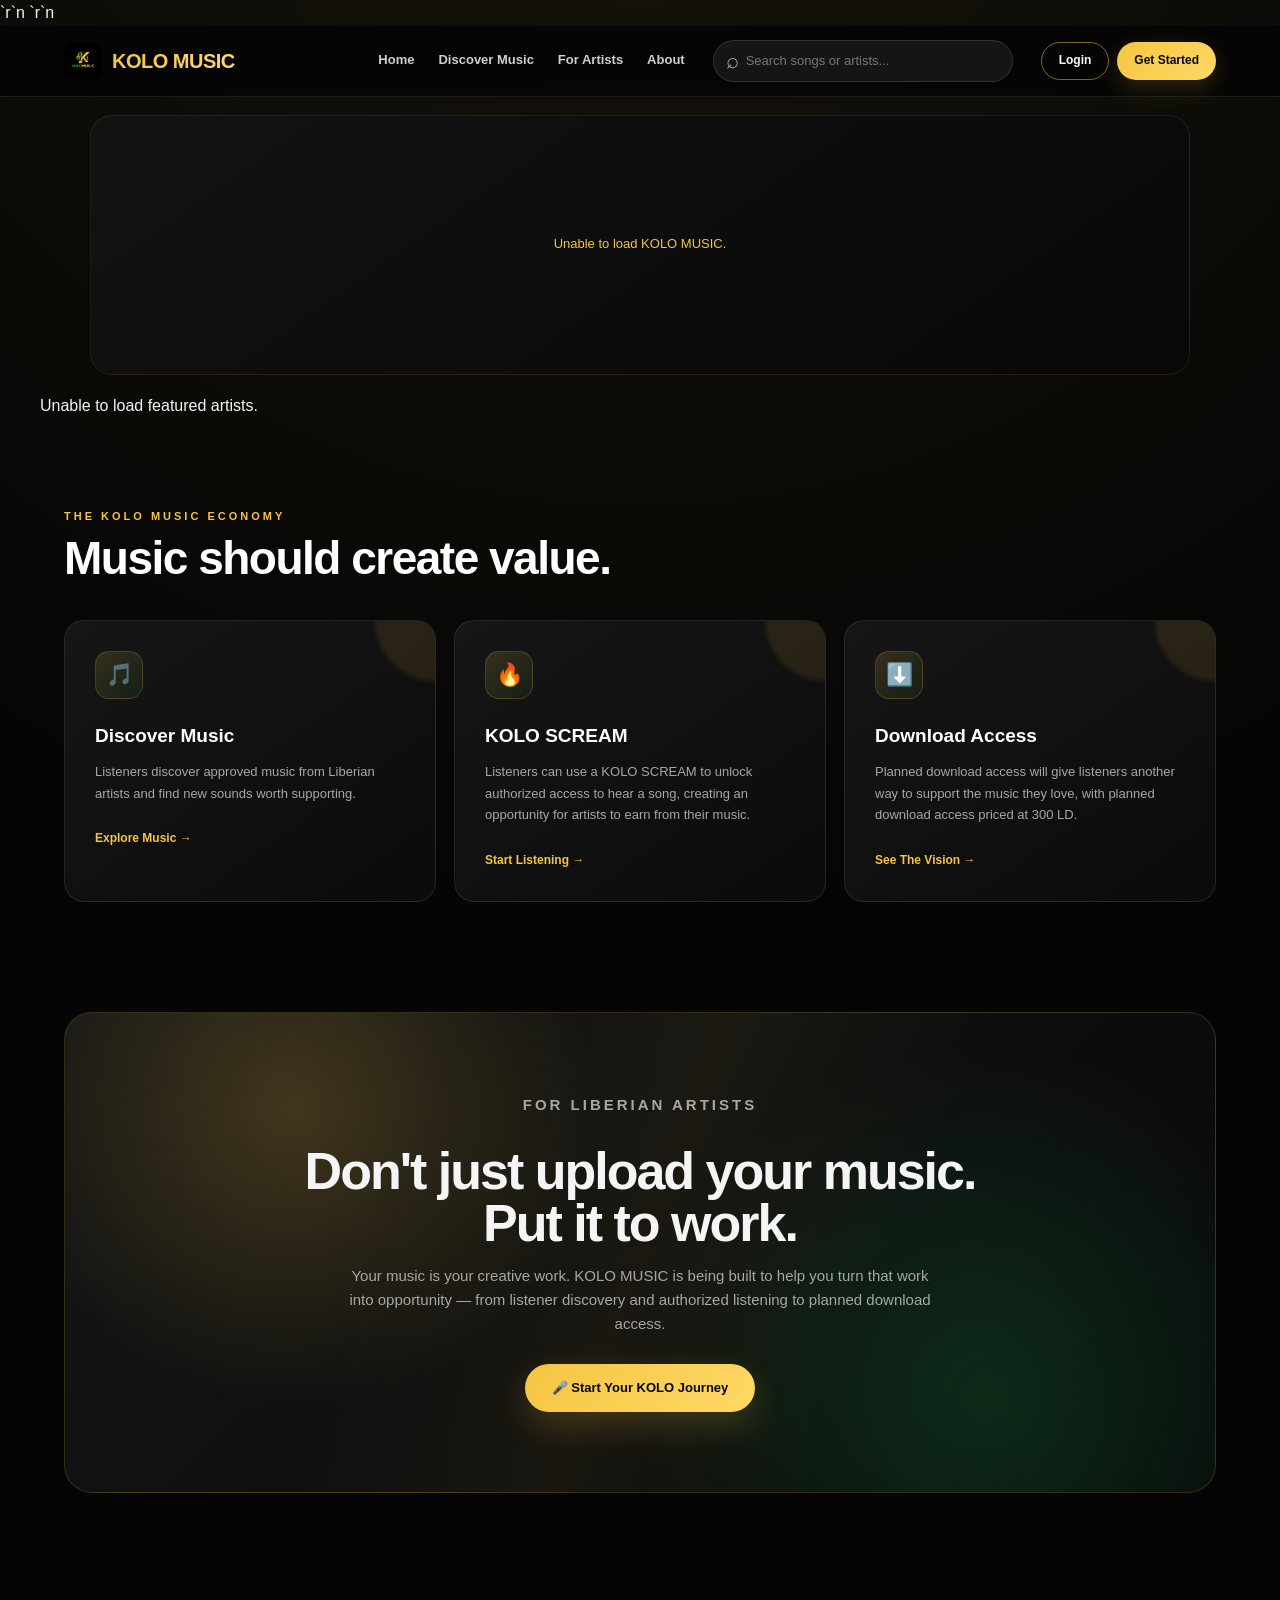
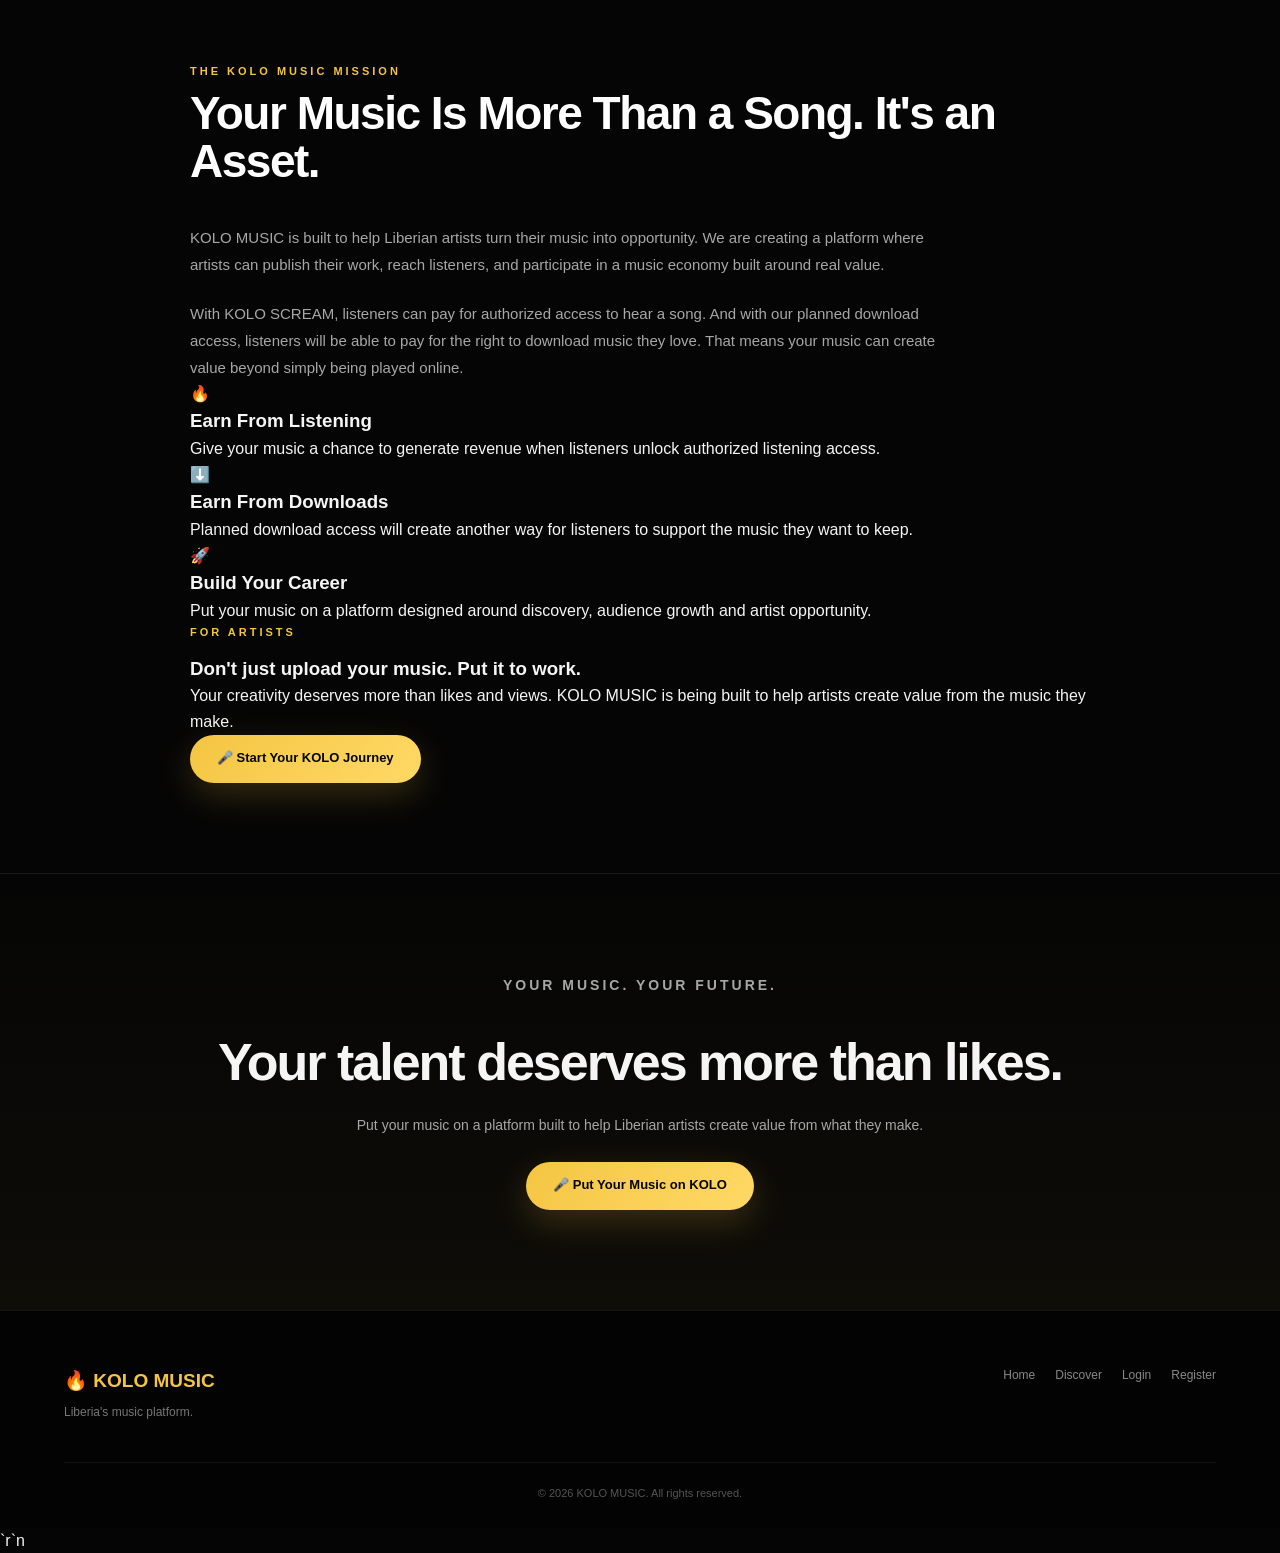
==== commit 04f348ad: "Add public artist profiles and featured artist discovery" ====
--- a/frontend/index.html
+++ b/frontend/index.html
@@ -82,6 +82,23 @@
       </div>
     </section>
 
+    <!-- ==========================================
+       FEATURED ARTISTS GALLERY
+    =========================================== -->
+
+    <section class="kolo-artists-section">
+
+      <div class="kolo-artists-gallery">
+
+        <div class="artists-gallery-loading">
+          Loading featured artists...
+        </div>
+
+      </div>
+
+    </section>
+
+
     
 
     <!-- ==========================================
@@ -89,46 +106,6 @@
   =========================================== -->
 
     <main>
-      <section class="hero">
-  <div class="hero-content">
-
-    <p class="dashboard-label">
-      LIBERIA'S MUSIC PLATFORM
-    </p>
-
-    <h1>
-      Your Music.
-      <br />
-      Your Value.
-      <br />
-      <span>Your Opportunity.</span>
-    </h1>
-
-    <p class="hero-description">
-      KOLO MUSIC is building a new music economy for Liberia — giving
-      artists a place to publish their work, reach listeners and create
-      value from the music they make.
-    </p>
-
-    <div class="hero-actions">
-
-      <a href="listener.html" class="primary-btn">
-        🎵 Discover Music
-      </a>
-
-      <a href="register.html" class="secondary-btn">
-        🎤 Join as an Artist
-      </a>
-
-    </div>
-
-    <p class="hero-login">
-      Already have an account?
-      <a href="login.html">Login here</a>
-    </p>
-
-  </div>
-</section>
 
       <!-- ==========================================
          HOW KOLO MUSIC WORKS
@@ -399,3 +376,4 @@
 
 
 
+
--- a/frontend/css/style.css
+++ b/frontend/css/style.css
@@ -1567,3 +1567,366 @@
   }
 }
 
+
+/* ==========================================
+   KOLO MUSIC — GALLERY ARTIST LINK
+========================================== */
+
+.gallery-artist-link {
+    display: inline-block;
+    padding: 0;
+    margin: 0;
+    border: none;
+    background: transparent;
+    color: inherit;
+    font: inherit;
+    font-weight: 700;
+    text-align: left;
+    cursor: pointer;
+    text-decoration: none;
+}
+
+.gallery-artist-link:hover {
+    text-decoration: underline;
+    opacity: 0.85;
+}
+
+.gallery-artist-link:focus-visible {
+    outline: 2px solid currentColor;
+    outline-offset: 3px;
+}
+
+/* ==========================================
+   KOLO MUSIC — FEATURED ARTISTS 3-CARD LAYOUT
+   SAFE ADDITION
+========================================== */
+
+.kolo-artists-gallery {
+    width: 100%;
+    max-width: 1200px;
+    margin: 0 auto;
+    overflow: hidden;
+}
+
+.artists-carousel {
+    width: 100%;
+    display: flex;
+    align-items: center;
+    gap: 14px;
+}
+
+.artists-carousel-track {
+    flex: 1;
+    min-width: 0;
+    display: grid;
+    grid-template-columns: repeat(3, minmax(0, 1fr));
+    gap: 18px;
+}
+
+.artists-gallery-card {
+    width: 100%;
+    min-width: 0;
+    box-sizing: border-box;
+    display: flex;
+    flex-direction: column;
+    align-items: center;
+    text-align: center;
+    padding: 22px 15px;
+}
+
+.artists-gallery-photo-wrap {
+    width: 125px;
+    height: 125px;
+    flex: 0 0 125px;
+    margin-bottom: 14px;
+}
+
+.artists-gallery-photo {
+    width: 100%;
+    height: 100%;
+    display: block;
+    object-fit: cover;
+    border-radius: 50%;
+}
+
+.artists-gallery-info {
+    width: 100%;
+    min-width: 0;
+}
+
+.artists-carousel-arrow {
+    width: 42px;
+    height: 42px;
+    flex: 0 0 42px;
+    display: flex;
+    align-items: center;
+    justify-content: center;
+    border-radius: 50%;
+    cursor: pointer;
+}
+
+.artists-gallery-actions {
+    display: flex;
+    align-items: center;
+    justify-content: center;
+    gap: 10px;
+}
+
+.artists-gallery-dots {
+    display: flex;
+    justify-content: center;
+    align-items: center;
+    gap: 7px;
+    margin-top: 15px;
+}
+
+
+/* MOBILE */
+
+@media (max-width: 700px) {
+
+    .artists-carousel {
+        gap: 6px;
+    }
+
+    .artists-carousel-track {
+        grid-template-columns: repeat(2, minmax(0, 1fr));
+        gap: 8px;
+    }
+
+    .artists-gallery-card {
+        padding: 16px 8px;
+    }
+
+    .artists-gallery-photo-wrap {
+        width: 85px;
+        height: 85px;
+        flex-basis: 85px;
+    }
+
+    .artists-carousel-arrow {
+        width: 34px;
+        height: 34px;
+        flex-basis: 34px;
+    }
+
+}
+
+
+/* ==========================================
+   KOLO MUSIC — FINAL ARTIST CAROUSEL OVERRIDE
+========================================== */
+
+.kolo-artists-gallery .artists-carousel {
+    width: 100%;
+    display: flex !important;
+    flex-direction: row !important;
+    align-items: center;
+    gap: 14px;
+}
+
+.kolo-artists-gallery .artists-carousel-track {
+    flex: 1;
+    min-width: 0;
+    width: 100%;
+    display: grid !important;
+    grid-template-columns: repeat(3, minmax(0, 1fr)) !important;
+    gap: 18px;
+}
+
+.kolo-artists-gallery .artists-gallery-card {
+    width: 100%;
+    min-width: 0;
+    min-height: 0;
+    box-sizing: border-box;
+    display: flex !important;
+    flex-direction: column !important;
+    align-items: center;
+    justify-content: flex-start;
+    text-align: center;
+    gap: 0;
+    padding: 22px 15px;
+}
+
+.kolo-artists-gallery .artists-gallery-photo-wrap {
+    width: 125px;
+    height: 125px;
+    min-width: 125px;
+    flex: 0 0 125px;
+    margin-bottom: 14px;
+}
+
+.kolo-artists-gallery .artists-gallery-info {
+    width: 100%;
+    flex: 1;
+    min-width: 0;
+}
+
+.kolo-artists-gallery .artists-carousel-arrow {
+    display: flex !important;
+    flex: 0 0 42px;
+    width: 42px;
+    height: 42px;
+    align-items: center;
+    justify-content: center;
+}
+
+
+/* MOBILE */
+
+@media (max-width: 700px) {
+
+    .kolo-artists-gallery .artists-carousel-track {
+        grid-template-columns: repeat(2, minmax(0, 1fr)) !important;
+        gap: 8px;
+    }
+
+    .kolo-artists-gallery .artists-gallery-card {
+        padding: 16px 8px;
+    }
+
+    .kolo-artists-gallery .artists-gallery-photo-wrap {
+        width: 85px;
+        height: 85px;
+        min-width: 85px;
+        flex-basis: 85px;
+    }
+
+    .kolo-artists-gallery .artists-carousel-arrow {
+        flex-basis: 34px;
+        width: 34px;
+        height: 34px;
+    }
+
+}
+
+
+/* ==========================================
+   KOLO MUSIC — ARTIST CAROUSEL FINAL STYLE
+========================================== */
+
+.kolo-artists-gallery .artists-gallery-card {
+    position: relative;
+    overflow: hidden;
+    border: 1px solid rgba(244, 197, 66, 0.16);
+    border-radius: 22px;
+    background:
+        radial-gradient(
+            circle at top center,
+            rgba(244, 197, 66, 0.10),
+            transparent 58%
+        ),
+        linear-gradient(145deg, #181818, #0b0b0b);
+    box-shadow:
+        0 15px 40px rgba(0, 0, 0, 0.35),
+        inset 0 1px 0 rgba(255, 255, 255, 0.04);
+    transition:
+        transform 0.25s ease,
+        border-color 0.25s ease,
+        box-shadow 0.25s ease;
+}
+
+.kolo-artists-gallery .artists-gallery-card:hover {
+    transform: translateY(-6px);
+    border-color: rgba(244, 197, 66, 0.55);
+    box-shadow:
+        0 20px 45px rgba(0, 0, 0, 0.45),
+        0 0 25px rgba(244, 197, 66, 0.08);
+}
+
+
+/* ARTIST PHOTO */
+
+.kolo-artists-gallery .artists-gallery-photo {
+    border: 3px solid #f4c542;
+    box-shadow:
+        0 0 0 6px rgba(244, 197, 66, 0.06),
+        0 8px 25px rgba(0, 0, 0, 0.35);
+}
+
+
+/* FEATURED LABEL */
+
+.kolo-artists-gallery .artists-gallery-label {
+    color: #f4c542;
+    font-size: 9px;
+    font-weight: 900;
+    letter-spacing: 2px;
+}
+
+
+/* ARTIST NAME */
+
+.kolo-artists-gallery .artists-gallery-name {
+    color: #ffffff;
+    font-weight: 900;
+}
+
+
+/* BIO */
+
+.kolo-artists-gallery .artists-gallery-bio {
+    color: #a9a9a9;
+}
+
+
+/* VIEW PROFILE BUTTON */
+
+.kolo-artists-gallery .artists-gallery-profile-btn {
+    min-height: 40px;
+    padding: 0 20px;
+    border: 1px solid #f4c542;
+    border-radius: 22px;
+    background: rgba(244, 197, 66, 0.06);
+    color: #f4c542;
+    font-size: 11px;
+    font-weight: 900;
+    letter-spacing: 0.3px;
+    cursor: pointer;
+    transition:
+        background 0.2s ease,
+        color 0.2s ease,
+        transform 0.2s ease,
+        box-shadow 0.2s ease;
+}
+
+.kolo-artists-gallery .artists-gallery-profile-btn:hover {
+    background: #f4c542;
+    color: #050505;
+    transform: translateY(-2px);
+    box-shadow: 0 8px 20px rgba(244, 197, 66, 0.20);
+}
+
+.kolo-artists-gallery .artists-gallery-profile-btn:active {
+    transform: translateY(0);
+}
+
+
+/* CAROUSEL ARROWS */
+
+.kolo-artists-gallery .artists-carousel-arrow {
+    border: 1px solid rgba(244, 197, 66, 0.35);
+    background: rgba(244, 197, 66, 0.06);
+    color: #f4c542;
+    font-weight: 900;
+    box-shadow: 0 8px 20px rgba(0, 0, 0, 0.25);
+}
+
+.kolo-artists-gallery .artists-carousel-arrow:hover {
+    background: #f4c542;
+    color: #050505;
+    border-color: #f4c542;
+}
+
+
+/* DOTS */
+
+.kolo-artists-gallery .artists-gallery-dot {
+    background: rgba(255, 255, 255, 0.20);
+}
+
+.kolo-artists-gallery .artists-gallery-dot.active {
+    background: #f4c542;
+    box-shadow: 0 0 8px rgba(244, 197, 66, 0.35);
+}
+
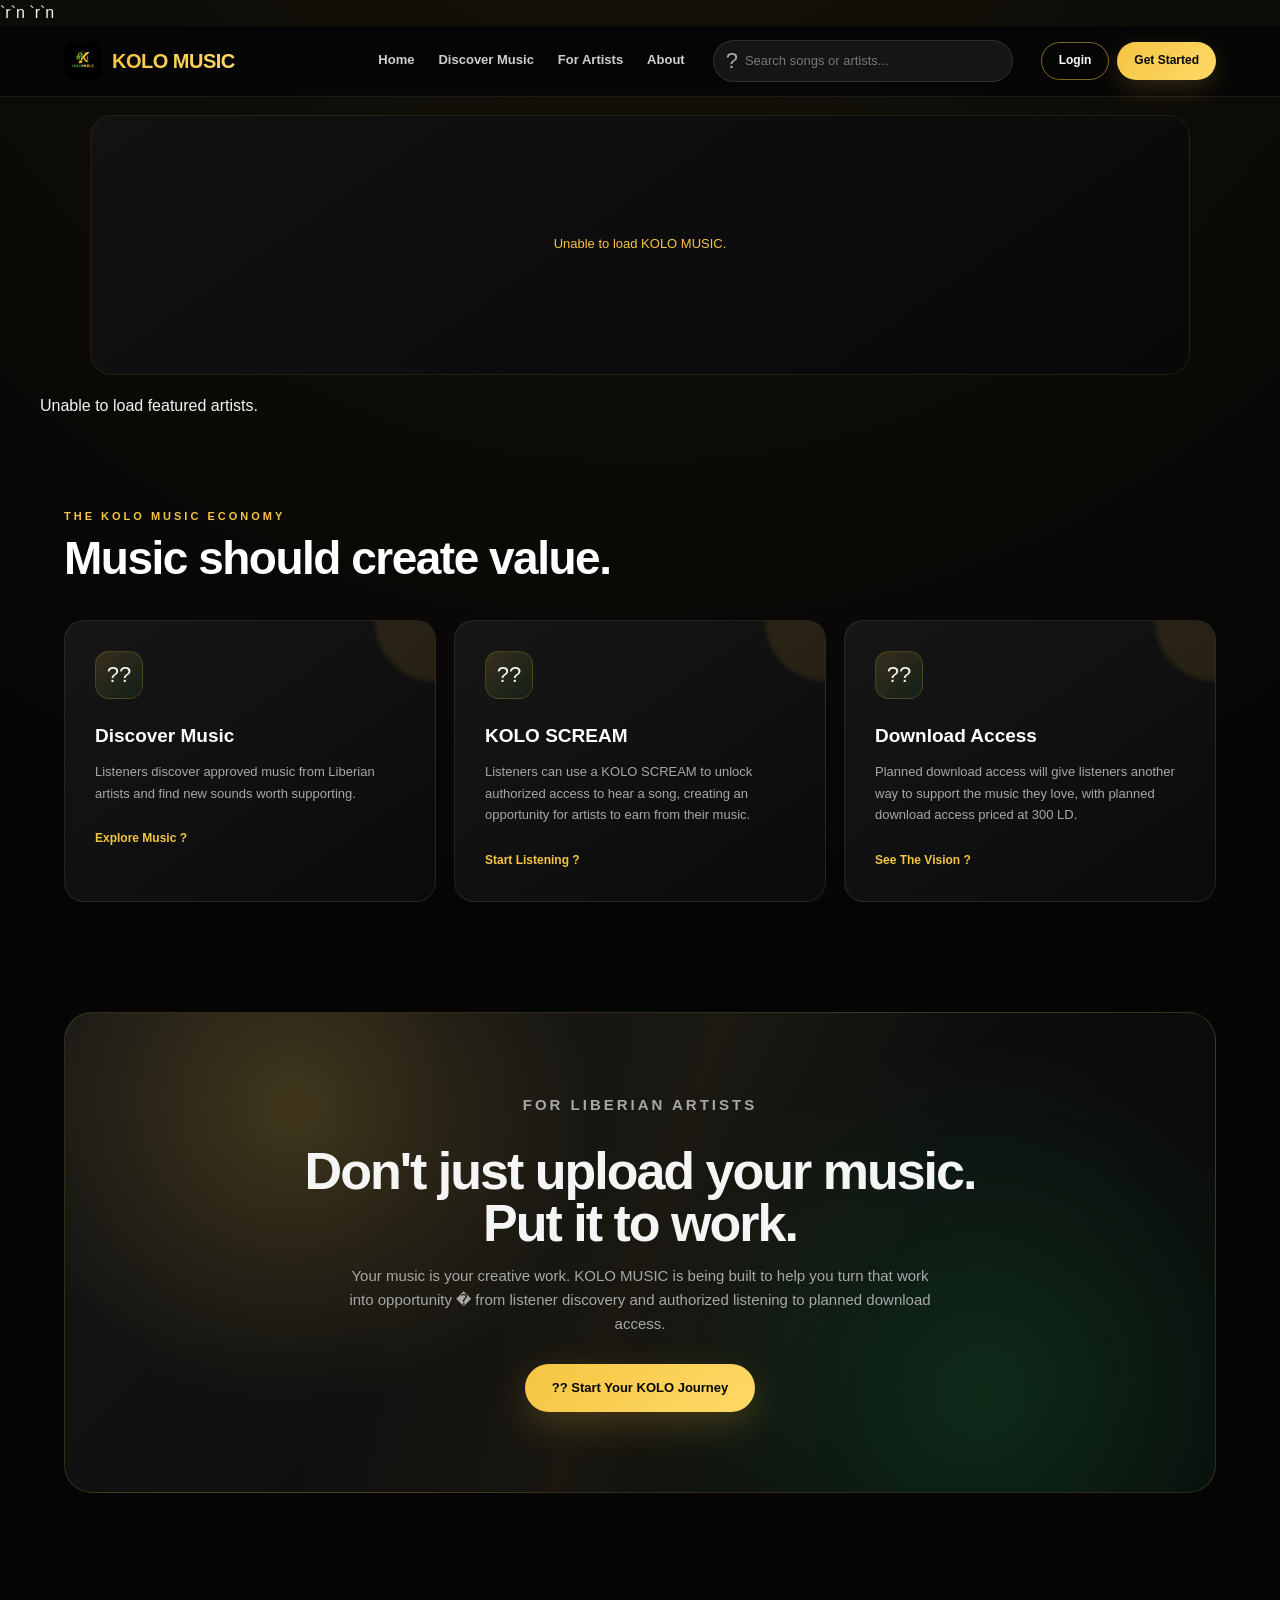
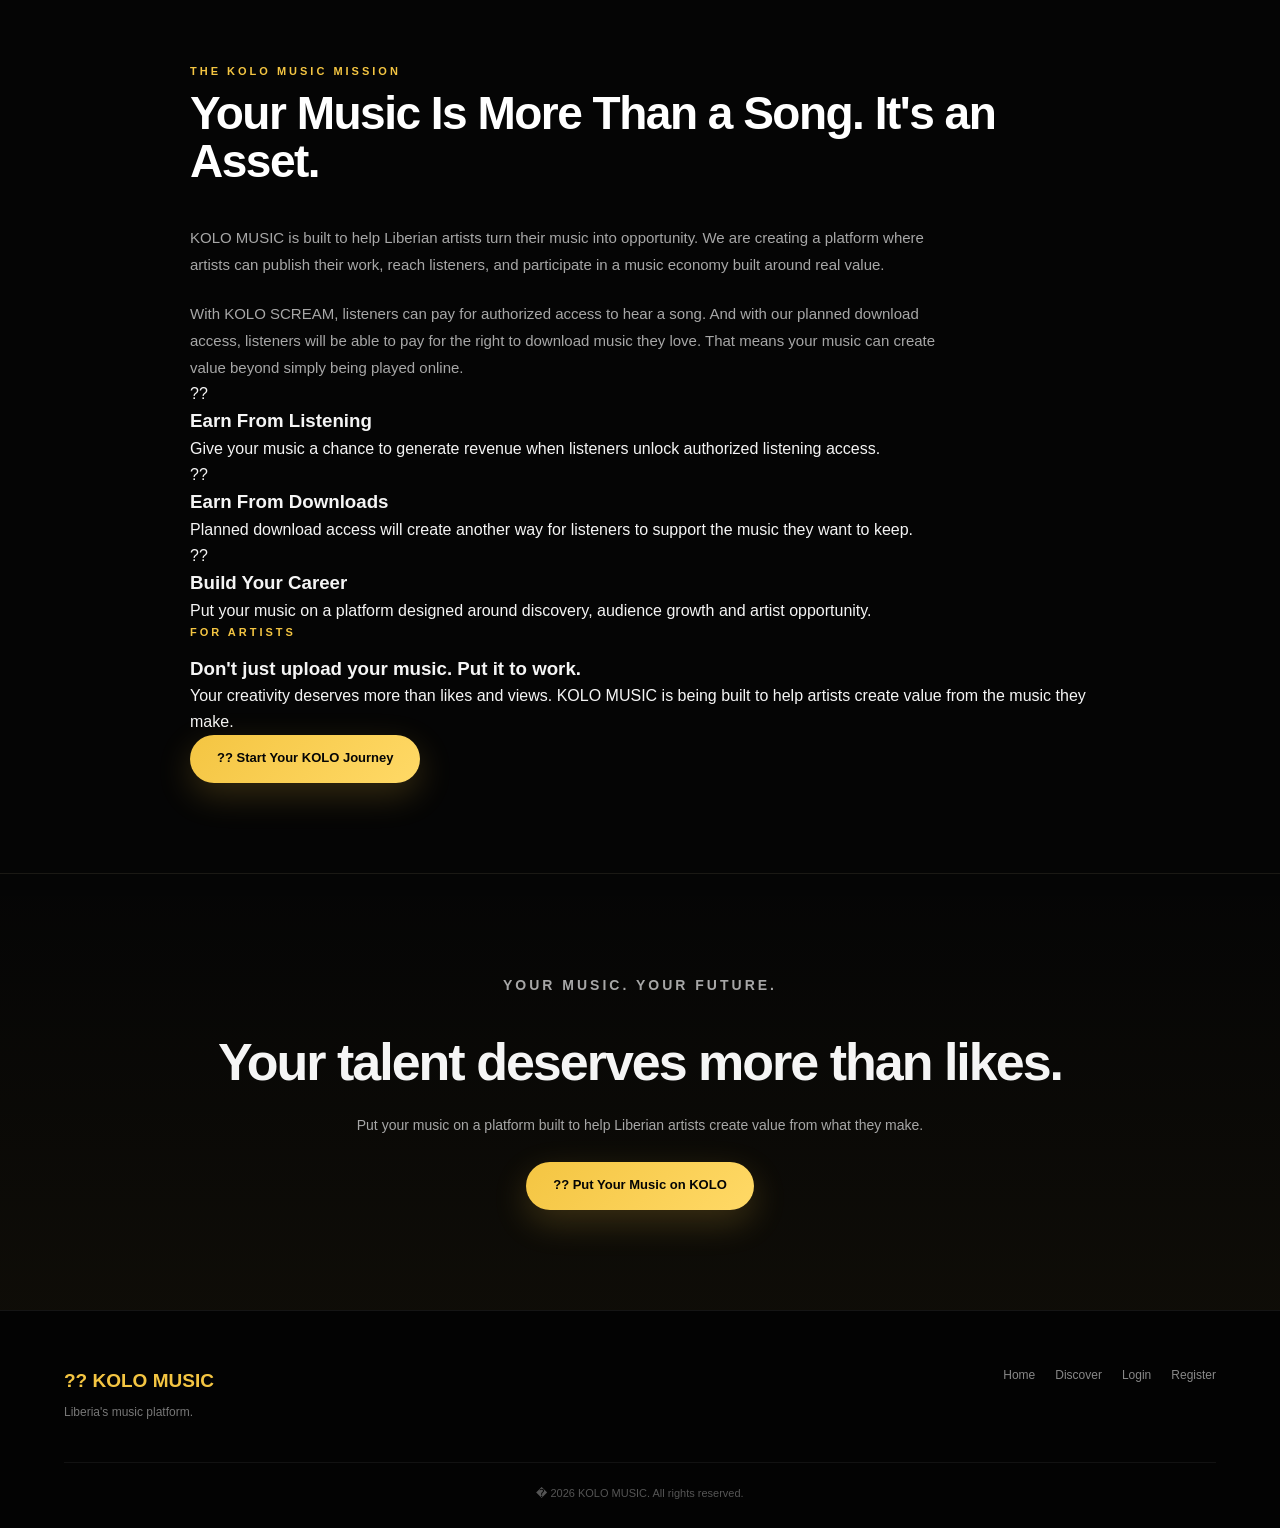
==== commit 73d234f0: "Fix music discovery and update homepage" ====
--- a/frontend/index.html
+++ b/frontend/index.html
@@ -1,18 +1,19 @@
-﻿<!doctype html>
+<!doctype html>
 <html lang="en">
   <head>
     <meta charset="UTF-8" />
     <meta name="viewport" content="width=device-width, initial-scale=1.0" />
 
-    <title>KOLO MUSIC — Liberia's Music Platform</title>
+    <title>KOLO MUSIC � Liberia's Music Platform</title>
 
     <meta
       name="description"
-      content="KOLO MUSIC — Discover, support and listen to music from Liberian artists."
+      content="KOLO MUSIC � Discover, support and listen to music from Liberian artists."
     />
 
     <link rel="stylesheet" href="css/style.css" />`r`n    <link rel="stylesheet" href="css/gallery.css" />`r`n    <link rel="stylesheet" href="css/search.css" />
-  </head>
+  <meta name="google-site-verification" content="au8ff8tSOnPb3zNP7xmFoIKy2XQYVcx5Dcdhbmo_ojs" />
+</head>
 
   <body>
     <!-- ==========================================
@@ -38,7 +39,7 @@
 
       <div class="kolo-search-wrapper">
   <div class="kolo-search-box">
-    <span class="kolo-search-icon">⌕</span>
+    <span class="kolo-search-icon">?</span>
 
     <input
       type="search"
@@ -54,7 +55,7 @@
       class="kolo-search-clear"
       aria-label="Clear search"
     >
-      ×
+      �
     </button>
   </div>
 
@@ -134,7 +135,7 @@
     <article class="feature-card">
 
       <div class="feature-icon">
-        🎵
+        ??
       </div>
 
       <h3>
@@ -147,7 +148,7 @@
       </p>
 
       <a href="listener.html">
-        Explore Music →
+        Explore Music ?
       </a>
 
     </article>
@@ -156,7 +157,7 @@
     <article class="feature-card">
 
       <div class="feature-icon">
-        🔥
+        ??
       </div>
 
       <h3>
@@ -170,7 +171,7 @@
       </p>
 
       <a href="listener.html">
-        Start Listening →
+        Start Listening ?
       </a>
 
     </article>
@@ -179,7 +180,7 @@
     <article class="feature-card">
 
       <div class="feature-icon">
-        ⬇️
+        ??
       </div>
 
       <h3>
@@ -193,7 +194,7 @@
       </p>
 
       <a href="#about">
-        See The Vision →
+        See The Vision ?
       </a>
 
     </article>
@@ -222,12 +223,12 @@
 
     <p>
       Your music is your creative work. KOLO MUSIC is being built to
-      help you turn that work into opportunity — from listener
+      help you turn that work into opportunity � from listener
       discovery and authorized listening to planned download access.
     </p>
 
     <a href="register.html" class="primary-btn">
-      🎤 Start Your KOLO Journey
+      ?? Start Your KOLO Journey
     </a>
 
   </div>
@@ -263,7 +264,7 @@
 
         <div class="about-value-grid">
           <article class="about-value-card">
-            <span>🔥</span>
+            <span>??</span>
             <h3>Earn From Listening</h3>
             <p>
               Give your music a chance to generate revenue when listeners unlock
@@ -272,7 +273,7 @@
           </article>
 
           <article class="about-value-card">
-            <span>⬇️</span>
+            <span>??</span>
             <h3>Earn From Downloads</h3>
             <p>
               Planned download access will create another way for listeners to
@@ -281,7 +282,7 @@
           </article>
 
           <article class="about-value-card">
-            <span>🚀</span>
+            <span>??</span>
             <h3>Build Your Career</h3>
             <p>
               Put your music on a platform designed around discovery, audience
@@ -304,7 +305,7 @@
           </p>
 
           <a href="register.html" class="primary-btn">
-            🎤 Start Your KOLO Journey
+            ?? Start Your KOLO Journey
           </a>
         </div>
       </section>
@@ -329,7 +330,7 @@
   </p>
 
   <a href="register.html" class="primary-btn">
-    🎤 Put Your Music on KOLO
+    ?? Put Your Music on KOLO
   </a>
 
 </section>
@@ -341,7 +342,7 @@
 
     <footer class="site-footer">
       <div class="footer-brand">
-        <strong>🔥 KOLO MUSIC</strong>
+        <strong>?? KOLO MUSIC</strong>
 
         <p>Liberia's music platform.</p>
       </div>
@@ -356,7 +357,7 @@
         <a href="register.html">Register</a>
       </div>
 
-      <p class="footer-copyright">© 2026 KOLO MUSIC. All rights reserved.</p>
+      <p class="footer-copyright">� 2026 KOLO MUSIC. All rights reserved.</p>
     </footer>
   
     <!-- ==========================================
@@ -364,7 +365,8 @@
     =========================================== -->
 
     <script src="js/api.js"></script>
-    <script src="js/gallery.js"></script>`r`n    <script src="js/search.js"></script>
+    <script src="js/gallery.js"></script>
+    <script src="js/search.js"></script>
 
   </body>
 </html>
@@ -377,3 +379,6 @@
 
 
 
+
+
+
